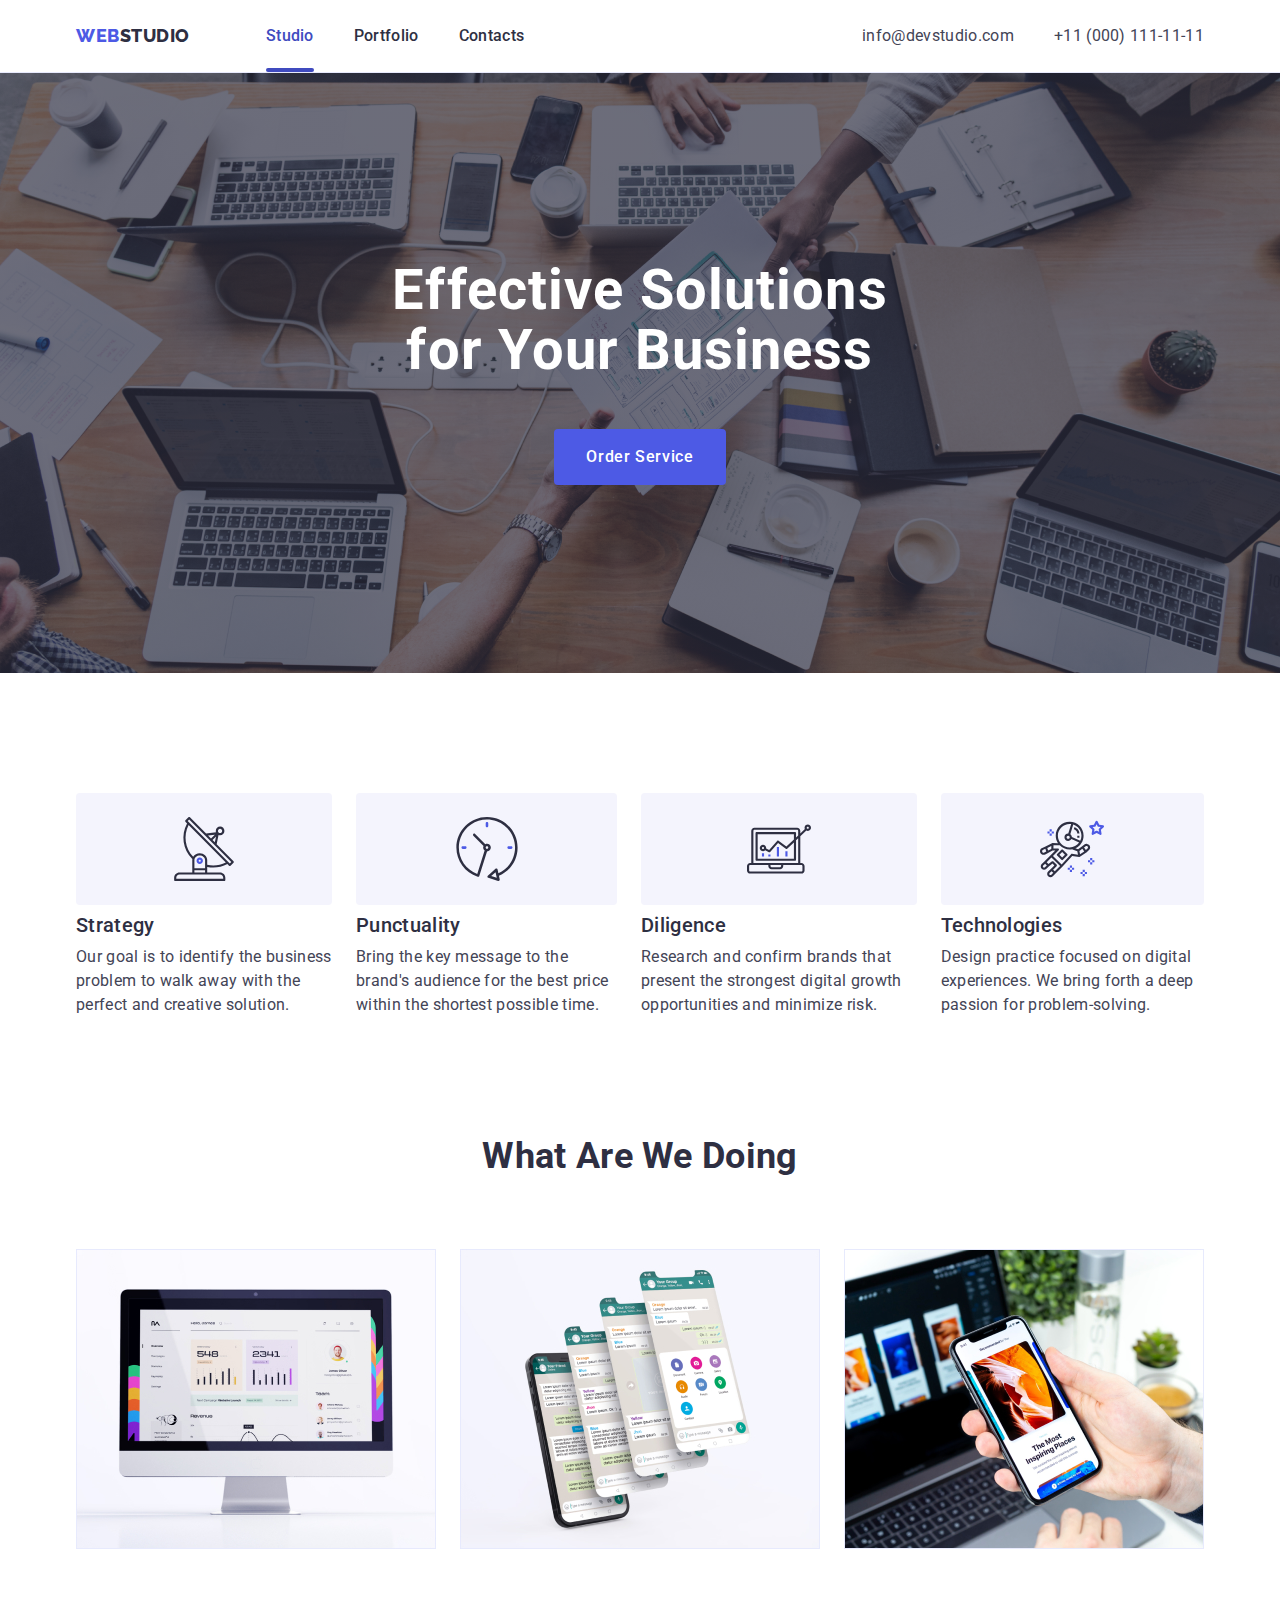
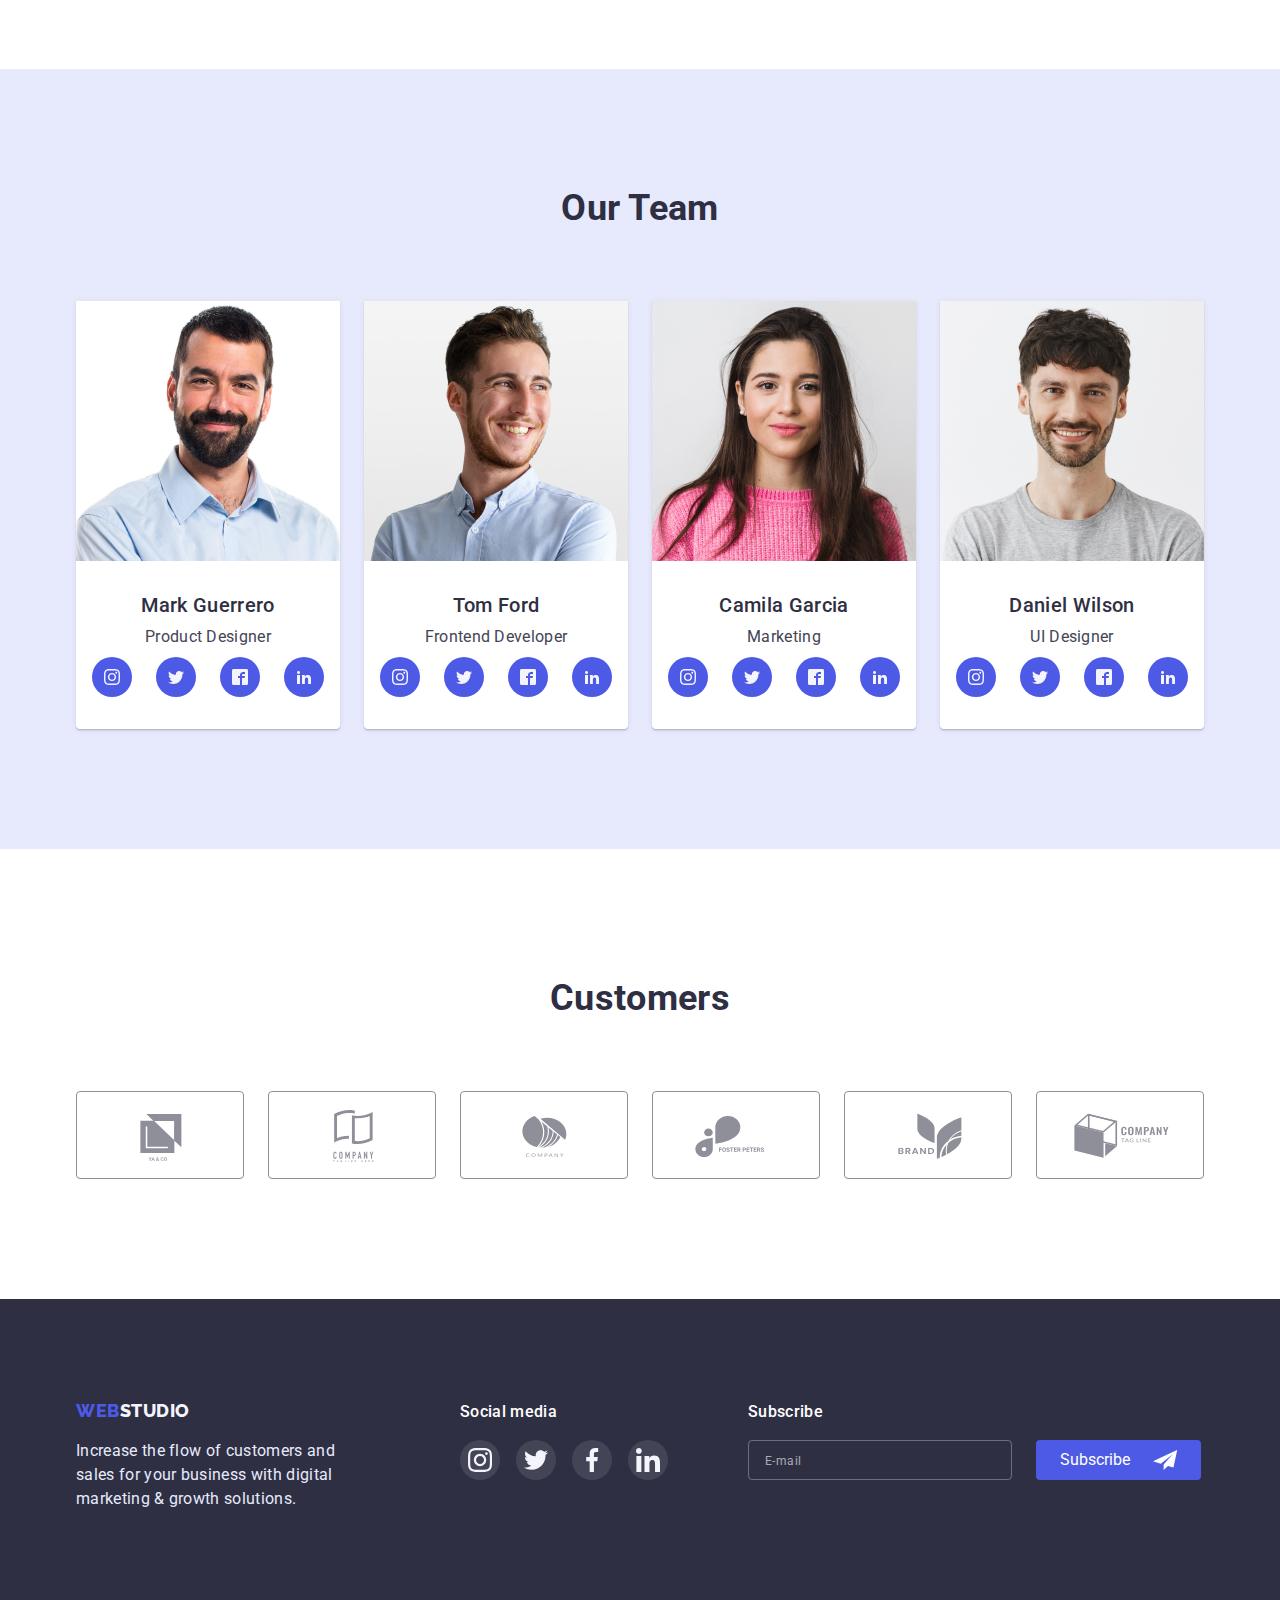
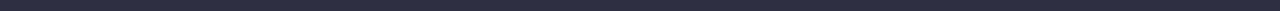
==== index.html @ d0c3a033 "Initial commit" ====
<!DOCTYPE html>
<html lang="en">
	<head>
		<meta charset="UTF-8" />
		<meta http-equiv="X-UA-Compatible" content="IE=edge" />
		<meta name="viewport" content="width=device-width, initial-scale=1.0" />
		<title>WebStudio</title>
		<link rel="preconnect" href="https://fonts.googleapis.com" />
		<link rel="preconnect" href="https://fonts.gstatic.com" crossorigin />
		<link
			href="https://fonts.googleapis.com/css2?family=Raleway:wght@800&family=Roboto:wght@400;500;700;900&display=swap"
			rel="stylesheet"
		/>
		<link
			rel="stylesheet"
			href="https://cdnjs.cloudflare.com/ajax/libs/modern-normalize/1.1.0/modern-normalize.min.css"
		/>
		<link rel="stylesheet" href="./css/styles.css" />
	</head>
	<body>
		<header class="page-header">
			<div class="container head-list">
				<nav class="head-nav">
					<a href="./index.html" class="logo"> <span class="logo-web">Web</span>Studio</a>

					<ul class="site-nav list">
						<li class="chapter"><a href="./index.html" class="link current">Studio</a></li>
						<li class="chapter"><a href="./portfolio.html" class="link">Portfolio</a></li>
						<li class="chapter"><a href="" class="link">Contacts</a></li>
					</ul>
				</nav>
				<address class="head-address">
					<ul class="address-nav list">
						<li class="chapter"><a href="mailto:info@devstudio.com" class="ping">info@devstudio.com</a></li>
						<li class="chapter"><a href="tel:+110001111111" class="ping">+11 (000) 111-11-11</a></li>
					</ul>
				</address>
			</div>
		</header>

		<main>
			<section class="section hero">
				<div class="container">
					<h1 class="main-title">Effective Solutions for Your Business</h1>
					<button type="button" class="push" data-modal-open>Order Service</button>
				</div>
			</section>

			<section class="section odds">
				<div class="container">
					<h2 class="section-title visually-hidden">Our advantages</h2>
					<ul class="advantages list">
						<li class="chapter">
							<h3 class="section-item">Strategy</h3>
							<p class="item-description skills"
								>Our goal is to identify the business problem to walk away with the perfect and creative solution.</p
							>
						</li>
						<li class="chapter">
							<h3 class="section-item">Punctuality</h3>
							<p class="item-description skills"
								>Bring the key message to the brand's audience for the best price within the shortest possible time.</p
							>
						</li>
						<li class="chapter">
							<h3 class="section-item">Diligence</h3>
							<p class="item-description skills"
								>Research and confirm brands that present the strongest digital growth opportunities and minimize risk.
							</p>
						</li>
						<li class="chapter">
							<h3 class="section-item">Technologies</h3>
							<p class="item-description skills"
								>Design practice focused on digital experiences. We bring forth a deep passion for problem-solving.</p
							>
						</li>
					</ul>
				</div>
			</section>

			<section class="section work">
				<div class="container">
					<h2 class="section-title">What Are We Doing</h2>
					<ul class="work-nav list">
						<li class="chapter">
							<img src="./images/images1.jpg" alt="profile" width="360" height="300" />
						</li>
						<li class="chapter">
							<img src="./images/images2.jpg" alt="apps" width="360" height="300" />
						</li>
						<li class="chapter">
							<img src="./images/images3.jpg" alt="pictures" width="360" height="300" />
						</li>
					</ul>
				</div>
			</section>

			<section class="section tint">
				<div class="container">
					<h2 class="section-title">Our Team</h2>
					<ul class="team-nav list">
						<li class="chapter">
							<img src="./images/imagesMark.jpg" alt="Mark Guerrero" width="264" height="260" />
							<div class="team-name">
								<h3 class="section-item">Mark Guerrero</h3>
								<p class="item-description">Product Designer</p>
								<ul class="team-link">
									<li class="team-social">
										<a href="" class="btn-social">
											<svg class="icon-team-social">
												<use href="./images/sprite.svg#icon-instagram"></use>
											</svg>
										</a>
									</li>
									<li class="team-social">
										<a href="" class="btn-social">
											<svg class="icon-team-social">
												<use href="./images/sprite.svg#icon-twitter"></use>
											</svg>
										</a>
									</li>
									<li class="team-social">
										<a href="" class="btn-social">
											<svg class="icon-team-social">
												<use href="./images/sprite.svg#icon-facebook2"></use>
											</svg>
										</a>
									</li>
									<li class="team-social">
										<a href="" class="btn-social">
											<svg class="icon-team-social">
												<use href="./images/sprite.svg#icon-linkedin2"></use>
											</svg>
										</a>
									</li>
								</ul>
							</div>
						</li>
						<li class="chapter">
							<img src="./images/Tom.Frontend.jpg" alt="Tom Ford" width="264" height="260" />
							<div class="team-name">
								<h3 class="section-item">Tom Ford</h3>
								<p class="item-description">Frontend Developer</p>
								<ul class="team-link">
									<li class="team-social">
										<a href="" class="btn-social">
											<svg class="icon-team-social">
												<use href="./images/sprite.svg#icon-instagram"></use>
											</svg>
										</a>
									</li>
									<li class="team-social">
										<a href="" class="btn-social">
											<svg class="icon-team-social">
												<use href="./images/sprite.svg#icon-twitter"></use>
											</svg>
										</a>
									</li>
									<li class="team-social">
										<a href="" class="btn-social">
											<svg class="icon-team-social">
												<use href="./images/sprite.svg#icon-facebook2"></use>
											</svg>
										</a>
									</li>
									<li class="team-social">
										<a href="" class="btn-social">
											<svg class="icon-team-social">
												<use href="./images/sprite.svg#icon-linkedin2"></use>
											</svg>
										</a>
									</li>
								</ul>
							</div>
						</li>
						<li class="chapter">
							<img src="./images/Camila.Marketing.jpg" alt="Camila Garcia" width="264" height="260" />
							<div class="team-name">
								<h3 class="section-item">Camila Garcia</h3>
								<p class="item-description">Marketing</p>
								<ul class="team-link">
									<li class="team-social">
										<a href="" class="btn-social">
											<svg class="icon-team-social">
												<use href="./images/sprite.svg#icon-instagram"></use>
											</svg>
										</a>
									</li>
									<li class="team-social">
										<a href="" class="btn-social">
											<svg class="icon-team-social">
												<use href="./images/sprite.svg#icon-twitter"></use>
											</svg>
										</a>
									</li>
									<li class="team-social">
										<a href="" class="btn-social">
											<svg class="icon-team-social">
												<use href="./images/sprite.svg#icon-facebook2"></use>
											</svg>
										</a>
									</li>
									<li class="team-social">
										<a href="" class="btn-social">
											<svg class="icon-team-social">
												<use href="./images/sprite.svg#icon-linkedin2"></use>
											</svg>
										</a>
									</li>
								</ul>
							</div>
						</li>
						<li class="chapter">
							<img src="./images/Man.UlDesig.jpg" alt="Daniel Wilson" width="264" height="260" />
							<div class="team-name">
								<h3 class="section-item">Daniel Wilson</h3>
								<p class="item-description">UI Designer</p>
								<ul class="team-link">
									<li class="team-social">
										<a href="" class="btn-social">
											<svg class="icon-team-social">
												<use href="./images/sprite.svg#icon-instagram"></use>
											</svg>
										</a>
									</li>
									<li class="team-social">
										<a href="" class="btn-social">
											<svg class="icon-team-social">
												<use href="./images/sprite.svg#icon-twitter"></use>
											</svg>
										</a>
									</li>
									<li class="team-social">
										<a href="" class="btn-social">
											<svg class="icon-team-social">
												<use href="./images/sprite.svg#icon-facebook2"></use>
											</svg>
										</a>
									</li>
									<li class="team-social">
										<a href="" class="btn-social">
											<svg class="icon-team-social">
												<use href="./images/sprite.svg#icon-linkedin2"></use>
											</svg>
										</a>
									</li>
								</ul>
							</div>
						</li>
					</ul>
				</div>
			</section>

			<section class="section customers">
				<div class="container">
					<h2 class="section-title">Customers</h2>
					<ul class="clients-list">
						<li class="client">
							<a href="" class="client-page">
								<svg class="client-icon" width="104" height="56">
									<use href="./images/symbol-defs.svg#icon-Logo10"></use>
								</svg>
							</a>
						</li>
						<li class="client">
							<a href="" class="client-page">
								<svg class="client-icon" width="104" height="56">
									<use href="./images/symbol-defs.svg#icon-Logo20"></use>
								</svg>
							</a>
						</li>
						<li class="client">
							<a href="" class="client-page">
								<svg class="client-icon" width="104" height="56">
									<use href="./images/symbol-defs.svg#icon-Logo30"></use>
								</svg>
							</a>
						</li>
						<li class="client">
							<a href="" class="client-page">
								<svg class="client-icon" width="104" height="56">
									<use href="./images/symbol-defs.svg#icon-Logo40"></use>
								</svg>
							</a>
						</li>
						<li class="client">
							<a href="" class="client-page">
								<svg class="client-icon" width="104" height="56">
									<use href="./images/symbol-defs.svg#icon-Logo50"></use>
								</svg>
							</a>
						</li>
						<li class="client">
							<a href="" class="client-page">
								<svg class="client-icon" width="104" height="56">
									<use href="./images/symbol-defs.svg#icon-Logo60"></use>
								</svg>
							</a>
						</li>
					</ul>
				</div>
			</section>
		</main>

		<footer class="section foot">
			<div class="container foot-info">
				<div class="foot-logo-end">
					<a href="./index.html" class="logo foot-part"> <span class="logo-web">Web</span>Studio</a>
					<p class="item-description"
						>Increase the flow of customers and sales for your business with digital marketing & growth solutions.</p
					>
				</div>

				<div class="foot-social-links">
					<p class="media">Social media</p>
					<ul class="social-list">
						<li class="social-item">
							<a href="" class="foot-link-back">
								<svg class="foot-link-sign" width="24px" height="24px">
									<use href="./images/fotter.svg#icon-instagramf"></use>
								</svg>
							</a>
						</li>
						<li class="social-item">
							<a href="" class="foot-link-back">
								<svg class="foot-link-sign" width="24px" height="24px">
									<use href="./images/fotter.svg#icon-twitterf"></use>
								</svg>
							</a>
						</li>
						<li class="social-item">
							<a href="" class="foot-link-back">
								<svg class="foot-link-sign" width="24px" height="24px">
									<use href="./images/fotter.svg#icon-facebookf"></use>
								</svg>
							</a>
						</li>
						<li class="social-item">
							<a href="" class="foot-link-back">
								<svg class="foot-link-sign" width="24px" height="24px">
									<use href="./images/fotter.svg#icon-linkedinf"></use>
								</svg>
							</a>
						</li>
					</ul>
				</div>

				<form class="subscribe-form" autocomplete="off">
					<p class="media">Subscribe</p>
					<div class="subscribe-field">
						<label class="subscribe-label">
							<input type="email" name="email" class="subscribe-input" placeholder="E-mail" />
						</label>
						<button type="submit" class="btn-subscribe">
							Subscribe
							<svg class="subscribe-icon" width="24" height="24">
								<use href="./images/telegram2.svg#icon-icon-send-1"></use>
							</svg>
						</button>
					</div>
				</form>
			</div>
		</footer>

		<div class="backdrop is-hidden" data-modal>
			<div class="modal">
				<button type="button" class="modal-close" data-modal-close>
					<svg class="btn-modal" width="8" height="8">
						<use href="./images/symbol-defs6.svg#icon-closedp-2-1-1"></use>
					</svg>
				</button>
				<form autocomplete="off">
					<b class="modal-topic">Leave your contacts and we will call you back</b>
					<label class="modal-item">
						<span class="input-name">Name</span>
						<input type="text" name="name" />
						<span class="person-input">
							<svg class="input-icon" width="18" height="24">
								<use href="./images/symbol-defs6.svg#icon-persondp-1-2"></use>
							</svg>
						</span>
					</label>

					<label class="modal-item">
						<span class="input-name">Phone</span>
						<input type="tel" name="tel" />
						<span class="person-input">
							<svg class="input-icon" width="18" height="24">
								<use href="./images/symbol-defs6.svg#icon-phonedp-1"></use>
							</svg>
						</span>
					</label>

					<label class="modal-item">
						<span class="input-name">Email</span>
						<input type="email" name="email" autocomplete="on" />
						<span class="person-input">
							<svg class="input-icon" width="18" height="24">
								<use href="./images/symbol-defs6.svg#icon-emaildp-1"></use>
							</svg>
						</span>
					</label>

					<label class="modal-item comment">
						<span class="input-name">Comment</span>
						<textarea name="comment" placeholder="Text input"></textarea>
					</label>

					<label class="modal-policy">
						<input class="checkbox" type="checkbox" name="privacy policy" />
						<span class="logo-check">
							<svg class="check" width="10" height="8">
								<use href="./images/symbol-defs6.svg#icon-Vector-2"></use>
							</svg>
						</span>
						I accept the terms and conditions of the
						<span>
							<a class="modal-police-box" href="#">Privacy Policy</a>
						</span>
					</label>

					<button type="submit" class="btn-send">Send</button>
				</form>
			</div>
		</div>

		<script src="./js/modal.js"></script>
	</body>
</html>
---- css/styles.css ----
:root {
	--primary-background-color: #ffffff;
	--secondary-background-color: #2e2f42;
	--hero-text-color: #ffffff;
	--header-background-color: #e7e9fc;
	--footer-text-color: #e7e9fc;
	--main-text-color: #434456;
	--title-text-color: #2e2f42;
	--accent-color: #404bbf;
	--logo-part-color: #4d5ae5;
	--footer-logo-part: #f4f4fd;
	--footer-social-hover: #31d0aa;
	--custumer-logo-color: #8e8f99;
	--modal-bg-color: #fcfcfc;
	--modal-btn-color: #000000;
	--modal-policy-color: #757575;
	--modal-text-color: #8e8f99;

	--animation-function: cubic-bezier(0.4, 0, 0.2, 1);
	--animation-duration: 250ms;
}

/* Modal */

.backdrop {
	transition: opacity 250ms var(--animation-duration);
	position: fixed;
	top: 0;
	left: 0;
	right: 0;
	bottom: 0;
	background: rgba(46, 47, 66, 0.4);

	opacity: 1;
}

.backdrop.is-hidden {
	opacity: 0;
	pointer-events: none;
	/* visibility: ; */
}

.backdrop.is-hidden .modal {
	transform: translate(-50%, -50%) rotate(180deg) scale(0.2, 0.2);
	opacity: 0;
}

.modal {
	position: absolute;
	top: 50%;
	left: 50%;
	transform: translate(-50%, -50%) rotate(0) scale(1, 1);
	transition: transform 800ms var(--animation-function), box-shadow var(--animation-duration) var(--animation-function),
		opacity 250ms var(--animation-function);
	opacity: 1;

	width: 408px;
	height: 584px;
	padding: 72px 24px 24px;
	background-color: var(--modal-bg-color);
	box-shadow: 0px 1px 1px rgba(0, 0, 0, 0.14), 0px 1px 3px rgba(0, 0, 0, 0.12), 0px 2px 1px rgba(0, 0, 0, 0.2);
	border-radius: 4px;
}

.modal-police-box {
	font-size: 12px;
	line-height: 1.33;
	letter-spacing: 0.04em;
	color: #4d5ae5;
}

.modal-close {
	position: absolute;
	top: 30px;
	right: 24px;
	padding: 0;
	display: flex;
	align-items: center;
	justify-content: center;
	width: 24px;
	height: 24px;

	background: #e7e9fc;
	border: 1px solid rgba(0, 0, 0, 0.1);
	border-radius: 50%;
	transition: background-color var(--background-focus);
	transition-duration: 250ms;
	transition-timing-function: var(--cubic);
	cursor: pointer;
}

.btn-modal {
	transition: fill var(--animation-duration) var(--animation-function);
	fill: currentColor;
}

.modal-close:hover,
.modal-close:focus {
	border-color: var(--accent-color);
	background-color: var(--accent-color);
}

.modal-close:hover .btn-modal,
.modal-close:focus .btn-modal {
	fill: var(--hero-text-color);
}

/* Modal input */

form {
	display: flex;
	flex-direction: column;
}

.modal-topic {
	margin: 0 0 16px;
	font-weight: 500;
	text-align: center;
}

.modal-item {
	position: relative;
	margin-bottom: 8px;
}

.modal-item.comment {
	margin-bottom: 16px;
}

.input-name {
	display: block;

	font-weight: 400;
	font-size: 12px;
	line-height: 1.17;
	letter-spacing: 0.01em;
	color: var(--modal-text-color);

	margin-bottom: 4px;
}

.modal-item input {
	transition: border var(--animation-duration) var(--animation-function),
		fill var(--animation-duration) var(--animation-function);

	width: 100%;
	min-height: 40px;
	padding: 8px 16px;
	padding-left: 38px;
	margin: 0;

	font-weight: 400;
	font-size: 12px;
	line-height: 16px;
	letter-spacing: 0.04em;

	border: 1px solid rgba(33, 33, 33, 0.2);
	border-radius: 4px;
}

.modal-item input:focus,
textarea:focus {
	outline: none;
	border: 1px solid var(--accent-color);
}

.modal-item input:focus + .person-input > .input-icon {
	fill: var(--accent-color);
}

.person-input {
	width: 18px;
	height: 24px;
	position: absolute;
	bottom: 8px;
	left: 16px;
}

.modal-policy {
	font-weight: 400;
	font-size: 12px;
	line-height: 1.33;
	letter-spacing: 0.04em;
	transition-duration: 250ms;
	transition-timing-function: cubic-bezier(0.4, 0, 0.2, 1);

	margin-bottom: 24px;
	color: #8e8f99;
	cursor: pointer;
}

.checkbox:checked + .logo-check {
	background-color: var(--accent-color);
	border-color: var(--accent-color);
}

.checkbox:checked + .logo-check .check {
	fill: var(--footer-logo-part);
}

textarea {
	transition: border var(--animation-duration) var(--animation-function);

	resize: none;
	width: 100%;
	min-height: 120px;
	padding: 8px 16px;
	border: 1px solid rgba(33, 33, 33, 0.2);
	border-radius: 4px;
}

::placeholder {
	font-weight: 400;
	font-size: 12px;
	line-height: 16px;
	letter-spacing: 0.04em;

	color: rgba(117, 117, 117, 0.5);
}

.checkbox {
	-webkit-appearance: none;
	-moz-appearance: none;
	appearance: none;

	position: absolute;
}

.logo-check {
	transition: background-color var(--animation-duration) var(--animation-function),
		border-color var(--animation-duration) var(--animation-function),
		fill var(--animation-duration) var(--animation-function);
	display: inline-block;
	text-align: center;
	/* align-items: center;
  justify-content: center; */

	width: 16px;
	height: 16px;
	border: 1.25px solid var(--secondary-background-color);
	border-radius: 2px;
	margin-right: 8px;
}

.check {
	fill: transparent;
}

.btn-send {
	transition: background-color var(--animation-duration) var(--animation-function);

	display: inline-block;
	min-width: 169px;
	height: 56px;
	margin: 0 auto 0 auto;
	padding: 16px 32px;
	font-family: inherit;
	font-weight: 500;
	font-size: 16px;
	line-height: 1.5;
	text-align: center;
	cursor: pointer;
	background-color: var(--logo-part-color);
	box-shadow: 0px 4px 4px rgba(0, 0, 0, 0.15);
	border-radius: 4px;
	border: none;
	color: #ffffff;
}

.btn-send:hover,
.btn-send:focus {
	background-color: var(--accent-color);
}

/* body */

body {
	margin: 0;
	background-color: var(--primary-background-color);
	color: var(--main-text-color);

	font-family: "Roboto", sans-serif;
	letter-spacing: 0.02em;
	font-size: 16px;
	line-height: 1.5;
}

.container {
	width: 1158px;
	margin: 0 auto;
	padding-left: 15px;
	padding-right: 15px;

	/* outline: 2px solid green; */
}
/* .logo,
.chapter {
  outline: 1px solid red;
} */

.list {
	list-style: none;
	margin: 0;
}

/* header */

.page-header {
	border-bottom: 1px solid var(--header-background-color);
}

.logo {
	margin-right: 76px;
	color: var(--title-text-color);

	font-family: "Raleway", sans-serif;
	font-weight: 800;
	font-size: 18px;
	line-height: 1.33;
	letter-spacing: 0.03em;
	text-transform: uppercase;
	text-decoration-line: none;
}

.logo-web {
	color: var(--logo-part-color);
}

.site-nav .link.current {
	position: relative;
	color: var(--accent-color);
}

.site-nav .link::after,
.site-nav .link::after {
	content: "";
	position: absolute;
	left: 0;
	bottom: 0;
	display: block;
	width: 100%;
	height: 4px;
	background-color: var(--accent-color);
	border-radius: 2px;

	transform: scale(0, 0);
	transition: transform var(--animation-duration) var(--animation-function) 100ms;
}

.site-nav .link:hover::after,
.site-nav .link:focus::after {
	transform: scale(1, 1);
}

.site-nav .link.current::after {
	content: "";
	position: absolute;
	left: 0;
	bottom: 0;
	display: block;
	width: 100%;
	height: 4px;
	background-color: var(--accent-color);
	border-radius: 2px;

	transform: scale(1);
}

.site-nav .link {
	position: relative;
	transition: color var(--animation-duration) var(--animation-function);

	display: block;
	padding-top: 24px;
	padding-bottom: 24px;

	color: var(--title-text-color);

	font-weight: 500;
	font-size: 16px;
	line-height: 1.5;
	text-decoration-line: none;
}
.site-nav .link:hover,
.site-nav .link:focus {
	color: var(--accent-color);
}

.site-nav {
	display: flex;
}

.site-nav .chapter:not(:last-child) {
	margin-right: 40px;
}

.ping {
	transition: color var(--animation-duration) var(--animation-function);

	color: var(--main-text-color);

	font-style: normal;
	font-size: 16px;
	line-height: 1.5;
	text-decoration-line: none;
}

.address-nav .ping:hover,
.address-nav .ping:focus {
	color: var(--accent-color);
}

.address-nav {
	display: flex;
}

.address-nav .chapter + .chapter {
	margin-left: 40px;
}
/* .address-nav .chapter:not(:last-child) {
  margin-right: 40px;
} */

.address-nav .ping {
	display: block;
}

.head-nav {
	display: flex;
	align-items: center;
	justify-content: flex-start;
}

.container.head-list {
	display: flex;
	align-items: center;
	justify-content: space-between;
}

/* main hero */

.section.hero {
	padding-top: 188px;
	padding-bottom: 188px;
	max-width: 1440px;
	height: 600px;
	margin-left: auto;
	margin-right: auto;
	background-image: linear-gradient(to right, rgba(46, 47, 66, 0.7), rgba(46, 47, 66, 0.7)),
		url(../images/people-office1.jpg);
	background-color: var(--secondary-background-color);
	background-repeat: no-repeat;
	background-position: center;
	background-size: cover;
}

.hero .container {
	text-align: center;
}

.container .main-title {
	margin: 0 auto 48px;
	text-align: center;

	color: var(--hero-text-color);
	width: 496px;

	font-weight: 700;
	font-size: 56px;
	line-height: 1.07;
	letter-spacing: 0.02em;
}

.push {
	transition: background-color var(--animation-duration) var(--animation-function);

	border-radius: 4px;
	margin: 0;
	padding: 16px 32px;
	min-width: 169px;
	border: none;

	background-color: var(--logo-part-color);
	color: var(--hero-text-color);
	cursor: pointer;

	font-family: inherit;
	font-weight: 500;
	font-size: 16px;
	line-height: 1.5;
	text-align: center;
	letter-spacing: 0.04em;
}

.push:hover,
.push:focus {
	background-color: var(--accent-color);
}

/* main */

img {
	display: block;
}

ul {
	padding: 0;
}

.section.work {
	padding-bottom: 120px;
}

.item-description {
	margin: 0;
}

.tint {
	background-color: var(--header-background-color);
}

.section-title,
.section-item {
	color: var(--title-text-color);
}

.section-title {
	margin-top: 0;
	margin-bottom: 72px;
	font-weight: 700;
	font-size: 36px;
	line-height: 1.11;
	text-align: center;
}

.section-item {
	margin-top: 0;
	margin-right: auto;
	margin-bottom: 8px;

	font-weight: 500;
	font-size: 20px;
	line-height: 1.2;
}

/* Advantages */

.section.odds {
	padding-top: 120px;
	padding-bottom: 120px;
}

.advantages.list {
	display: flex;
}

.advantages .chapter:not(:last-child) {
	margin-right: 24px;
}

.advantages .chapter {
	width: calc((100%-24px * 3) / 4);
}

.advantages .chapter::before {
	content: "";
	display: block;
	height: 112px;
	margin-bottom: 8px;
	background-color: var(--footer-logo-part);
	border-radius: 4px;
	background-repeat: no-repeat;
	background-position: center;
}

.advantages .chapter:nth-child(1)::before {
	background-image: url(../images/antenna1.svg);
}

.advantages .chapter:nth-child(2)::before {
	background-image: url(../images/clock1.svg);
}

.advantages .chapter:nth-child(3)::before {
	background-image: url(../images/diagram1.svg);
}

.advantages .chapter:nth-child(4)::before {
	background-image: url(../images/astronaut1.svg);
}

/* Work */

.work-nav.list {
	display: flex;
}

.work-nav .chapter:not(:last-child) {
	margin-right: 24px;
}

/* Team */

.section.tint {
	margin-left: auto;
	margin-right: auto;
	padding-top: 120px;
	padding-bottom: 120px;
}

.team-nav .chapter {
	background-color: var(--primary-background-color);
	box-shadow: 0px 1px 6px rgba(46, 47, 66, 0.08), 0px 1px 1px rgba(46, 47, 66, 0.16), 0px 2px 1px rgba(46, 47, 66, 0.08);
	border-radius: 0 0 4px 4px;
}

.team-nav.list {
	display: flex;
	text-align: center;
}

.team-nav .chapter:not(:last-child) {
	margin-right: 24px;
}
/* .team-nav .chapter + .chapter {
  margin-left: 24px;
} */

.team-name {
	padding: 32px 16px;
	text-align: center;
}

.team-name .item-description {
	margin-bottom: 8px;
}

.team-link {
	display: flex;
	list-style: none;
}

.team-social:not(:last-child) {
	margin-right: 24px;
}

.btn-social {
	transition: background-color var(--animation-duration) var(--animation-function);

	display: flex;
	justify-content: center;
	align-items: center;
	width: 40px;
	height: 40px;
	background-color: var(--logo-part-color);
	border-radius: 50%;
}

.btn-social:hover,
.btn-social:focus {
	background-color: var(--accent-color);
}

.icon-team-social {
	width: 16px;
	height: 16px;
	fill: var(--footer-logo-part);
}

/* Customers */

.section.customers {
	padding-top: 130px;
	padding-bottom: 120px;
}

.clients-list {
	display: flex;
	list-style: none;
}

.client:not(:last-child) {
	margin-right: 24px;
}

.client-page {
	transition: border var(--animation-duration) var(--animation-function);

	display: flex;
	justify-content: center;
	align-items: center;
	width: 168px;
	height: 88px;
	border: 1px solid var(--custumer-logo-color);
	border-radius: 4px;
}

.client-page:not(:last-child) {
	margin-right: 24px;
}

.client-icon {
	transition: fill var(--animation-duration) var(--animation-function);
	fill: var(--custumer-logo-color);
}

.client-page:hover,
.client-page:focus {
	border: 1px solid var(--accent-color);
}
.client-page:hover .client-icon,
.client-page:focus .client-icon {
	fill: var(--accent-color);
}

.clients-list {
	margin-top: 0;
	margin-bottom: 0;
}

/* footer */

footer {
	background-color: var(--secondary-background-color);
	color: var(--footer-text-color);
}

.section.foot {
	margin-left: auto;
	margin-right: auto;
	padding-top: 100px;
	padding-bottom: 100px;
}

.foot-logo-end {
	margin-right: 120px;
}

.foot-part {
	color: var(--footer-logo-part);
}

.foot .item-description {
	width: 264px;
}

.logo.foot-part {
	display: block;
	margin: 0 0 16px;
}

.media {
	margin: 0 auto 16px 0;
	font-weight: 500;
	font-size: 16px;
	line-height: 1.5;
	letter-spacing: 0.02em;

	color: var(--hero-text-color);
}

.social-list {
	display: flex;
	margin: 0;
	text-align: center;
	list-style: none;
}

.social-item:not(:last-child) {
	margin-right: 16px;
}

.foot-link-back {
	transition: background-color var(--animation-duration) var(--animation-function);

	display: flex;
	justify-content: center;
	align-items: center;
	border-radius: 50%;
	width: 40px;
	height: 40px;
	background-color: rgba(255, 255, 255, 0.1);
}

.foot-link-back:hover,
.foot-link-back:focus {
	background-color: var(--footer-social-hover);
}

.foot-info {
	display: flex;
	align-items: baseline;
}

.foot-social-links {
	margin-right: 80px;
}

.subscribe-field {
	display: flex;
}

.subscribe-label {
	margin-right: 24px;
}

.subscribe-label input {
	transition: border var(--animation-duration) var(--animation-function);

	min-width: 264px;
	min-height: 40px;
	padding: 8px 16px;
	border: 1px solid rgba(255, 255, 255, 0.3);
	box-shadow: drop-shadow(0px 4px 4px rgba(0, 0, 0, 0.15));
	border-radius: 4px;
	background-color: transparent;
	color: var(--footer-logo-part);
}

.subscribe-label input:focus {
	outline: none;
	border: 1px solid var(--accent-color);
}

.subscribe-input::placeholder {
	font-size: 12px;
	line-height: 2;
	letter-spacing: 0.04em;

	color: rgba(255, 255, 255, 0.6);
}

.btn-subscribe {
	display: flex;
	padding: 8px 24px;
	min-width: 165px;
	height: 40px;
	color: var(--hero-text-color);
	background-color: var(--logo-part-color);
	border: transparent;
	border-radius: 4px;
	align-items: center;
	justify-content: space-between;
	cursor: pointer;
}

.btn-subscribe:hover,
.btn-subscribe:focus {
	background-color: var(--accent-color);
}

/* Portfolio */

.section.options {
	padding-top: 96px;
	padding-bottom: 120px;
}

.btn-list {
	margin-bottom: 72px;
}

/* Portfolio's buttons */

.btn-push {
	transition: background-color var(--animation-duration) var(--animation-function),
		color var(--animation-duration) var(--animation-function),
		box-shadow var(--animation-duration) var(--animation-function);

	border-radius: 4px;
	padding: 12px 24px;
	min-width: 69px;
	border: 1px solid #e7e9fc;
	border: none;

	background-color: var(--footer-logo-part);
	color: var(--logo-part-color);
	cursor: pointer;

	font-family: inherit;
	font-weight: 500;
	font-size: 16px;
	line-height: 1.5;
	text-align: center;
	letter-spacing: 0.04em;
}

.btn-push:hover,
.btn-push:focus {
	background-color: var(--accent-color);
	color: var(--hero-text-color);
	box-shadow: 0px 3px 1px rgba(0, 0, 0, 0.1), 0px 2px 1px rgba(0, 0, 0, 0.08), 0px 2px 2px rgba(0, 0, 0, 0.12);
}

.btn-list.list {
	display: flex;
	justify-content: center;
}

.btn-list .chapter:not(:last-child) {
	margin-right: 24px;
}
/* .btn-list .chapter + .chapter {
  margin-left: 24px;
} */

/* Portfolio's cards */

.cards-nav.list {
	display: flex;
	flex-wrap: wrap;
}

img {
	display: block;
}
.cards-nav .chapter {
	margin-right: 24px;
	margin-bottom: 48px;

	width: calc((100% - (24px * 2)) / 3);
}

.cards-nav .chapter:nth-child(3n) {
	margin-right: 0;
}

.cards-nav .chapter:nth-last-child(-n + 3) {
	margin-bottom: 0;
}

.card-name {
	padding: 32px 16px;
	margin: 0;

	border: 1px solid var(--header-background-color);
	border-top: none;
}

/* Portfolio's galary */

.galary {
	transition: box-shadow var(--animation-duration) var(--animation-function);
	display: block;
	color: var(--main-text-color);

	text-decoration-line: none;
}

.chapter .galary:hover,
.chapter .galary:focus {
	box-shadow: 0px 1px 6px rgba(46, 47, 66, 0.08), 0px 1px 1px rgba(46, 47, 66, 0.16), 0px 2px 1px rgba(46, 47, 66, 0.08);
}

.img-product {
	position: relative;
	overflow: hidden;
}

.card-text {
	margin-top: 0;
	margin-bottom: auto;
}

.chapter .galary:hover .card-product,
.chapter .galary:focus .card-product {
	transform: translateY(0);
}

.card-product {
	position: absolute;
	top: 0;
	left: 0;
	transform: translateY(100%);
	transition: transform var(--animation-duration) var(--animation-function);

	width: 360px;
	height: 300px;
	padding: 40px 32px;

	background-color: rgba(77, 90, 229, 0.8);
	color: var(--footer-logo-part);
}

/* Visually hidden */

.visually-hidden {
	position: absolute;
	width: 1px;
	height: 1px;
	margin: -1px;
	border: 0;
	padding: 0;

	white-space: nowrap;
	clip-path: inset(100%);
	clip: rect(0 0 0 0);
	overflow: hidden;
}
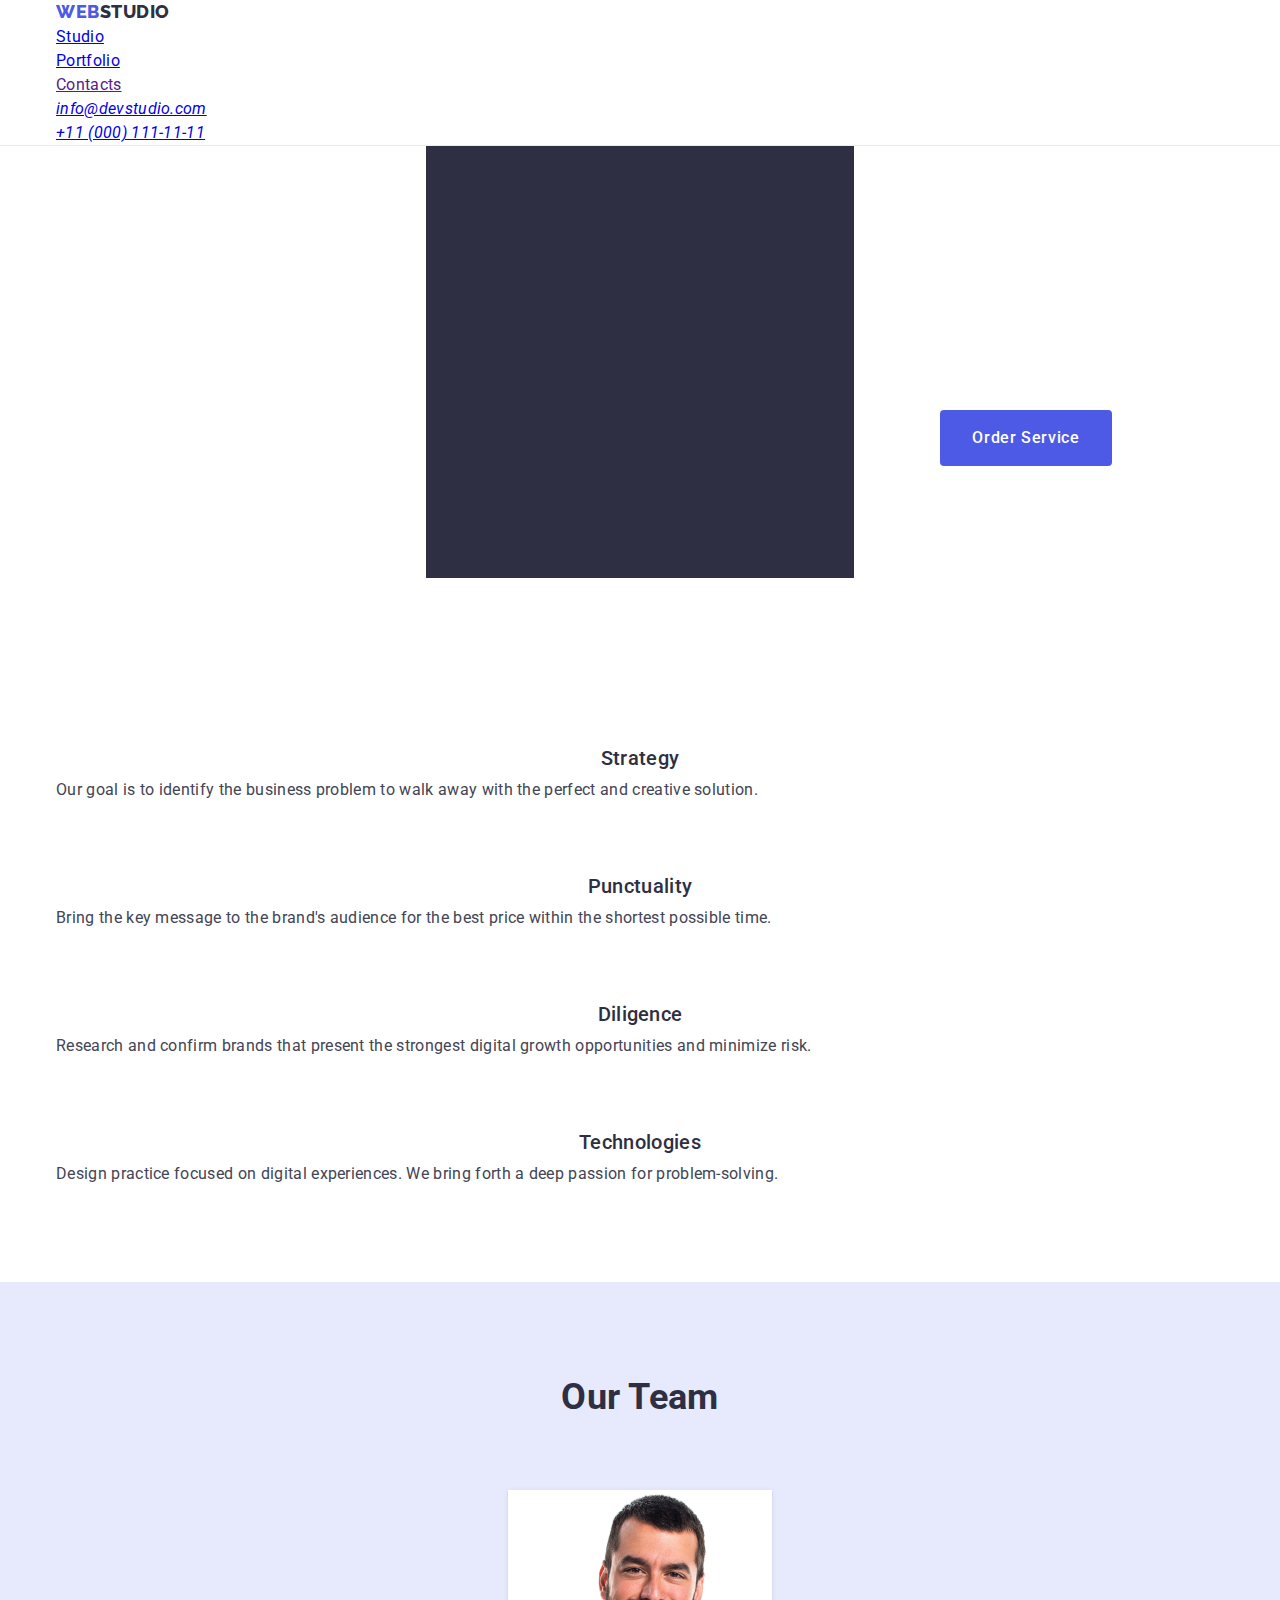
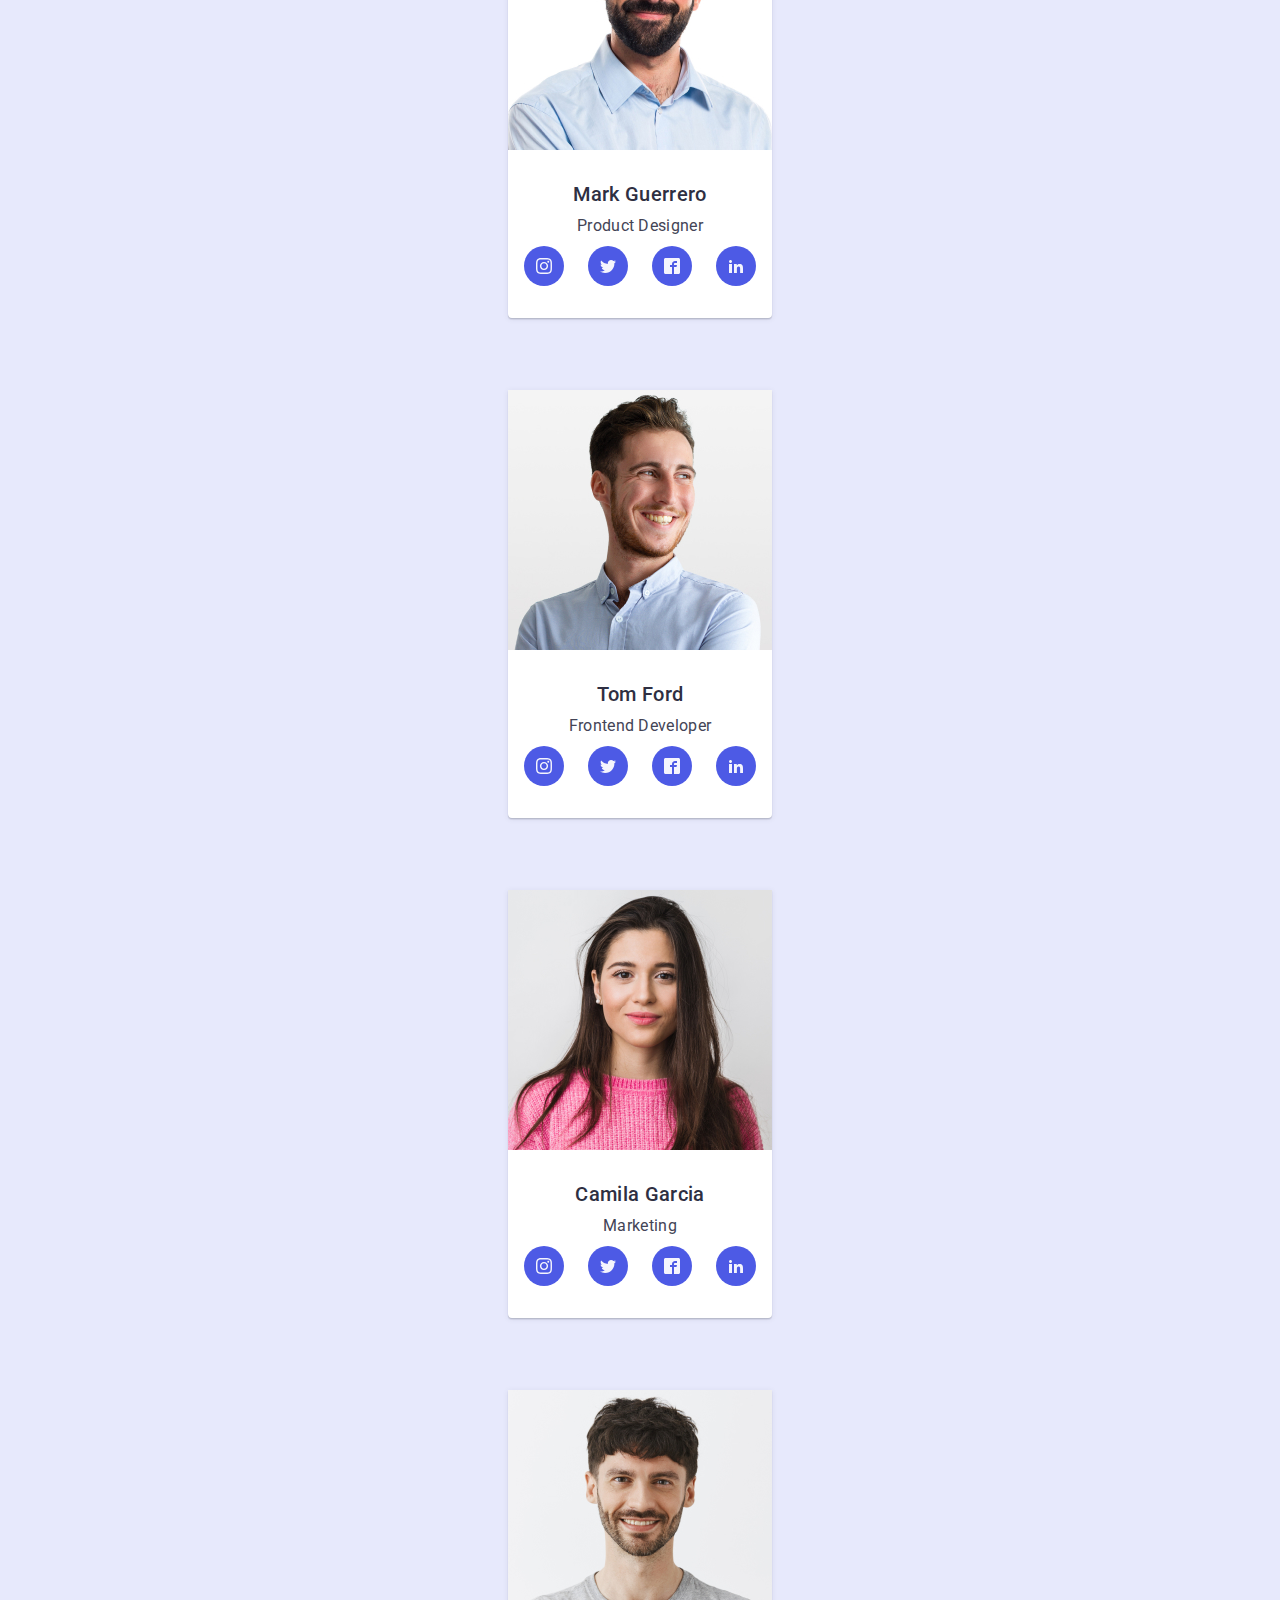
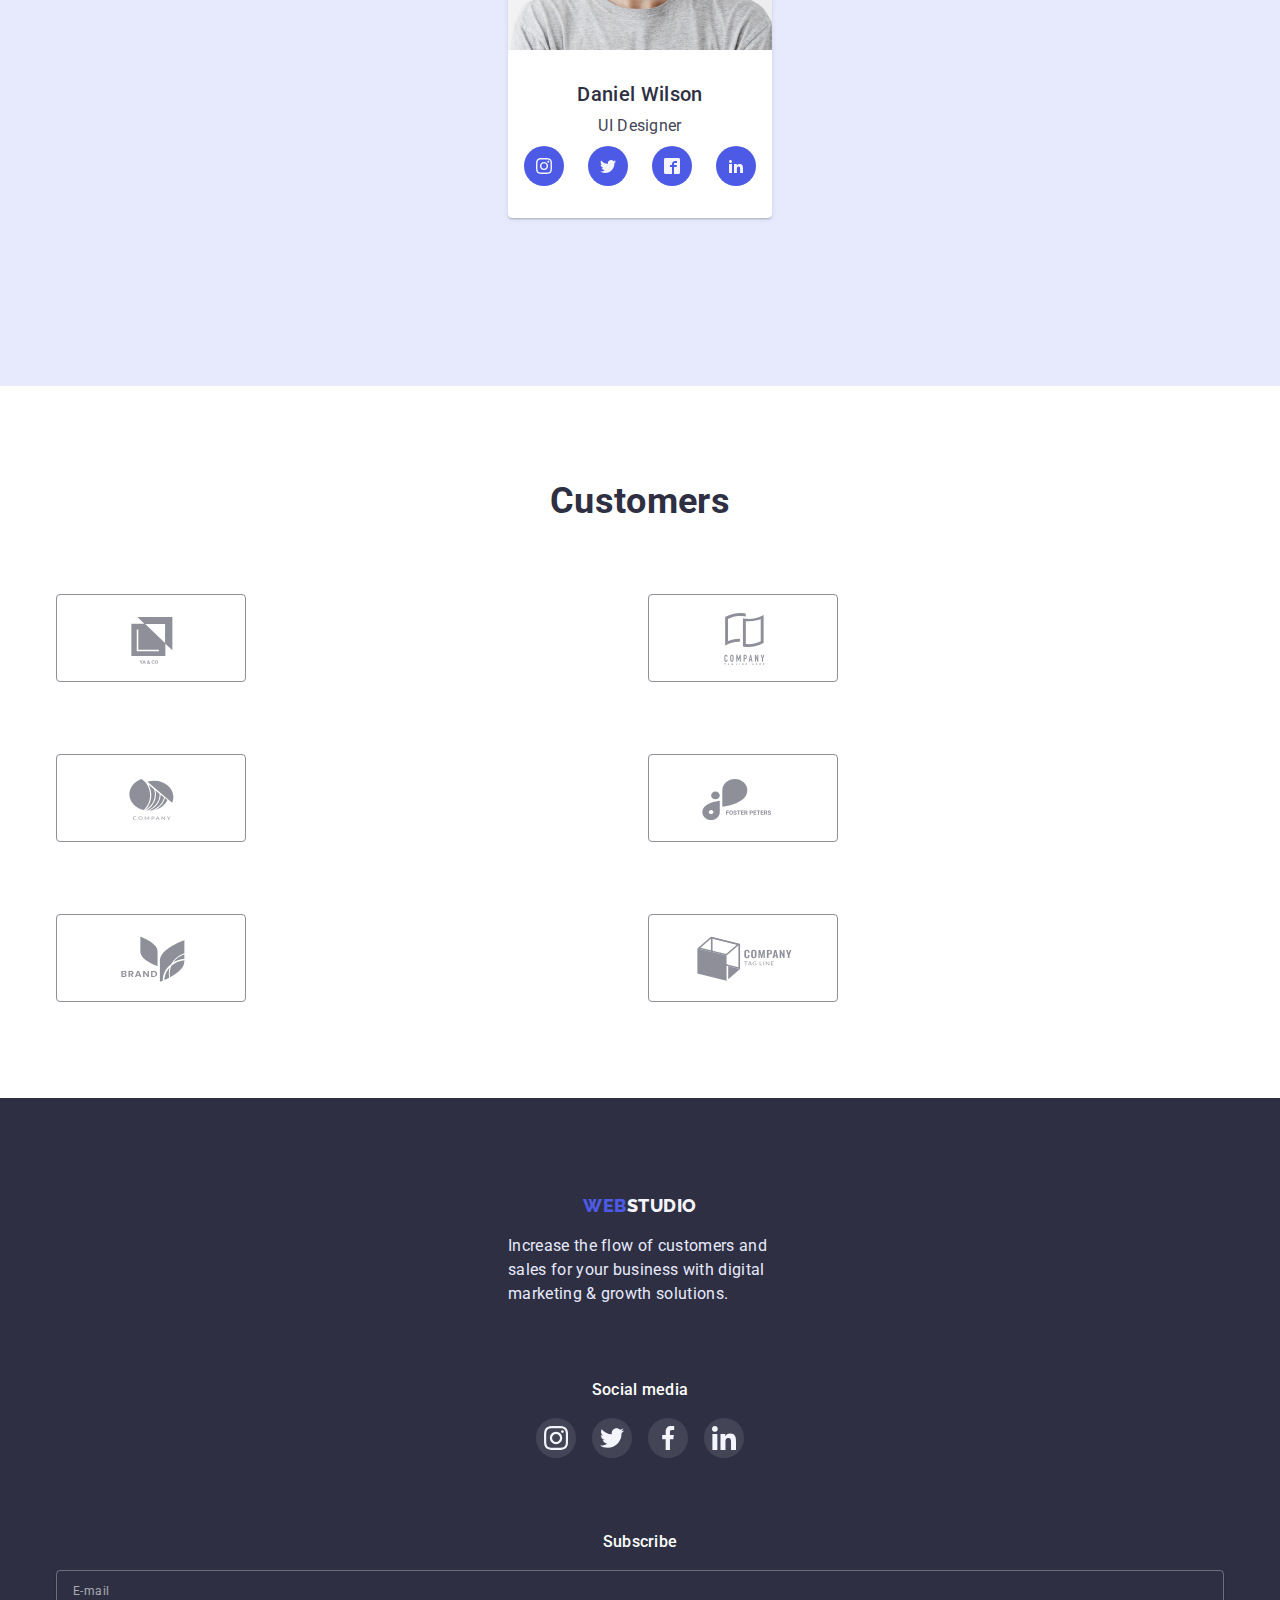
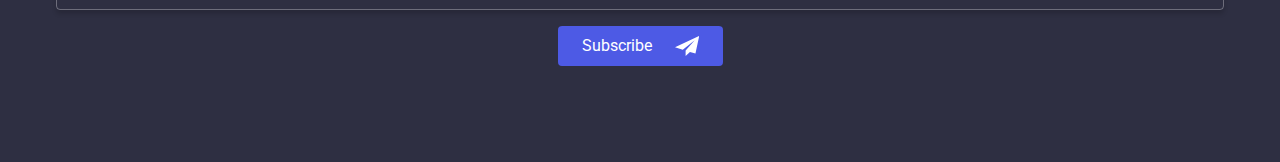
==== commit 4f7a6abc: "add" ====
--- a/index.html
+++ b/index.html
@@ -50,25 +50,25 @@
 				<div class="container">
 					<h2 class="section-title visually-hidden">Our advantages</h2>
 					<ul class="advantages list">
-						<li class="chapter">
+						<li class="chapter skill"></li>
 							<h3 class="section-item">Strategy</h3>
 							<p class="item-description skills"
 								>Our goal is to identify the business problem to walk away with the perfect and creative solution.</p
 							>
 						</li>
-						<li class="chapter">
+						<li class="chapter skill"></li>
 							<h3 class="section-item">Punctuality</h3>
 							<p class="item-description skills"
 								>Bring the key message to the brand's audience for the best price within the shortest possible time.</p
 							>
 						</li>
-						<li class="chapter">
+						<li class="chapter skill"></li>
 							<h3 class="section-item">Diligence</h3>
 							<p class="item-description skills"
 								>Research and confirm brands that present the strongest digital growth opportunities and minimize risk.
 							</p>
 						</li>
-						<li class="chapter">
+						<li class="chapter skill"></li>
 							<h3 class="section-item">Technologies</h3>
 							<p class="item-description skills"
 								>Design practice focused on digital experiences. We bring forth a deep passion for problem-solving.</p
--- a/css/styles.css
+++ b/css/styles.css
@@ -1,24 +1,195 @@
 :root {
-	--primary-background-color: #ffffff;
-	--secondary-background-color: #2e2f42;
-	--hero-text-color: #ffffff;
-	--header-background-color: #e7e9fc;
-	--footer-text-color: #e7e9fc;
-	--main-text-color: #434456;
-	--title-text-color: #2e2f42;
-	--accent-color: #404bbf;
-	--logo-part-color: #4d5ae5;
-	--footer-logo-part: #f4f4fd;
-	--footer-social-hover: #31d0aa;
-	--custumer-logo-color: #8e8f99;
-	--modal-bg-color: #fcfcfc;
-	--modal-btn-color: #000000;
-	--modal-policy-color: #757575;
-	--modal-text-color: #8e8f99;
-
-	--animation-function: cubic-bezier(0.4, 0, 0.2, 1);
-	--animation-duration: 250ms;
-}
+--primary-background-color: #ffffff;
+    --secondary-background-color: #2E2F42;
+    --hero-text-color: #ffffff;
+    --header-background-color: #E7E9FC;
+    --footer-text-color: #E7E9FC;
+    --main-text-color: #434456;
+    --title-text-color: #2e2f42;
+    --accent-color: #404BBF;
+    --logo-part-color: #4d5ae5;
+    --footer-logo-part: #F4F4FD;
+    --footer-social-hover: #31D0AA;
+    --custumer-logo-color: #8e8f99;
+    --modal-bg-color: #FCFCFC;
+    --modal-btn-color: #000000;
+    --modal-policy-color: #757575;
+    --modal-text-color: #8E8F99;
+
+    --animation-function: cubic-bezier(0.4, 0, 0.2, 1);
+    --animation-duration: 250ms;
+
+}
+
+/* body */
+
+	body {
+    margin: 0;
+    background-color: var(--primary-background-color);
+    color: var(--main-text-color);
+
+ font-family: 'Roboto', sans-serif;
+    letter-spacing: 0.02em;
+    font-size: 16px;
+    line-height: 1.5;
+}
+
+.list {
+    list-style: none;
+    margin: 0;
+}
+
+
+
+ ul {
+	padding: 0;
+ }
+
+ img {
+	display: block;
+ }
+
+.container {
+	width: 428px;
+	margin: 0 auto;
+	padding-left: 16px;
+	padding-right: 16px;
+}
+
+/* outline: 2px solid green; */
+/* @media screen and (max-width: 320px) {
+    .container {
+        min-width: 480px;
+    }
+} */
+
+
+.item-description {
+	margin: 0;
+}
+
+.section-title,
+.section-item {
+ color: var(--title-text-color);
+}
+
+.section-title {
+	margin-top: 0;
+	margin-bottom: 72px;
+	font-weight: 700;
+	font-size: 36px;
+	line-height: 1.11;
+	text-align: center;
+
+}
+
+.section-item {
+	margin-top: 0;
+	margin-right: auto;
+	margin-bottom: 8px;
+	text-align: center;
+	font-weight: 500;
+	font-size: 20px;
+	line-height: 1.2;
+}
+
+/* Visually hidden */
+
+.visually-hidden {
+	position: absolute;
+	width: 1px;
+	height: 1px;
+	margin: -1px;
+	border: 0;
+	padding: 0;
+
+	white-space: nowrap;
+	clip-path: inset(100%);
+	clip: rect(0 0 0 0);
+	overflow: hidden;
+}
+/* header */
+
+.page-header {
+border-bottom: 1px solid var(--header-background-color);
+}
+
+.logo {
+	margin-right: auto;
+	color: var(--title-text-color);
+
+	font-family: 'Raleway', sans-serif;
+    font-weight: 800;
+    font-size: 18px;
+    line-height: 1.33;
+    letter-spacing: 0.03em;
+    text-transform: uppercase;
+    text-decoration-line: none;
+}
+
+.logo-web {
+color: var(--logo-part-color);
+}
+
+/* main hero */
+
+.section.hero {
+	padding-top: 112px;
+	padding-bottom: 112px;
+	width: 428px;
+	height: 432px;
+	margin-left: auto;
+	margin-right: auto;
+
+	background-color: var(--secondary-background-color);
+	background-repeat: no-repeat;
+	background-position: center;
+	background-size: cover;
+}
+
+.hero .container {
+	text-align: center;
+}
+
+.container .main-title {
+	margin: 0 auto 72px;
+	text-align: center;
+
+	color: var(--hero-text-color);
+	width: 320px;
+
+	font-weight: 700;
+	font-size: 36px;
+	line-height: 1.11;
+	letter-spacing: 0.02em;
+}
+
+.push {
+	transition: background-color var(--animation-duration) var(--animation-function);
+
+	border-radius: 4px;
+	margin: 0;
+	padding: 16px 32px;
+	min-width: 169px;
+	border: none;
+
+	background-color: var(--logo-part-color);
+	color: var(--hero-text-color);
+	cursor: pointer;
+
+	font-family: inherit;
+	font-weight: 500;
+	font-size: 16px;
+	line-height: 1.5;
+	text-align: center;
+	letter-spacing: 0.04em;
+}
+
+.push:hover,
+.push:focus {
+background-color: var(--accent-color);
+}
+
 
 /* Modal */
 
@@ -30,69 +201,64 @@
 	right: 0;
 	bottom: 0;
 	background: rgba(46, 47, 66, 0.4);
-
 	opacity: 1;
 }
+
+
+
 
 .backdrop.is-hidden {
 	opacity: 0;
 	pointer-events: none;
-	/* visibility: ; */
+	/* visibility */
 }
 
 .backdrop.is-hidden .modal {
-	transform: translate(-50%, -50%) rotate(180deg) scale(0.2, 0.2);
-	opacity: 0;
+    transform: translate(-50%, -50%) rotate(180deg) scale(0.2, 0.2);
+    opacity: 0;
 }
 
 .modal {
-	position: absolute;
-	top: 50%;
-	left: 50%;
-	transform: translate(-50%, -50%) rotate(0) scale(1, 1);
-	transition: transform 800ms var(--animation-function), box-shadow var(--animation-duration) var(--animation-function),
-		opacity 250ms var(--animation-function);
-	opacity: 1;
-
-	width: 408px;
-	height: 584px;
-	padding: 72px 24px 24px;
-	background-color: var(--modal-bg-color);
-	box-shadow: 0px 1px 1px rgba(0, 0, 0, 0.14), 0px 1px 3px rgba(0, 0, 0, 0.12), 0px 2px 1px rgba(0, 0, 0, 0.2);
-	border-radius: 4px;
-}
-
-.modal-police-box {
-	font-size: 12px;
-	line-height: 1.33;
-	letter-spacing: 0.04em;
-	color: #4d5ae5;
+    position: absolute;
+    top: 50%;
+    left: 50%;
+    transform: translate(-50%, -50%) rotate(0) scale(1, 1);
+    transition: transform 800ms var(--animation-function),
+        box-shadow var(--animation-duration) var(--animation-function),
+        opacity 250ms var(--animation-function);
+    opacity: 1;
+
+    width: 392px;
+    height: 586px;
+    padding: 72px 24px 24px;
+    background-color: var(--modal-bg-color);
+    box-shadow: 0px 1px 1px rgba(0, 0, 0, 0.14), 0px 1px 3px rgba(0, 0, 0, 0.12), 0px 2px 1px rgba(0, 0, 0, 0.2);
+    border-radius: 4px;
 }
 
 .modal-close {
-	position: absolute;
-	top: 30px;
-	right: 24px;
-	padding: 0;
+    position: absolute;
+    transition: background-color var(--animation-duration) var(--animation-function);
+
 	display: flex;
-	align-items: center;
-	justify-content: center;
-	width: 24px;
-	height: 24px;
-
-	background: #e7e9fc;
-	border: 1px solid rgba(0, 0, 0, 0.1);
-	border-radius: 50%;
-	transition: background-color var(--background-focus);
-	transition-duration: 250ms;
-	transition-timing-function: var(--cubic);
+    top: 24px;
+    right: 24px;
+    align-items: center;
+    justify-content: center;
+
 	cursor: pointer;
+    width: 24px;
+    height: 24px;
+    border-radius: 50%;
+    border: 1px solid rgba(0, 0, 0, 0.1);
+    background-color: var(--header-background-color);
 }
 
 .btn-modal {
 	transition: fill var(--animation-duration) var(--animation-function);
 	fill: currentColor;
 }
+
 
 .modal-close:hover,
 .modal-close:focus {
@@ -108,138 +274,135 @@
 /* Modal input */
 
 form {
-	display: flex;
-	flex-direction: column;
+    display: flex;
+    flex-direction: column;
 }
 
 .modal-topic {
-	margin: 0 0 16px;
-	font-weight: 500;
-	text-align: center;
+    margin: 0 0 16px;
+    font-weight: 500;
+    text-align: center;
 }
 
 .modal-item {
-	position: relative;
-	margin-bottom: 8px;
+    position: relative;
+    margin-bottom: 8px;
 }
 
 .modal-item.comment {
-	margin-bottom: 16px;
+    margin-bottom: 16px;
 }
 
 .input-name {
-	display: block;
+    display: block; 
+
+  font-weight: 400;
+    font-size: 12px;
+    line-height: 1.17;
+    letter-spacing: 0.01em;
+    color: var(--modal-text-color);
+	margin-bottom: 4px;
+
+}
+ 
+.modal-item input {
+	transition:
+        border var(--animation-duration) var(--animation-function),
+        fill var(--animation-duration) var(--animation-function);
+
+     width: 100%;
+    min-height: 40px;
+    padding: 8px 16px;
+    padding-left: 38px;
+    margin: 0;
 
 	font-weight: 400;
-	font-size: 12px;
-	line-height: 1.17;
-	letter-spacing: 0.01em;
-	color: var(--modal-text-color);
-
-	margin-bottom: 4px;
-}
-
-.modal-item input {
-	transition: border var(--animation-duration) var(--animation-function),
-		fill var(--animation-duration) var(--animation-function);
-
-	width: 100%;
-	min-height: 40px;
-	padding: 8px 16px;
-	padding-left: 38px;
-	margin: 0;
-
-	font-weight: 400;
-	font-size: 12px;
-	line-height: 16px;
-	letter-spacing: 0.04em;
-
-	border: 1px solid rgba(33, 33, 33, 0.2);
-	border-radius: 4px;
+    font-size: 12px;
+    line-height: 16px;
+    letter-spacing: 0.04em;
+
+	    border: 1px solid rgba(33, 33, 33, 0.2);
+    border-radius: 4px;
 }
 
 .modal-item input:focus,
 textarea:focus {
-	outline: none;
-	border: 1px solid var(--accent-color);
-}
-
-.modal-item input:focus + .person-input > .input-icon {
-	fill: var(--accent-color);
+    outline: none;
+    border: 1px solid var(--accent-color);
+}
+
+.modal-item input:focus+.person-input>.input-icon {
+    fill: var(--accent-color);
 }
 
 .person-input {
-	width: 18px;
-	height: 24px;
-	position: absolute;
-	bottom: 8px;
-	left: 16px;
-}
+    width: 18px;
+    height: 24px;
+    position: absolute;
+    bottom: 8px;
+    left: 16px;
+}
+
+
 
 .modal-policy {
-	font-weight: 400;
-	font-size: 12px;
-	line-height: 1.33;
-	letter-spacing: 0.04em;
-	transition-duration: 250ms;
-	transition-timing-function: cubic-bezier(0.4, 0, 0.2, 1);
-
-	margin-bottom: 24px;
-	color: #8e8f99;
-	cursor: pointer;
-}
-
-.checkbox:checked + .logo-check {
-	background-color: var(--accent-color);
-	border-color: var(--accent-color);
-}
-
-.checkbox:checked + .logo-check .check {
-	fill: var(--footer-logo-part);
+    font-weight: 400;
+    font-size: 12px;
+    line-height: 1.33;
+    letter-spacing: 0.04em;
+
+	 margin-bottom: 24px;
+    color: var(--modal-policy-color);
+}
+
+.checkbox:checked+.logo-check {
+    background-color: var(--accent-color);
+    border-color: var(--accent-color);
+}
+
+.checkbox:checked+.logo-check .check {
+    fill: var(--footer-logo-part);
 }
 
 textarea {
-	transition: border var(--animation-duration) var(--animation-function);
-
-	resize: none;
-	width: 100%;
-	min-height: 120px;
-	padding: 8px 16px;
-	border: 1px solid rgba(33, 33, 33, 0.2);
-	border-radius: 4px;
+    transition: border var(--animation-duration) var(--animation-function);
+	 resize: none;
+    width: 100%;
+    min-height: 120px;
+    padding: 8px 16px;
+    border: 1px solid rgba(33, 33, 33, 0.2);
+    border-radius: 4px;
 }
 
 ::placeholder {
-	font-weight: 400;
-	font-size: 12px;
-	line-height: 16px;
-	letter-spacing: 0.04em;
-
-	color: rgba(117, 117, 117, 0.5);
-}
+    font-weight: 400;
+    font-size: 12px;
+    line-height: 16px;
+    letter-spacing: 0.04em;
+     color: rgba(117, 117, 117, 0.5);
+
+}
+
 
 .checkbox {
-	-webkit-appearance: none;
-	-moz-appearance: none;
-	appearance: none;
-
-	position: absolute;
+    -webkit-appearance: none;
+    -moz-appearance: none;
+    appearance: none;
+   position: absolute;
 }
 
 .logo-check {
-	transition: background-color var(--animation-duration) var(--animation-function),
-		border-color var(--animation-duration) var(--animation-function),
-		fill var(--animation-duration) var(--animation-function);
-	display: inline-block;
-	text-align: center;
-	/* align-items: center;
-  justify-content: center; */
-
-	width: 16px;
-	height: 16px;
-	border: 1.25px solid var(--secondary-background-color);
-	border-radius: 2px;
-	margin-right: 8px;
+    transition:
+        background-color var(--animation-duration) var(--animation-function),
+        border-color var(--animation-duration) var(--animation-function),
+        fill var(--animation-duration) var(--animation-function);
+    display: inline-block;
+    text-align: center;
+width: 16px;
+    height: 16px;
+    border: 1.25px solid var(--secondary-background-color);
+    border-radius: 2px;
+    margin-right: 8px;
 }
 
 .check {
@@ -247,753 +410,384 @@
 }
 
 .btn-send {
-	transition: background-color var(--animation-duration) var(--animation-function);
-
-	display: inline-block;
-	min-width: 169px;
-	height: 56px;
-	margin: 0 auto 0 auto;
-	padding: 16px 32px;
-	font-family: inherit;
-	font-weight: 500;
-	font-size: 16px;
-	line-height: 1.5;
-	text-align: center;
-	cursor: pointer;
-	background-color: var(--logo-part-color);
-	box-shadow: 0px 4px 4px rgba(0, 0, 0, 0.15);
-	border-radius: 4px;
-	border: none;
-	color: #ffffff;
+    transition: background-color var(--animation-duration) var(--animation-function);
+
+    display: inline-block;
+    min-width: 169px;
+    height: 56px;
+    margin: 0 auto 0 auto;
+    padding: 16px 32px;
+    font-family: inherit;
+    font-weight: 500;
+    font-size: 16px;
+    line-height: 1.5;
+    text-align: center;
+    cursor: pointer;
+    background-color: var(--logo-part-color);
+    box-shadow: 0px 4px 4px rgba(0, 0, 0, 0.15);
+    border-radius: 4px;
+    border: none;
+    color: #ffffff;
 }
 
 .btn-send:hover,
 .btn-send:focus {
-	background-color: var(--accent-color);
-}
-
-/* body */
-
-body {
-	margin: 0;
-	background-color: var(--primary-background-color);
-	color: var(--main-text-color);
-
-	font-family: "Roboto", sans-serif;
-	letter-spacing: 0.02em;
-	font-size: 16px;
-	line-height: 1.5;
-}
-
-.container {
-	width: 1158px;
-	margin: 0 auto;
-	padding-left: 15px;
-	padding-right: 15px;
-
-	/* outline: 2px solid green; */
-}
+    background-color: var(--accent-color);
+}
+
+/* Advantages */
+
+.section.odds {
+	padding-top: 96px;
+	padding-bottom: 96px;
+
+}
+
+.skill:not(:last-child) {
+    margin-bottom: 72px;
+}
+
+/* Works */
+
+.section.work {
+    display: none;
+}
+
+/* Team */
+
+.section.tint {
+    padding: 96px 0;
+    margin-left: auto;
+    margin-right: auto;
+}
+
+.tint {
+    background-color: var(--header-background-color);
+}
+
+.team-nav .chapter {
+    background-color: var(--primary-background-color);
+    box-shadow: 0px 1px 6px rgba(46, 47, 66, 0.08), 0px 1px 1px rgba(46, 47, 66, 0.16), 0px 2px 1px rgba(46, 47, 66, 0.08);
+    border-radius: 0 0 4px 4px;
+
+    width: 264px;
+    margin-left: auto;
+    margin-right: auto;
+    margin-bottom: 72px;
+}
+
+.team-name {
+    padding: 32px 16px;
+    text-align: center;
+}
+
+.team-name .item-description {
+    margin-bottom: 8px;
+}
+
+.team-link {
+    display: flex;
+    list-style: none;
+}
+
+.team-social:not(:last-child) {
+    margin-right: 24px;
+}
+
+.btn-social {
+    transition: background-color var(--animation-duration) var(--animation-function);
+
+    display: flex;
+    justify-content: center;
+    align-items: center;
+    width: 40px;
+    height: 40px;
+    background-color: var(--logo-part-color);
+    border-radius: 50%;
+}
+
+.btn-social:hover,
+.btn-social:focus {
+    background-color: var(--accent-color);
+}
+
+.icon-team-social {
+    width: 16px;
+    height: 16px;
+    fill: var(--footer-logo-part);
+}
+
+/* Customers */
+
+.section.customers {
+    padding: 96px 0;
+}
+
+.clients-list {
+    display: flex;
+    flex-wrap: wrap;
+    list-style: none;
+    margin: 0;
+}
+
+.client-page {
+    transition: border var(--animation-duration) var(--animation-function);
+
+    display: flex;
+    justify-content: center;
+    align-items: center;
+
+    width: 190px;
+    height: 88px;
+    border: 1px solid var(--custumer-logo-color);
+    border-radius: 4px;
+}
+
+.client {
+    margin-right: 16px;
+    margin-bottom: 72px;
+    width: calc((100% - 16px)/2);
+}
+
+.client:nth-child(2n) {
+    margin-right: 0;
+}
+
+.client:nth-last-child(-n+2) {
+    margin-bottom: 0;
+}
+
+.client-icon {
+    transition: fill var(--animation-duration) var(--animation-function);
+    fill: var(--custumer-logo-color);
+}
+
+.client-page:hover,
+.client-page:focus {
+    border: 1px solid var(--accent-color);
+}
+
+.client-page:hover .client-icon,
+.client-page:focus .client-icon {
+    fill: var(--accent-color);
+}
+
+/* footer */
+
+footer {
+    background-color: var(--secondary-background-color);
+    color: var(--footer-text-color);
+}
+
+.section.foot {
+    /* max-width: 1440px; */
+    margin-left: auto;
+    margin-right: auto;
+    padding-top: 96px;
+    padding-bottom: 96px;
+}
+
+.foot-logo-end {
+    margin: 0 auto 72px;
+}
+
+.foot-part {
+    color: var(--footer-logo-part);
+}
+
+.foot .item-description {
+    width: 264px;
+}
+
+.logo.foot-part {
+    display: block;
+    margin-bottom: 16px;
+    text-align: center;
+}
+
+.media {
+    margin: 0 auto 16px;
+    font-weight: 500;
+    font-size: 16px;
+    line-height: 1.5;
+    letter-spacing: 0.02em;
+
+    color: var(--hero-text-color);
+}
+
+.social-list {
+    display: flex;
+    margin: 0;
+    text-align: center;
+    list-style: none;
+}
+
+.social-item:not(:last-child) {
+    margin-right: 16px;
+}
+
+.foot-link-back {
+    transition: background-color var(--animation-duration) var(--animation-function);
+
+    display: flex;
+    justify-content: center;
+    align-items: center;
+    border-radius: 50%;
+    width: 40px;
+    height: 40px;
+    background-color: rgba(255, 255, 255, 0.1);
+}
+
+.foot-link-back:hover,
+.foot-link-back:focus {
+    background-color: var(--footer-social-hover);
+}
+
+.foot-info {
+    display: flex;
+    flex-direction: column;
+}
+
+.foot-social-links {
+    margin-left: auto;
+    margin-right: auto;
+    margin-bottom: 72px;
+}
+
+.foot-social-links .media {
+    text-align: center;
+}
+
+.subscribe-field {
+    display: flex;
+    flex-direction: column;
+}
+
+.subscribe-label {
+    margin-bottom: 16px;
+}
+
+.subscribe-label input {
+    transition: border var(--animation-duration) var(--animation-function);
+
+    width: 100%;
+    height: 40px;
+    padding: 8px 16px;
+    border: 1px solid rgba(255, 255, 255, 0.3);
+    box-shadow: 0px 4px 4px rgba(0, 0, 0, 0.15);
+    border-radius: 4px;
+    background-color: transparent;
+    color: var(--footer-logo-part);
+}
+
+.subscribe-label input:focus {
+    outline: none;
+    border: 1px solid var(--accent-color);
+}
+
+.subscribe-input::placeholder {
+    font-size: 12px;
+    line-height: 2;
+    letter-spacing: 0.04em;
+
+    color: rgba(255, 255, 255, 0.6);
+}
+
+.btn-subscribe {
+    display: flex;
+    padding: 8px 24px;
+    min-width: 165px;
+    height: 40px;
+    margin-left: auto;
+    margin-right: auto;
+    color: var(--hero-text-color);
+    background-color: var(--logo-part-color);
+    border: transparent;
+    border-radius: 4px;
+    align-items: center;
+    justify-content: space-between;
+    cursor: pointer;
+}
+
+.btn-subscribe:hover,
+.btn-subscribe:focus {
+    background-color: var(--accent-color);
+}
+
+/* Portfolio */
+
+.section.options {
+    padding: 48px 0;
+}
+
+/* Portfolio's buttons */
+
+.btn-list {
+    margin-bottom: 48px;
+}
+
+.btn-push {
+    transition:
+    background-color var(--animation-duration) var(--animation-function),
+    color var(--animation-duration) var(--animation-function),
+    box-shadow var(--animation-duration) var(--animation-function);
+
+    border-radius: 4px;
+    padding: 12px 24px;
+    min-width: 69px;
+    border: transparent;
+
+    background-color: var(--footer-logo-part);
+    color: var(--logo-part-color);
+    cursor: pointer;
+
+    font-family: inherit;
+    font-weight: 500;
+    font-size: 16px;
+    line-height: 1.5;
+    text-align: center;
+    letter-spacing: 0.04em;
+}
+
+.btn-push:hover,
+.btn-push:focus {
+    background-color: var(--accent-color);
+    color: var(--hero-text-color);
+    box-shadow: 0px 3px 1px rgba(0, 0, 0, 0.1), 0px 2px 1px rgba(0, 0, 0, 0.08), 0px 2px 2px rgba(0, 0, 0, 0.12);
+}
+
+.btn-list.list {
+    display: flex;
+    flex-wrap: wrap;
+    justify-content: flex-start;
+}
+
+.btn-list .chapter {
+    margin-right: 24px;
+    margin-bottom: 16px;
+}
+
+.btn-list .chapter:nth-last-child(-n+2) {
+    margin-bottom: 0;
+}
+
+@media screen and (min-width: 428px) {
+    .container {
+        width: 428px;
+    }
+
+@media screen and (min-width: 768px) {
+    .container {
+        width: 768px;
+    }
+
+@media screen and (min-width: 1200px) {
+    .container {
+        width: 1200px;
+    }
+}
+
 /* .logo,
 .chapter {
   outline: 1px solid red;
-} */
-
-.list {
-	list-style: none;
-	margin: 0;
-}
-
-/* header */
-
-.page-header {
-	border-bottom: 1px solid var(--header-background-color);
-}
-
-.logo {
-	margin-right: 76px;
-	color: var(--title-text-color);
-
-	font-family: "Raleway", sans-serif;
-	font-weight: 800;
-	font-size: 18px;
-	line-height: 1.33;
-	letter-spacing: 0.03em;
-	text-transform: uppercase;
-	text-decoration-line: none;
-}
-
-.logo-web {
-	color: var(--logo-part-color);
-}
-
-.site-nav .link.current {
-	position: relative;
-	color: var(--accent-color);
-}
-
-.site-nav .link::after,
-.site-nav .link::after {
-	content: "";
-	position: absolute;
-	left: 0;
-	bottom: 0;
-	display: block;
-	width: 100%;
-	height: 4px;
-	background-color: var(--accent-color);
-	border-radius: 2px;
-
-	transform: scale(0, 0);
-	transition: transform var(--animation-duration) var(--animation-function) 100ms;
-}
-
-.site-nav .link:hover::after,
-.site-nav .link:focus::after {
-	transform: scale(1, 1);
-}
-
-.site-nav .link.current::after {
-	content: "";
-	position: absolute;
-	left: 0;
-	bottom: 0;
-	display: block;
-	width: 100%;
-	height: 4px;
-	background-color: var(--accent-color);
-	border-radius: 2px;
-
-	transform: scale(1);
-}
-
-.site-nav .link {
-	position: relative;
-	transition: color var(--animation-duration) var(--animation-function);
-
-	display: block;
-	padding-top: 24px;
-	padding-bottom: 24px;
-
-	color: var(--title-text-color);
-
-	font-weight: 500;
-	font-size: 16px;
-	line-height: 1.5;
-	text-decoration-line: none;
-}
-.site-nav .link:hover,
-.site-nav .link:focus {
-	color: var(--accent-color);
-}
-
-.site-nav {
-	display: flex;
-}
-
-.site-nav .chapter:not(:last-child) {
-	margin-right: 40px;
-}
-
-.ping {
-	transition: color var(--animation-duration) var(--animation-function);
-
-	color: var(--main-text-color);
-
-	font-style: normal;
-	font-size: 16px;
-	line-height: 1.5;
-	text-decoration-line: none;
-}
-
-.address-nav .ping:hover,
-.address-nav .ping:focus {
-	color: var(--accent-color);
-}
-
-.address-nav {
-	display: flex;
-}
-
-.address-nav .chapter + .chapter {
-	margin-left: 40px;
-}
-/* .address-nav .chapter:not(:last-child) {
-  margin-right: 40px;
-} */
-
-.address-nav .ping {
-	display: block;
-}
-
-.head-nav {
-	display: flex;
-	align-items: center;
-	justify-content: flex-start;
-}
-
-.container.head-list {
-	display: flex;
-	align-items: center;
-	justify-content: space-between;
-}
-
-/* main hero */
-
-.section.hero {
-	padding-top: 188px;
-	padding-bottom: 188px;
-	max-width: 1440px;
-	height: 600px;
-	margin-left: auto;
-	margin-right: auto;
-	background-image: linear-gradient(to right, rgba(46, 47, 66, 0.7), rgba(46, 47, 66, 0.7)),
-		url(../images/people-office1.jpg);
-	background-color: var(--secondary-background-color);
-	background-repeat: no-repeat;
-	background-position: center;
-	background-size: cover;
-}
-
-.hero .container {
-	text-align: center;
-}
-
-.container .main-title {
-	margin: 0 auto 48px;
-	text-align: center;
-
-	color: var(--hero-text-color);
-	width: 496px;
-
-	font-weight: 700;
-	font-size: 56px;
-	line-height: 1.07;
-	letter-spacing: 0.02em;
-}
-
-.push {
-	transition: background-color var(--animation-duration) var(--animation-function);
-
-	border-radius: 4px;
-	margin: 0;
-	padding: 16px 32px;
-	min-width: 169px;
-	border: none;
-
-	background-color: var(--logo-part-color);
-	color: var(--hero-text-color);
-	cursor: pointer;
-
-	font-family: inherit;
-	font-weight: 500;
-	font-size: 16px;
-	line-height: 1.5;
-	text-align: center;
-	letter-spacing: 0.04em;
-}
-
-.push:hover,
-.push:focus {
-	background-color: var(--accent-color);
-}
-
-/* main */
-
-img {
-	display: block;
-}
-
-ul {
-	padding: 0;
-}
-
-.section.work {
-	padding-bottom: 120px;
-}
-
-.item-description {
-	margin: 0;
-}
-
-.tint {
-	background-color: var(--header-background-color);
-}
-
-.section-title,
-.section-item {
-	color: var(--title-text-color);
-}
-
-.section-title {
-	margin-top: 0;
-	margin-bottom: 72px;
-	font-weight: 700;
-	font-size: 36px;
-	line-height: 1.11;
-	text-align: center;
-}
-
-.section-item {
-	margin-top: 0;
-	margin-right: auto;
-	margin-bottom: 8px;
-
-	font-weight: 500;
-	font-size: 20px;
-	line-height: 1.2;
-}
-
-/* Advantages */
-
-.section.odds {
-	padding-top: 120px;
-	padding-bottom: 120px;
-}
-
-.advantages.list {
-	display: flex;
-}
-
-.advantages .chapter:not(:last-child) {
-	margin-right: 24px;
-}
-
-.advantages .chapter {
-	width: calc((100%-24px * 3) / 4);
-}
-
-.advantages .chapter::before {
-	content: "";
-	display: block;
-	height: 112px;
-	margin-bottom: 8px;
-	background-color: var(--footer-logo-part);
-	border-radius: 4px;
-	background-repeat: no-repeat;
-	background-position: center;
-}
-
-.advantages .chapter:nth-child(1)::before {
-	background-image: url(../images/antenna1.svg);
-}
-
-.advantages .chapter:nth-child(2)::before {
-	background-image: url(../images/clock1.svg);
-}
-
-.advantages .chapter:nth-child(3)::before {
-	background-image: url(../images/diagram1.svg);
-}
-
-.advantages .chapter:nth-child(4)::before {
-	background-image: url(../images/astronaut1.svg);
-}
-
-/* Work */
-
-.work-nav.list {
-	display: flex;
-}
-
-.work-nav .chapter:not(:last-child) {
-	margin-right: 24px;
-}
-
-/* Team */
-
-.section.tint {
-	margin-left: auto;
-	margin-right: auto;
-	padding-top: 120px;
-	padding-bottom: 120px;
-}
-
-.team-nav .chapter {
-	background-color: var(--primary-background-color);
-	box-shadow: 0px 1px 6px rgba(46, 47, 66, 0.08), 0px 1px 1px rgba(46, 47, 66, 0.16), 0px 2px 1px rgba(46, 47, 66, 0.08);
-	border-radius: 0 0 4px 4px;
-}
-
-.team-nav.list {
-	display: flex;
-	text-align: center;
-}
-
-.team-nav .chapter:not(:last-child) {
-	margin-right: 24px;
-}
-/* .team-nav .chapter + .chapter {
-  margin-left: 24px;
-} */
-
-.team-name {
-	padding: 32px 16px;
-	text-align: center;
-}
-
-.team-name .item-description {
-	margin-bottom: 8px;
-}
-
-.team-link {
-	display: flex;
-	list-style: none;
-}
-
-.team-social:not(:last-child) {
-	margin-right: 24px;
-}
-
-.btn-social {
-	transition: background-color var(--animation-duration) var(--animation-function);
-
-	display: flex;
-	justify-content: center;
-	align-items: center;
-	width: 40px;
-	height: 40px;
-	background-color: var(--logo-part-color);
-	border-radius: 50%;
-}
-
-.btn-social:hover,
-.btn-social:focus {
-	background-color: var(--accent-color);
-}
-
-.icon-team-social {
-	width: 16px;
-	height: 16px;
-	fill: var(--footer-logo-part);
-}
-
-/* Customers */
-
-.section.customers {
-	padding-top: 130px;
-	padding-bottom: 120px;
-}
-
-.clients-list {
-	display: flex;
-	list-style: none;
-}
-
-.client:not(:last-child) {
-	margin-right: 24px;
-}
-
-.client-page {
-	transition: border var(--animation-duration) var(--animation-function);
-
-	display: flex;
-	justify-content: center;
-	align-items: center;
-	width: 168px;
-	height: 88px;
-	border: 1px solid var(--custumer-logo-color);
-	border-radius: 4px;
-}
-
-.client-page:not(:last-child) {
-	margin-right: 24px;
-}
-
-.client-icon {
-	transition: fill var(--animation-duration) var(--animation-function);
-	fill: var(--custumer-logo-color);
-}
-
-.client-page:hover,
-.client-page:focus {
-	border: 1px solid var(--accent-color);
-}
-.client-page:hover .client-icon,
-.client-page:focus .client-icon {
-	fill: var(--accent-color);
-}
-
-.clients-list {
-	margin-top: 0;
-	margin-bottom: 0;
-}
-
-/* footer */
-
-footer {
-	background-color: var(--secondary-background-color);
-	color: var(--footer-text-color);
-}
-
-.section.foot {
-	margin-left: auto;
-	margin-right: auto;
-	padding-top: 100px;
-	padding-bottom: 100px;
-}
-
-.foot-logo-end {
-	margin-right: 120px;
-}
-
-.foot-part {
-	color: var(--footer-logo-part);
-}
-
-.foot .item-description {
-	width: 264px;
-}
-
-.logo.foot-part {
-	display: block;
-	margin: 0 0 16px;
-}
-
-.media {
-	margin: 0 auto 16px 0;
-	font-weight: 500;
-	font-size: 16px;
-	line-height: 1.5;
-	letter-spacing: 0.02em;
-
-	color: var(--hero-text-color);
-}
-
-.social-list {
-	display: flex;
-	margin: 0;
-	text-align: center;
-	list-style: none;
-}
-
-.social-item:not(:last-child) {
-	margin-right: 16px;
-}
-
-.foot-link-back {
-	transition: background-color var(--animation-duration) var(--animation-function);
-
-	display: flex;
-	justify-content: center;
-	align-items: center;
-	border-radius: 50%;
-	width: 40px;
-	height: 40px;
-	background-color: rgba(255, 255, 255, 0.1);
-}
-
-.foot-link-back:hover,
-.foot-link-back:focus {
-	background-color: var(--footer-social-hover);
-}
-
-.foot-info {
-	display: flex;
-	align-items: baseline;
-}
-
-.foot-social-links {
-	margin-right: 80px;
-}
-
-.subscribe-field {
-	display: flex;
-}
-
-.subscribe-label {
-	margin-right: 24px;
-}
-
-.subscribe-label input {
-	transition: border var(--animation-duration) var(--animation-function);
-
-	min-width: 264px;
-	min-height: 40px;
-	padding: 8px 16px;
-	border: 1px solid rgba(255, 255, 255, 0.3);
-	box-shadow: drop-shadow(0px 4px 4px rgba(0, 0, 0, 0.15));
-	border-radius: 4px;
-	background-color: transparent;
-	color: var(--footer-logo-part);
-}
-
-.subscribe-label input:focus {
-	outline: none;
-	border: 1px solid var(--accent-color);
-}
-
-.subscribe-input::placeholder {
-	font-size: 12px;
-	line-height: 2;
-	letter-spacing: 0.04em;
-
-	color: rgba(255, 255, 255, 0.6);
-}
-
-.btn-subscribe {
-	display: flex;
-	padding: 8px 24px;
-	min-width: 165px;
-	height: 40px;
-	color: var(--hero-text-color);
-	background-color: var(--logo-part-color);
-	border: transparent;
-	border-radius: 4px;
-	align-items: center;
-	justify-content: space-between;
-	cursor: pointer;
-}
-
-.btn-subscribe:hover,
-.btn-subscribe:focus {
-	background-color: var(--accent-color);
-}
-
-/* Portfolio */
-
-.section.options {
-	padding-top: 96px;
-	padding-bottom: 120px;
-}
-
-.btn-list {
-	margin-bottom: 72px;
-}
-
-/* Portfolio's buttons */
-
-.btn-push {
-	transition: background-color var(--animation-duration) var(--animation-function),
-		color var(--animation-duration) var(--animation-function),
-		box-shadow var(--animation-duration) var(--animation-function);
-
-	border-radius: 4px;
-	padding: 12px 24px;
-	min-width: 69px;
-	border: 1px solid #e7e9fc;
-	border: none;
-
-	background-color: var(--footer-logo-part);
-	color: var(--logo-part-color);
-	cursor: pointer;
-
-	font-family: inherit;
-	font-weight: 500;
-	font-size: 16px;
-	line-height: 1.5;
-	text-align: center;
-	letter-spacing: 0.04em;
-}
-
-.btn-push:hover,
-.btn-push:focus {
-	background-color: var(--accent-color);
-	color: var(--hero-text-color);
-	box-shadow: 0px 3px 1px rgba(0, 0, 0, 0.1), 0px 2px 1px rgba(0, 0, 0, 0.08), 0px 2px 2px rgba(0, 0, 0, 0.12);
-}
-
-.btn-list.list {
-	display: flex;
-	justify-content: center;
-}
-
-.btn-list .chapter:not(:last-child) {
-	margin-right: 24px;
-}
-/* .btn-list .chapter + .chapter {
-  margin-left: 24px;
-} */
-
-/* Portfolio's cards */
-
-.cards-nav.list {
-	display: flex;
-	flex-wrap: wrap;
-}
-
-img {
-	display: block;
-}
-.cards-nav .chapter {
-	margin-right: 24px;
-	margin-bottom: 48px;
-
-	width: calc((100% - (24px * 2)) / 3);
-}
-
-.cards-nav .chapter:nth-child(3n) {
-	margin-right: 0;
-}
-
-.cards-nav .chapter:nth-last-child(-n + 3) {
-	margin-bottom: 0;
-}
-
-.card-name {
-	padding: 32px 16px;
-	margin: 0;
-
-	border: 1px solid var(--header-background-color);
-	border-top: none;
-}
-
-/* Portfolio's galary */
-
-.galary {
-	transition: box-shadow var(--animation-duration) var(--animation-function);
-	display: block;
-	color: var(--main-text-color);
-
-	text-decoration-line: none;
-}
-
-.chapter .galary:hover,
-.chapter .galary:focus {
-	box-shadow: 0px 1px 6px rgba(46, 47, 66, 0.08), 0px 1px 1px rgba(46, 47, 66, 0.16), 0px 2px 1px rgba(46, 47, 66, 0.08);
-}
-
-.img-product {
-	position: relative;
-	overflow: hidden;
-}
-
-.card-text {
-	margin-top: 0;
-	margin-bottom: auto;
-}
-
-.chapter .galary:hover .card-product,
-.chapter .galary:focus .card-product {
-	transform: translateY(0);
-}
-
-.card-product {
-	position: absolute;
-	top: 0;
-	left: 0;
-	transform: translateY(100%);
-	transition: transform var(--animation-duration) var(--animation-function);
-
-	width: 360px;
-	height: 300px;
-	padding: 40px 32px;
-
-	background-color: rgba(77, 90, 229, 0.8);
-	color: var(--footer-logo-part);
-}
-
-/* Visually hidden */
-
-.visually-hidden {
-	position: absolute;
-	width: 1px;
-	height: 1px;
-	margin: -1px;
-	border: 0;
-	padding: 0;
-
-	white-space: nowrap;
-	clip-path: inset(100%);
-	clip: rect(0 0 0 0);
-	overflow: hidden;
-}
+} */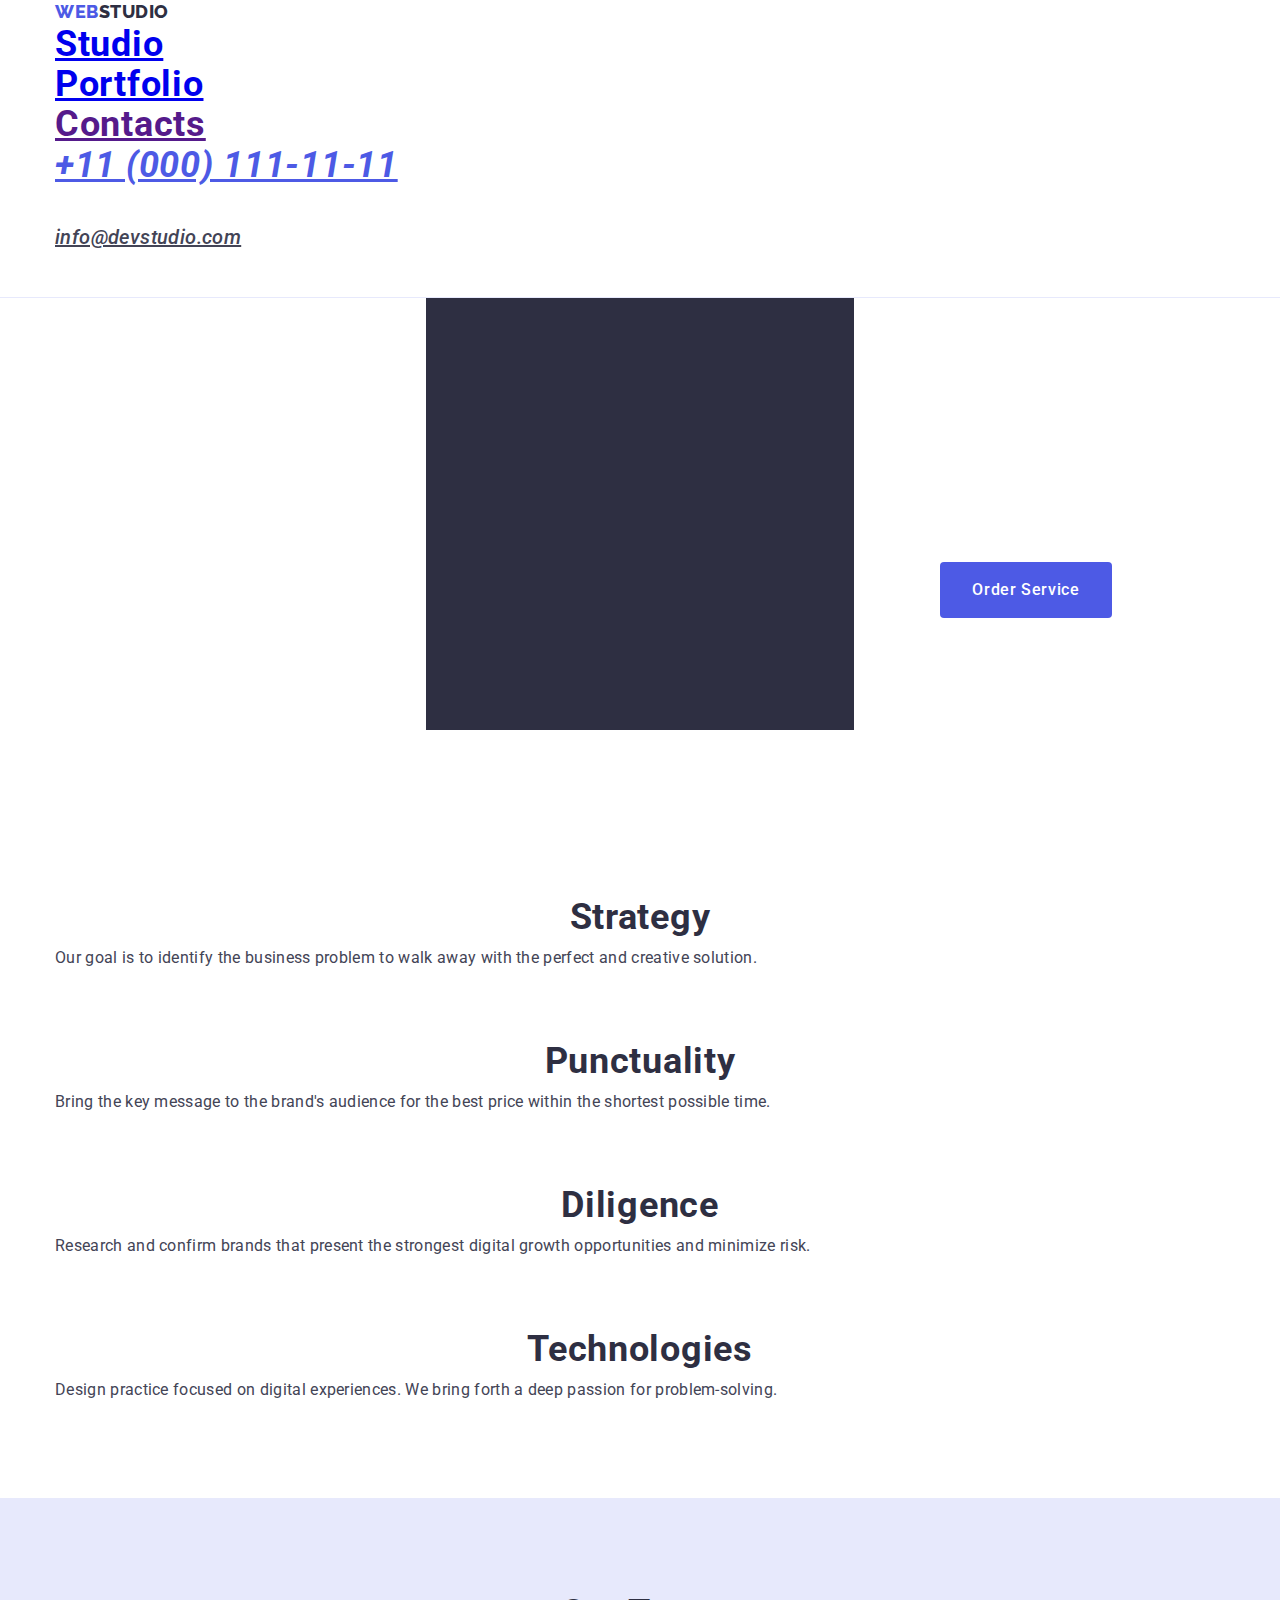
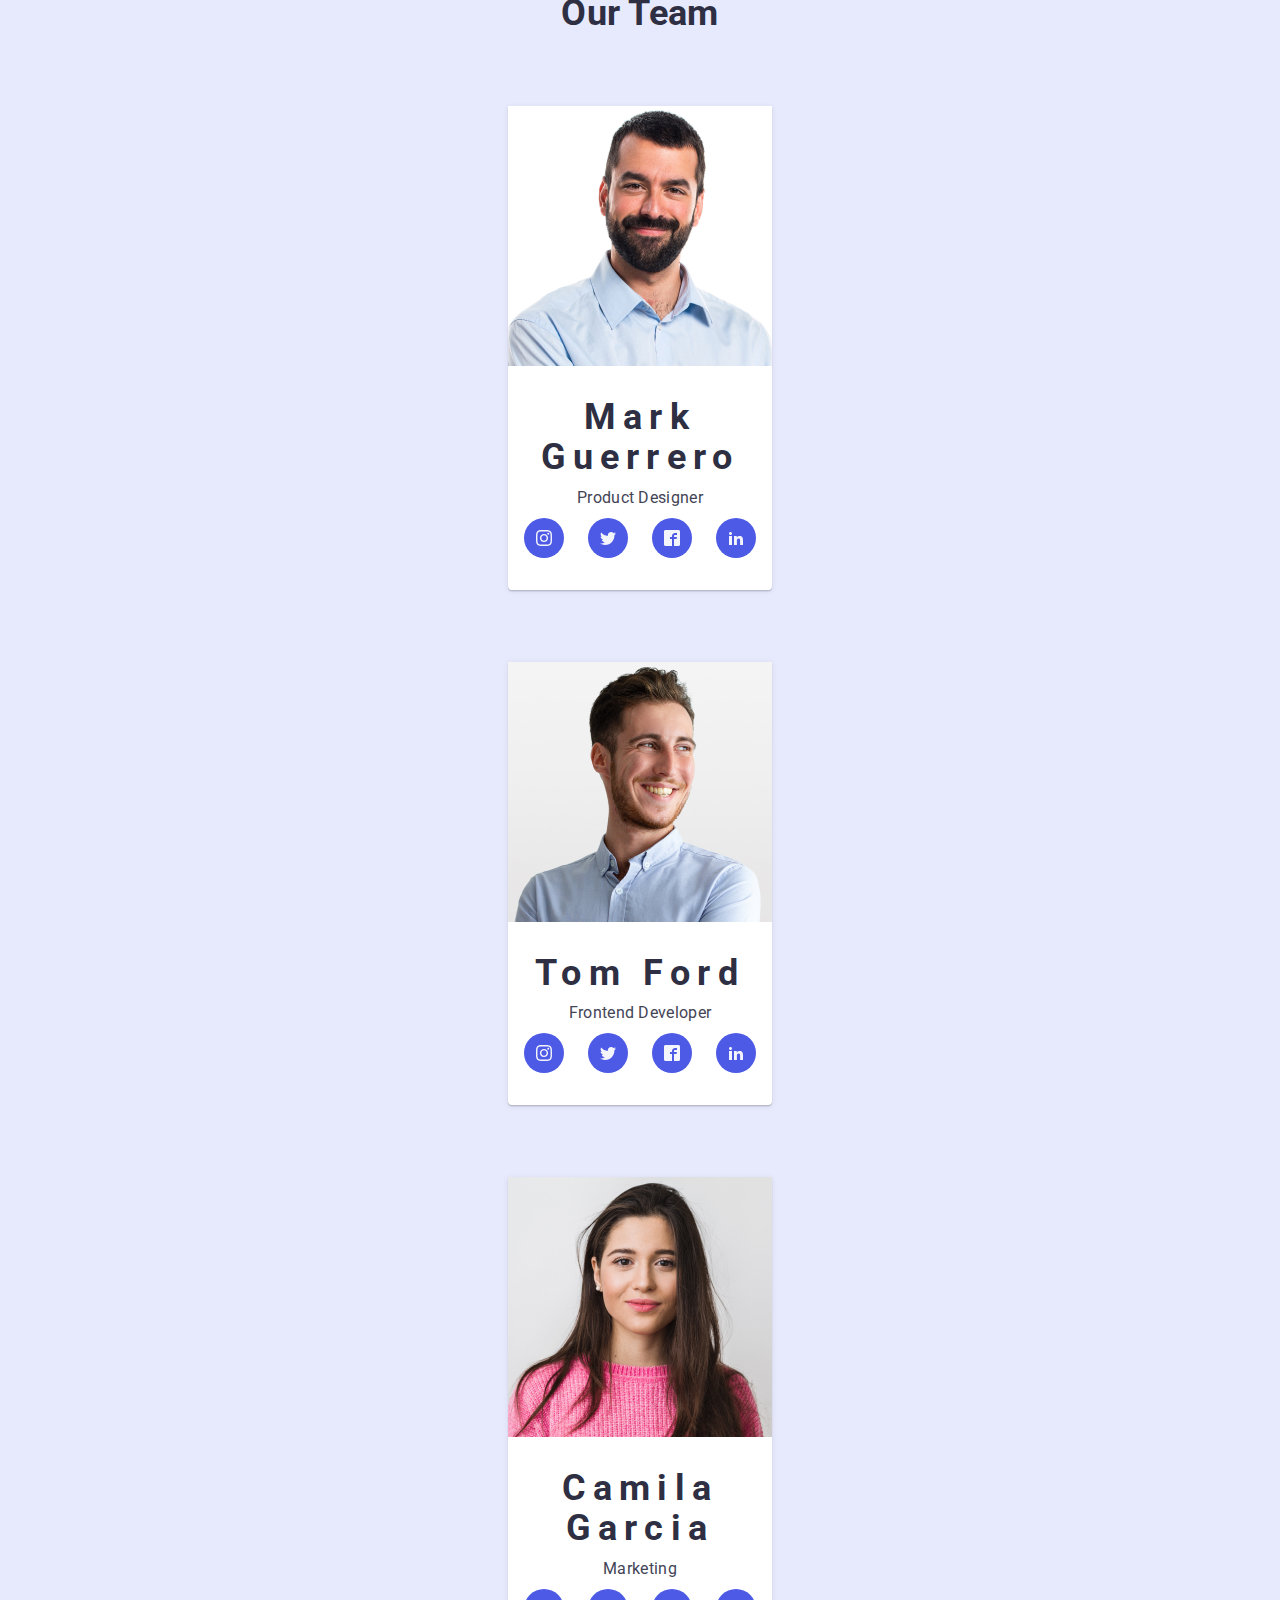
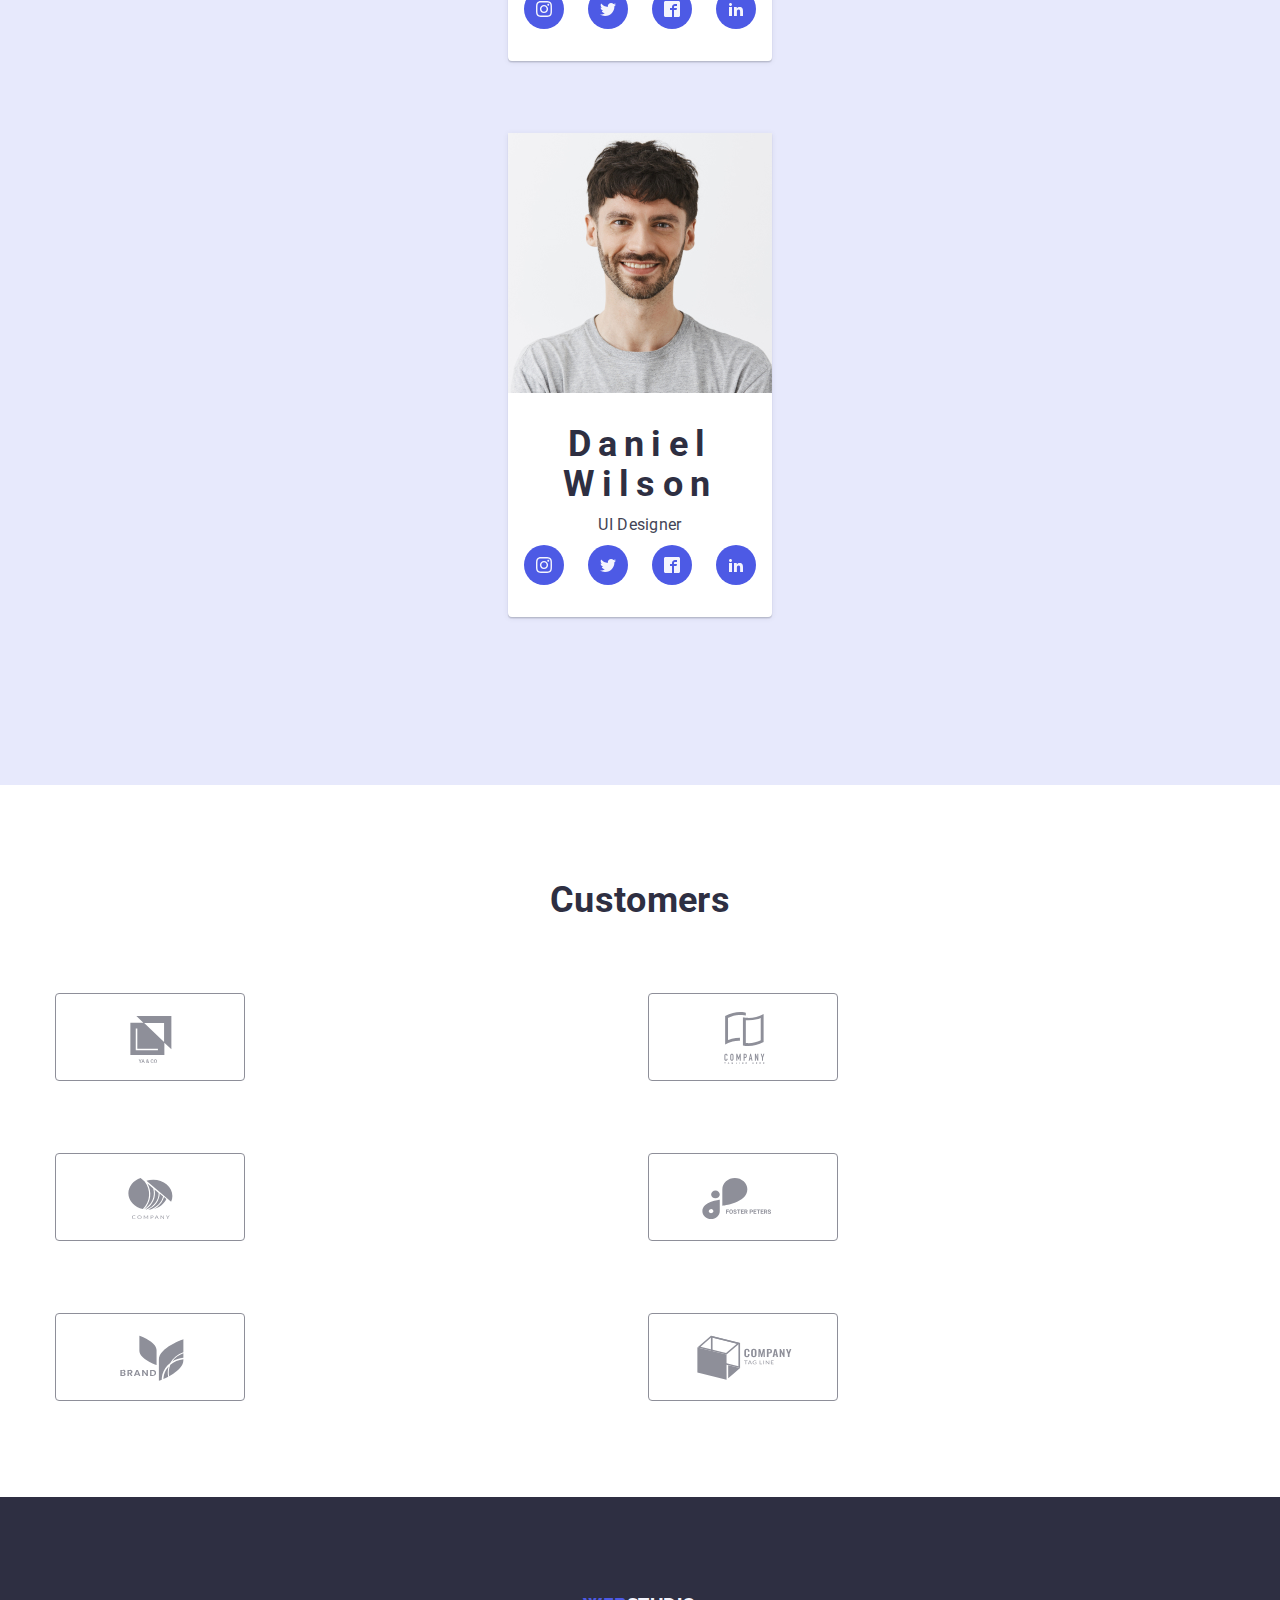
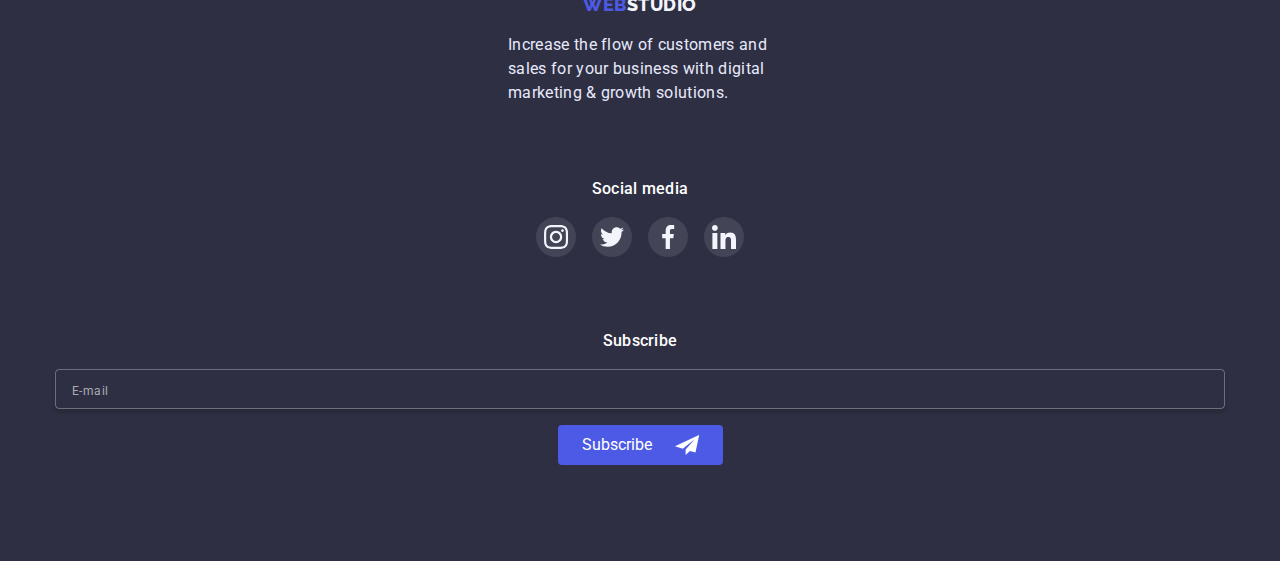
==== commit 671b5b6e: "menu buttom" ====
--- a/index.html
+++ b/index.html
@@ -16,6 +16,9 @@
 			href="https://cdnjs.cloudflare.com/ajax/libs/modern-normalize/1.1.0/modern-normalize.min.css"
 		/>
 		<link rel="stylesheet" href="./css/styles.css" />
+		<link rel="stylesheet" href="./css/mobile.css">
+        <link rel="stylesheet" href="./css/tablet.css">
+        <link rel="stylesheet" href="./css/desktop.css">
 	</head>
 	<body>
 		<header class="page-header">
@@ -32,7 +35,7 @@
 				<address class="head-address">
 					<ul class="address-nav list">
 						<li class="chapter"><a href="mailto:info@devstudio.com" class="ping">info@devstudio.com</a></li>
-						<li class="chapter"><a href="tel:+110001111111" class="ping">+11 (000) 111-11-11</a></li>
+						 <li class="chapter"><a href="tel:+110001111111" class="ping mobil">+11 (000) 111-11-11</a></li>
 					</ul>
 				</address>
 			</div>
--- a/css/styles.css
+++ b/css/styles.css
@@ -50,10 +50,10 @@
  }
 
 .container {
-	width: 428px;
+	width: 100%px;
 	margin: 0 auto;
-	padding-left: 16px;
-	padding-right: 16px;
+	padding-left: 15px;
+	padding-right: 15px;
 }
 
 /* outline: 2px solid green; */
@@ -88,9 +88,10 @@
 	margin-right: auto;
 	margin-bottom: 8px;
 	text-align: center;
-	font-weight: 500;
-	font-size: 20px;
-	line-height: 1.2;
+	font-weight: 700;
+	font-size: 36px;
+	line-height: 1.11;
+	letter-spacing: 0.2em;
 }
 
 /* Visually hidden */
@@ -136,7 +137,7 @@
 .section.hero {
 	padding-top: 112px;
 	padding-bottom: 112px;
-	width: 428px;
+	max-width: 428px;
 	height: 432px;
 	margin-left: auto;
 	margin-right: auto;
@@ -771,7 +772,13 @@
     margin-bottom: 0;
 }
 
-@media screen and (min-width: 428px) {
+@media screen and (max-width: 320px) {
+    .modal {
+        width: calc(100% - (15px * 2));
+    }
+}
+
+@media screen and (min-width: 480px) {
     .container {
         width: 428px;
     }
--- a/css/mobile.css
+++ b/css/mobile.css
@@ -0,0 +1,70 @@
+@media screen and (max-width: 479px) {
+	.modal {
+		width: calc(100% - (15px * 2));
+	}
+}
+
+@media screen and (min-width: 480px) {
+	.container {
+		width: 428px;
+	}
+
+	.container.head-list {
+		/* padding: 0 0 40px 40px; */
+	}
+
+	.site-nav .link {
+		font-weight: 700;
+		font-size: 36px;
+		line-height: 1.11;
+		letter-spacing: 0.02em;
+	}
+
+	.address-nav {
+		display: flex;
+		flex-direction: column-reverse;
+	}
+
+	.address-nav .ping {
+		display: block;
+	}
+
+	.ping {
+		font-weight: 500;
+		font-size: 20px;
+		line-height: 1.2;
+		letter-spacing: 0.02em;
+
+		margin-bottom: 48px;
+		color: var(--main-text-color);
+	}
+
+	.ping.mobil {
+		font-weight: 700;
+		font-size: 36px;
+		line-height: 40px;
+		letter-spacing: 0.02em;
+
+		margin-bottom: 40px;
+		color: var(--logo-part-color);
+	}
+
+	.section.work {
+		display: none;
+	}
+
+	.advantages .section-item {
+		font-weight: 700;
+		font-size: 36px;
+		line-height: 1.11;
+		letter-spacing: 0.02em;
+	}
+
+	.card-name .section-item {
+		text-align: start;
+	}
+
+	.card-product {
+		display: none;
+	}
+}
--- a/css/tablet.css
+++ b/css/tablet.css
@@ -0,0 +1,9 @@
+@media screen and (min-width: 768px) {
+	.container {
+		width: 768px;
+	}
+
+	.section.work {
+		display: none;
+	}
+}
--- a/css/desktop.css
+++ b/css/desktop.css
@@ -0,0 +1,5 @@
+@media screen and (min-width: 1200px) {
+	.container {
+		width: 1200px;
+	}
+}
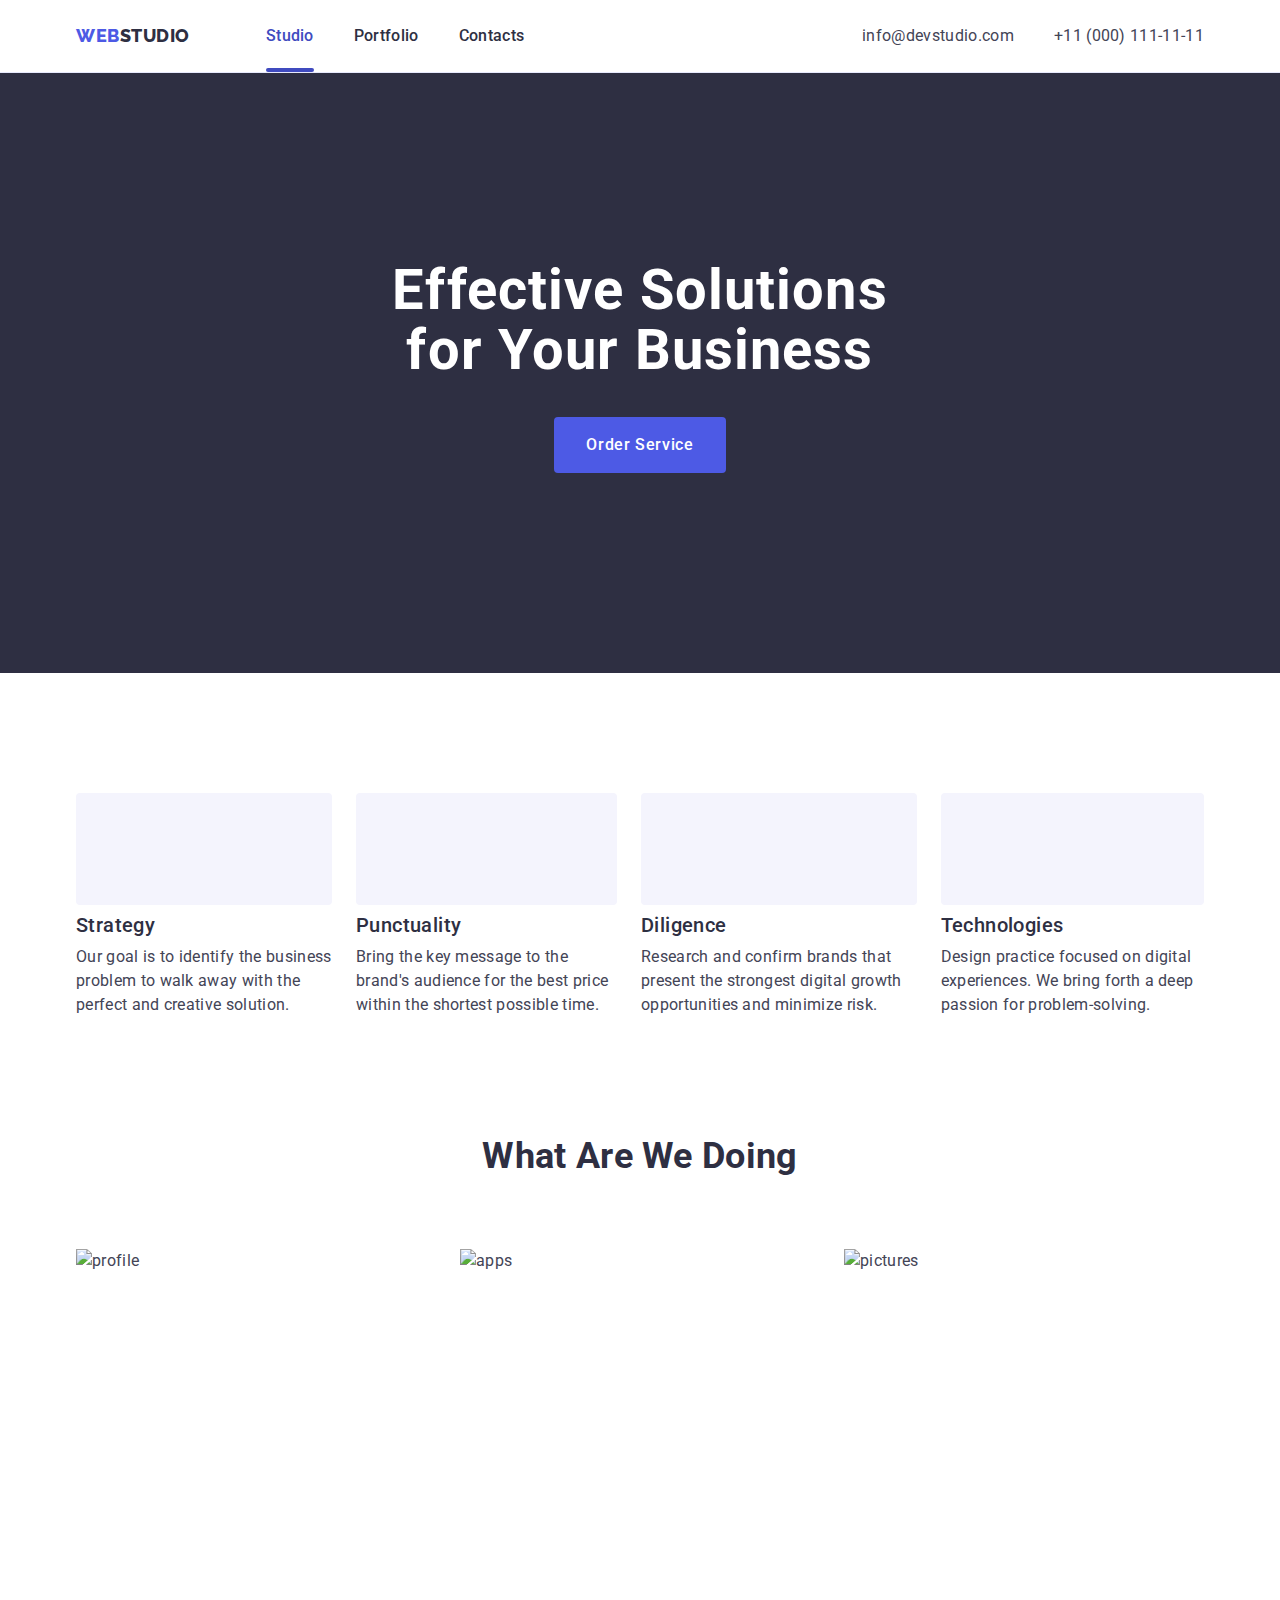
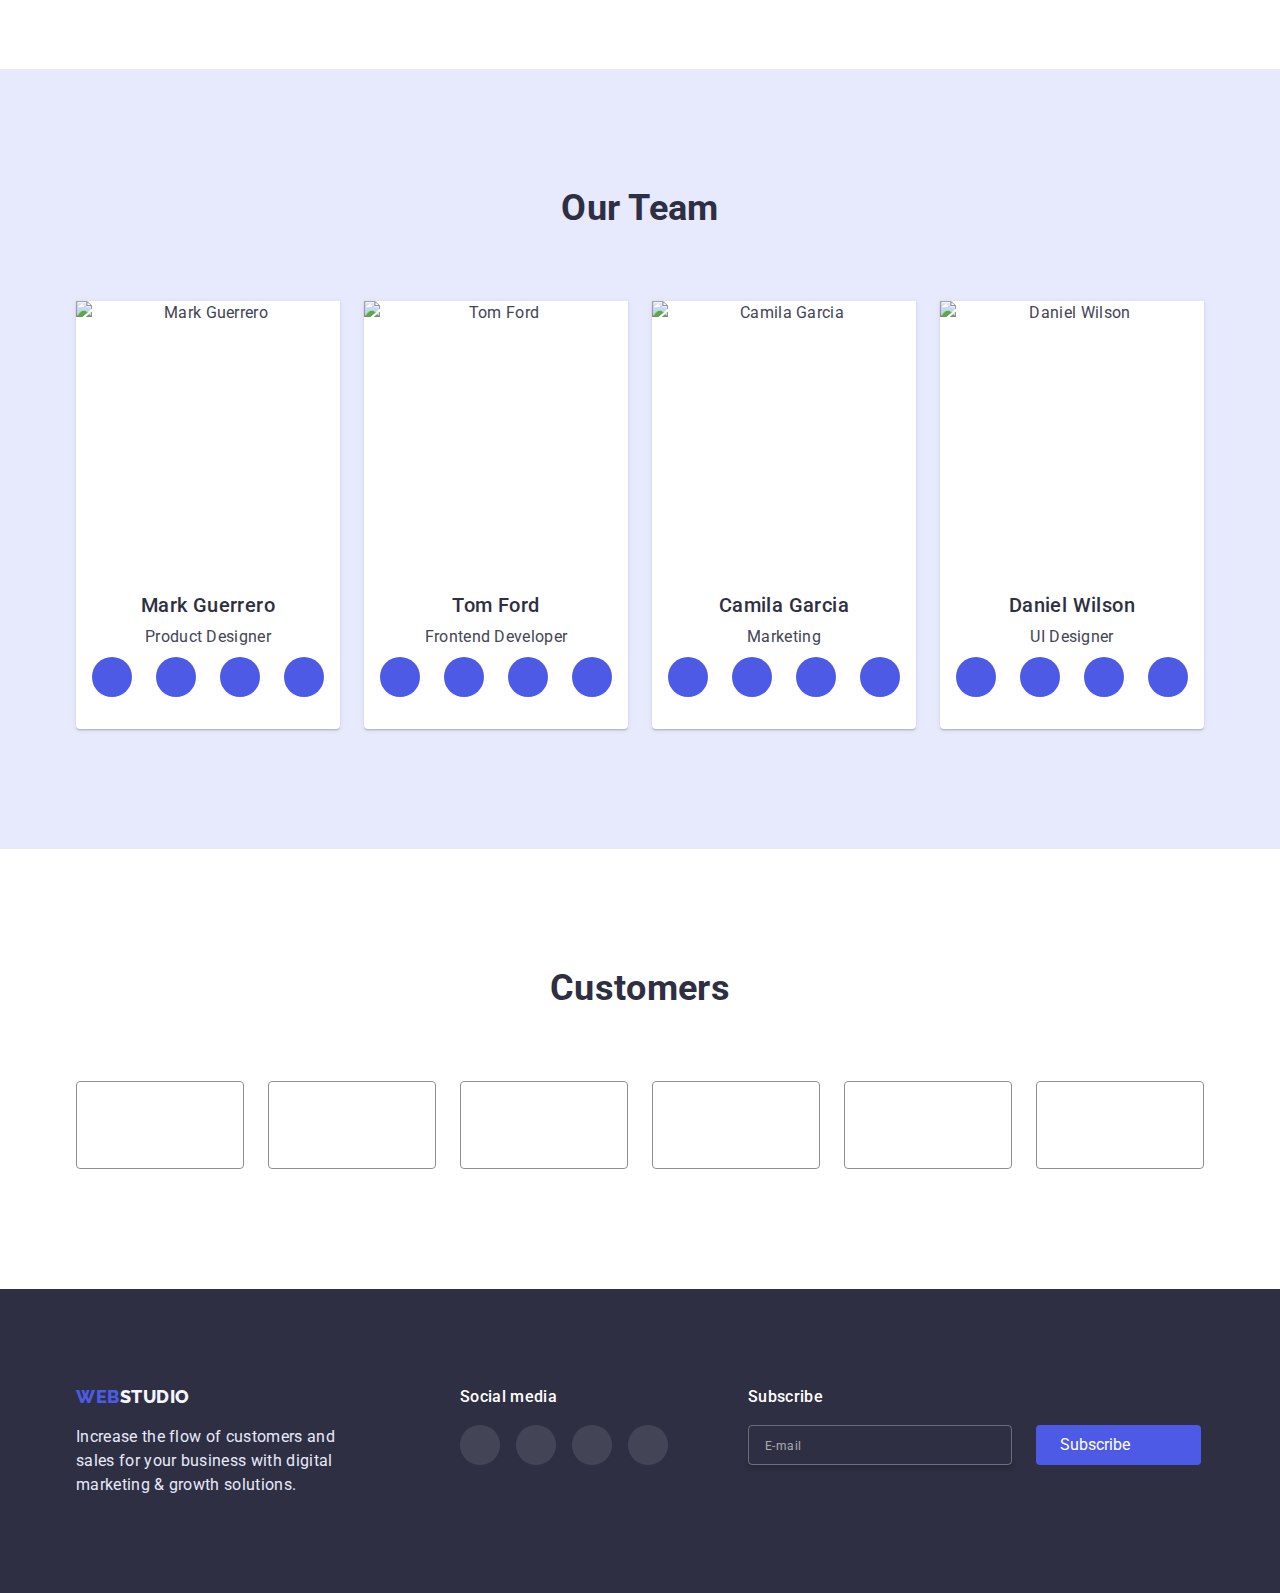
==== commit 27991136: "fix" ====
--- a/index.html
+++ b/index.html
@@ -16,28 +16,38 @@
 			href="https://cdnjs.cloudflare.com/ajax/libs/modern-normalize/1.1.0/modern-normalize.min.css"
 		/>
 		<link rel="stylesheet" href="./css/styles.css" />
-		<link rel="stylesheet" href="./css/mobile.css">
-        <link rel="stylesheet" href="./css/tablet.css">
-        <link rel="stylesheet" href="./css/desktop.css">
+		<link rel="stylesheet" href="./css/mobile.css" />
+		<link rel="stylesheet" href="./css/tablet.css" />
+		<link rel="stylesheet" href="./css/desktop.css" />
 	</head>
 	<body>
 		<header class="page-header">
 			<div class="container head-list">
-				<nav class="head-nav">
-					<a href="./index.html" class="logo"> <span class="logo-web">Web</span>Studio</a>
-
-					<ul class="site-nav list">
-						<li class="chapter"><a href="./index.html" class="link current">Studio</a></li>
-						<li class="chapter"><a href="./portfolio.html" class="link">Portfolio</a></li>
-						<li class="chapter"><a href="" class="link">Contacts</a></li>
-					</ul>
-				</nav>
-				<address class="head-address">
-					<ul class="address-nav list">
-						<li class="chapter"><a href="mailto:info@devstudio.com" class="ping">info@devstudio.com</a></li>
-						 <li class="chapter"><a href="tel:+110001111111" class="ping mobil">+11 (000) 111-11-11</a></li>
-					</ul>
-				</address>
+				<div class="mobile-header">
+					<a href="./index.html" class="logo"> <span class="logo-web">Web</span>Studio </a>
+					<button type="button" class="btn-menu-burger js-open-menu">
+						<svg class="btn-mobile" width="32" height="32" aria-label="Mobile menu switcher">
+							<use class="icon-burger" href="./images/icons.svg#menu-burger"></use>
+						</svg>
+					</button>
+				</div>
+				<div class="changeble-menu">
+					<nav class="head-nav">
+						<ul class="site-nav list">
+							<li class="chapter"><a href="./index.html" class="link current">Studio</a></li>
+							<li class="chapter"><a href="./portfolio.html" class="link">Portfolio</a></li>
+							<li class="chapter"><a href="" class="link">Contacts</a></li>
+						</ul>
+					</nav>
+				</div>
+				<div class="contact-address">
+					<address class="head-address">
+						<ul class="address-nav list">
+							<li class="chapter"><a href="mailto:info@devstudio.com" class="ping">info@devstudio.com</a></li>
+							<li class="chapter telephone"><a href="tel:+110001111111" class="ping">+11 (000) 111-11-11</a></li>
+						</ul>
+					</address>
+				</div>
 			</div>
 		</header>
 
@@ -53,25 +63,25 @@
 				<div class="container">
 					<h2 class="section-title visually-hidden">Our advantages</h2>
 					<ul class="advantages list">
-						<li class="chapter skill"></li>
+						<li class="chapter skill">
 							<h3 class="section-item">Strategy</h3>
 							<p class="item-description skills"
 								>Our goal is to identify the business problem to walk away with the perfect and creative solution.</p
 							>
 						</li>
-						<li class="chapter skill"></li>
+						<li class="chapter skill">
 							<h3 class="section-item">Punctuality</h3>
 							<p class="item-description skills"
 								>Bring the key message to the brand's audience for the best price within the shortest possible time.</p
 							>
 						</li>
-						<li class="chapter skill"></li>
+						<li class="chapter skill">
 							<h3 class="section-item">Diligence</h3>
 							<p class="item-description skills"
 								>Research and confirm brands that present the strongest digital growth opportunities and minimize risk.
 							</p>
 						</li>
-						<li class="chapter skill"></li>
+						<li class="chapter skill">
 							<h3 class="section-item">Technologies</h3>
 							<p class="item-description skills"
 								>Design practice focused on digital experiences. We bring forth a deep passion for problem-solving.</p
@@ -86,13 +96,31 @@
 					<h2 class="section-title">What Are We Doing</h2>
 					<ul class="work-nav list">
 						<li class="chapter">
-							<img src="./images/images1.jpg" alt="profile" width="360" height="300" />
-						</li>
-						<li class="chapter">
-							<img src="./images/images2.jpg" alt="apps" width="360" height="300" />
-						</li>
-						<li class="chapter">
-							<img src="./images/images3.jpg" alt="pictures" width="360" height="300" />
+							<img
+								srcset="./images/doing1-1x.jpg 1x, ./images/doing1-2x.jpg 2x"
+								src="./images/doing1.jpg"
+								alt="profile"
+								width="360"
+								height="300"
+							/>
+						</li>
+						<li class="chapter">
+							<img
+								srcset="./images/doing2-1x.jpg 1x, ./images/doing2-2x.jpg 2x"
+								src="./images/doing2.jpg"
+								alt="apps"
+								width="360"
+								height="300"
+							/>
+						</li>
+						<li class="chapter">
+							<img
+								srcset="./images/doing3-1x.jpg 1x, ./images/doing3-2x.jpg 2x"
+								src="./images/doing3.jpg"
+								alt="pictures"
+								width="360"
+								height="300"
+							/>
 						</li>
 					</ul>
 				</div>
@@ -103,7 +131,13 @@
 					<h2 class="section-title">Our Team</h2>
 					<ul class="team-nav list">
 						<li class="chapter">
-							<img src="./images/imagesMark.jpg" alt="Mark Guerrero" width="264" height="260" />
+							<img
+								srcset="./images/team1-1x.jpg 1x, ./images/team1-2x.jpg 2x"
+								src="./images/team1.jpg"
+								alt="Mark Guerrero"
+								width="264"
+								height="260"
+							/>
 							<div class="team-name">
 								<h3 class="section-item">Mark Guerrero</h3>
 								<p class="item-description">Product Designer</p>
@@ -111,28 +145,28 @@
 									<li class="team-social">
 										<a href="" class="btn-social">
 											<svg class="icon-team-social">
-												<use href="./images/sprite.svg#icon-instagram"></use>
-											</svg>
-										</a>
-									</li>
-									<li class="team-social">
-										<a href="" class="btn-social">
-											<svg class="icon-team-social">
-												<use href="./images/sprite.svg#icon-twitter"></use>
-											</svg>
-										</a>
-									</li>
-									<li class="team-social">
-										<a href="" class="btn-social">
-											<svg class="icon-team-social">
-												<use href="./images/sprite.svg#icon-facebook2"></use>
-											</svg>
-										</a>
-									</li>
-									<li class="team-social">
-										<a href="" class="btn-social">
-											<svg class="icon-team-social">
-												<use href="./images/sprite.svg#icon-linkedin2"></use>
+												<use href="./images/icons.svg#icon-instagram"></use>
+											</svg>
+										</a>
+									</li>
+									<li class="team-social">
+										<a href="" class="btn-social">
+											<svg class="icon-team-social">
+												<use href="./images/icons.svg#icon-twitter"></use>
+											</svg>
+										</a>
+									</li>
+									<li class="team-social">
+										<a href="" class="btn-social">
+											<svg class="icon-team-social">
+												<use href="./images/icons.svg#icon-facebook"></use>
+											</svg>
+										</a>
+									</li>
+									<li class="team-social">
+										<a href="" class="btn-social">
+											<svg class="icon-team-social">
+												<use href="./images/icons.svg#icon-linkedin"></use>
 											</svg>
 										</a>
 									</li>
@@ -140,7 +174,13 @@
 							</div>
 						</li>
 						<li class="chapter">
-							<img src="./images/Tom.Frontend.jpg" alt="Tom Ford" width="264" height="260" />
+							<img
+								srcset="./images/team2-1x.jpg 1x, ./images/team2-2x.jpg 2x"
+								src="./images/team2.jpg"
+								alt="Tom Ford"
+								width="264"
+								height="260"
+							/>
 							<div class="team-name">
 								<h3 class="section-item">Tom Ford</h3>
 								<p class="item-description">Frontend Developer</p>
@@ -148,28 +188,28 @@
 									<li class="team-social">
 										<a href="" class="btn-social">
 											<svg class="icon-team-social">
-												<use href="./images/sprite.svg#icon-instagram"></use>
-											</svg>
-										</a>
-									</li>
-									<li class="team-social">
-										<a href="" class="btn-social">
-											<svg class="icon-team-social">
-												<use href="./images/sprite.svg#icon-twitter"></use>
-											</svg>
-										</a>
-									</li>
-									<li class="team-social">
-										<a href="" class="btn-social">
-											<svg class="icon-team-social">
-												<use href="./images/sprite.svg#icon-facebook2"></use>
-											</svg>
-										</a>
-									</li>
-									<li class="team-social">
-										<a href="" class="btn-social">
-											<svg class="icon-team-social">
-												<use href="./images/sprite.svg#icon-linkedin2"></use>
+												<use href="./images/icons.svg#icon-instagram"></use>
+											</svg>
+										</a>
+									</li>
+									<li class="team-social">
+										<a href="" class="btn-social">
+											<svg class="icon-team-social">
+												<use href="./images/icons.svg#icon-twitter"></use>
+											</svg>
+										</a>
+									</li>
+									<li class="team-social">
+										<a href="" class="btn-social">
+											<svg class="icon-team-social">
+												<use href="./images/icons.svg#icon-facebook"></use>
+											</svg>
+										</a>
+									</li>
+									<li class="team-social">
+										<a href="" class="btn-social">
+											<svg class="icon-team-social">
+												<use href="./images/icons.svg#icon-linkedin"></use>
 											</svg>
 										</a>
 									</li>
@@ -177,7 +217,13 @@
 							</div>
 						</li>
 						<li class="chapter">
-							<img src="./images/Camila.Marketing.jpg" alt="Camila Garcia" width="264" height="260" />
+							<img
+								srcset="./images/team3-1x.jpg 1x, ./images/team3-2x.jpg 2x"
+								src="./images/team3.jpg"
+								alt="Camila Garcia"
+								width="264"
+								height="260"
+							/>
 							<div class="team-name">
 								<h3 class="section-item">Camila Garcia</h3>
 								<p class="item-description">Marketing</p>
@@ -185,28 +231,28 @@
 									<li class="team-social">
 										<a href="" class="btn-social">
 											<svg class="icon-team-social">
-												<use href="./images/sprite.svg#icon-instagram"></use>
-											</svg>
-										</a>
-									</li>
-									<li class="team-social">
-										<a href="" class="btn-social">
-											<svg class="icon-team-social">
-												<use href="./images/sprite.svg#icon-twitter"></use>
-											</svg>
-										</a>
-									</li>
-									<li class="team-social">
-										<a href="" class="btn-social">
-											<svg class="icon-team-social">
-												<use href="./images/sprite.svg#icon-facebook2"></use>
-											</svg>
-										</a>
-									</li>
-									<li class="team-social">
-										<a href="" class="btn-social">
-											<svg class="icon-team-social">
-												<use href="./images/sprite.svg#icon-linkedin2"></use>
+												<use href="./images/icons.svg#icon-instagram"></use>
+											</svg>
+										</a>
+									</li>
+									<li class="team-social">
+										<a href="" class="btn-social">
+											<svg class="icon-team-social">
+												<use href="./images/icons.svg#icon-twitter"></use>
+											</svg>
+										</a>
+									</li>
+									<li class="team-social">
+										<a href="" class="btn-social">
+											<svg class="icon-team-social">
+												<use href="./images/icons.svg#icon-facebook"></use>
+											</svg>
+										</a>
+									</li>
+									<li class="team-social">
+										<a href="" class="btn-social">
+											<svg class="icon-team-social">
+												<use href="./images/icons.svg#icon-linkedin"></use>
 											</svg>
 										</a>
 									</li>
@@ -214,7 +260,13 @@
 							</div>
 						</li>
 						<li class="chapter">
-							<img src="./images/Man.UlDesig.jpg" alt="Daniel Wilson" width="264" height="260" />
+							<img
+								srcset="./images/team4-1x.jpg 1x, ./images/team4-2x.jpg 2x"
+								src="./images/team4.jpg"
+								alt="Daniel Wilson"
+								width="264"
+								height="260"
+							/>
 							<div class="team-name">
 								<h3 class="section-item">Daniel Wilson</h3>
 								<p class="item-description">UI Designer</p>
@@ -222,28 +274,28 @@
 									<li class="team-social">
 										<a href="" class="btn-social">
 											<svg class="icon-team-social">
-												<use href="./images/sprite.svg#icon-instagram"></use>
-											</svg>
-										</a>
-									</li>
-									<li class="team-social">
-										<a href="" class="btn-social">
-											<svg class="icon-team-social">
-												<use href="./images/sprite.svg#icon-twitter"></use>
-											</svg>
-										</a>
-									</li>
-									<li class="team-social">
-										<a href="" class="btn-social">
-											<svg class="icon-team-social">
-												<use href="./images/sprite.svg#icon-facebook2"></use>
-											</svg>
-										</a>
-									</li>
-									<li class="team-social">
-										<a href="" class="btn-social">
-											<svg class="icon-team-social">
-												<use href="./images/sprite.svg#icon-linkedin2"></use>
+												<use href="./images/icons.svg#icon-instagram"></use>
+											</svg>
+										</a>
+									</li>
+									<li class="team-social">
+										<a href="" class="btn-social">
+											<svg class="icon-team-social">
+												<use href="./images/icons.svg#icon-twitter"></use>
+											</svg>
+										</a>
+									</li>
+									<li class="team-social">
+										<a href="" class="btn-social">
+											<svg class="icon-team-social">
+												<use href="./images/icons.svg#icon-facebook"></use>
+											</svg>
+										</a>
+									</li>
+									<li class="team-social">
+										<a href="" class="btn-social">
+											<svg class="icon-team-social">
+												<use href="./images/icons.svg#icon-linkedin"></use>
 											</svg>
 										</a>
 									</li>
@@ -261,42 +313,42 @@
 						<li class="client">
 							<a href="" class="client-page">
 								<svg class="client-icon" width="104" height="56">
-									<use href="./images/symbol-defs.svg#icon-Logo10"></use>
+									<use href="./images/icons.svg#icon-customer1"></use>
 								</svg>
 							</a>
 						</li>
 						<li class="client">
 							<a href="" class="client-page">
 								<svg class="client-icon" width="104" height="56">
-									<use href="./images/symbol-defs.svg#icon-Logo20"></use>
+									<use href="./images/icons.svg#icon-customer2"></use>
 								</svg>
 							</a>
 						</li>
 						<li class="client">
 							<a href="" class="client-page">
 								<svg class="client-icon" width="104" height="56">
-									<use href="./images/symbol-defs.svg#icon-Logo30"></use>
+									<use href="./images/icons.svg#icon-customer3"></use>
 								</svg>
 							</a>
 						</li>
 						<li class="client">
 							<a href="" class="client-page">
 								<svg class="client-icon" width="104" height="56">
-									<use href="./images/symbol-defs.svg#icon-Logo40"></use>
+									<use href="./images/icons.svg#icon-customer4"></use>
 								</svg>
 							</a>
 						</li>
 						<li class="client">
 							<a href="" class="client-page">
 								<svg class="client-icon" width="104" height="56">
-									<use href="./images/symbol-defs.svg#icon-Logo50"></use>
+									<use href="./images/icons.svg#icon-customer5"></use>
 								</svg>
 							</a>
 						</li>
 						<li class="client">
 							<a href="" class="client-page">
 								<svg class="client-icon" width="104" height="56">
-									<use href="./images/symbol-defs.svg#icon-Logo60"></use>
+									<use href="./images/icons.svg#icon-customer6"></use>
 								</svg>
 							</a>
 						</li>
@@ -320,28 +372,28 @@
 						<li class="social-item">
 							<a href="" class="foot-link-back">
 								<svg class="foot-link-sign" width="24px" height="24px">
-									<use href="./images/fotter.svg#icon-instagramf"></use>
+									<use href="./images/icons.svg#icon-instagram-footer"></use>
 								</svg>
 							</a>
 						</li>
 						<li class="social-item">
 							<a href="" class="foot-link-back">
 								<svg class="foot-link-sign" width="24px" height="24px">
-									<use href="./images/fotter.svg#icon-twitterf"></use>
+									<use href="./images/icons.svg#icon-twitter-footer"></use>
 								</svg>
 							</a>
 						</li>
 						<li class="social-item">
 							<a href="" class="foot-link-back">
 								<svg class="foot-link-sign" width="24px" height="24px">
-									<use href="./images/fotter.svg#icon-facebookf"></use>
+									<use href="./images/icons.svg#icon-facebook-footer"></use>
 								</svg>
 							</a>
 						</li>
 						<li class="social-item">
 							<a href="" class="foot-link-back">
 								<svg class="foot-link-sign" width="24px" height="24px">
-									<use href="./images/fotter.svg#icon-linkedinf"></use>
+									<use href="./images/icons.svg#icon-linkedin-footer"></use>
 								</svg>
 							</a>
 						</li>
@@ -357,7 +409,7 @@
 						<button type="submit" class="btn-subscribe">
 							Subscribe
 							<svg class="subscribe-icon" width="24" height="24">
-								<use href="./images/telegram2.svg#icon-icon-send-1"></use>
+								<use href="./images/icons.svg#logo-subscribe"></use>
 							</svg>
 						</button>
 					</div>
@@ -365,11 +417,12 @@
 			</div>
 		</footer>
 
+		<!-- Modal -->
 		<div class="backdrop is-hidden" data-modal>
 			<div class="modal">
 				<button type="button" class="modal-close" data-modal-close>
 					<svg class="btn-modal" width="8" height="8">
-						<use href="./images/symbol-defs6.svg#icon-closedp-2-1-1"></use>
+						<use href="./images/icons.svg#icon-modal-btn-default"></use>
 					</svg>
 				</button>
 				<form autocomplete="off">
@@ -379,7 +432,7 @@
 						<input type="text" name="name" />
 						<span class="person-input">
 							<svg class="input-icon" width="18" height="24">
-								<use href="./images/symbol-defs6.svg#icon-persondp-1-2"></use>
+								<use href="./images/icons.svg#modal-person"></use>
 							</svg>
 						</span>
 					</label>
@@ -389,7 +442,7 @@
 						<input type="tel" name="tel" />
 						<span class="person-input">
 							<svg class="input-icon" width="18" height="24">
-								<use href="./images/symbol-defs6.svg#icon-phonedp-1"></use>
+								<use href="./images/icons.svg#modal-phone"></use>
 							</svg>
 						</span>
 					</label>
@@ -399,7 +452,7 @@
 						<input type="email" name="email" autocomplete="on" />
 						<span class="person-input">
 							<svg class="input-icon" width="18" height="24">
-								<use href="./images/symbol-defs6.svg#icon-emaildp-1"></use>
+								<use href="./images/icons.svg#modal-email"></use>
 							</svg>
 						</span>
 					</label>
@@ -413,12 +466,12 @@
 						<input class="checkbox" type="checkbox" name="privacy policy" />
 						<span class="logo-check">
 							<svg class="check" width="10" height="8">
-								<use href="./images/symbol-defs6.svg#icon-Vector-2"></use>
+								<use href="./images/icons.svg#logo-check"></use>
 							</svg>
 						</span>
 						I accept the terms and conditions of the
 						<span>
-							<a class="modal-police-box" href="#">Privacy Policy</a>
+							<a href="#">Privacy Policy</a>
 						</span>
 					</label>
 
@@ -427,6 +480,75 @@
 			</div>
 		</div>
 
+		<!-- Mobile menu -->
+		<div class="mobile-menu js-menu-container">
+			<!-- Mobile menu's button close -->
+			<div class="mobile-btn-close">
+				<button type="button" class="btn-menu-close js-close-menu">
+					<svg class="btn-cross" width="8" height="8" aria-label="Mobile menu switcher">
+						<use class="icon-cross" href="./images/icons.svg#close-mobile"></use>
+					</svg>
+				</button>
+			</div>
+
+			<!-- Mobile menu's navigation -->
+			<div class="mobile-navigation">
+				<nav class="mob-nav">
+					<ul class="mob-list list">
+						<li class="chapter"><a href="./index.html" class="link current">Studio</a></li>
+						<li class="chapter"><a href="./portfolio.html" class="link">Portfolio</a></li>
+						<li class="chapter"><a href="" class="link mob-menu-open">Contacts</a></li>
+					</ul>
+				</nav>
+			</div>
+
+			<!-- Mobile menu's address & social -->
+			<div class="mobile-social">
+				<address class="menu-address">
+					<ul class="address-mob list">
+						<li class="chapter menu-mail">
+							<a href="mailto:info@devstudio.com" class="ping-mob">info@devstudio.com</a>
+						</li>
+						<li class="chapter menu-tel">
+							<a href="tel:+110001111111" class="ping-mob mobil">+11 (000) 111-11-11</a>
+						</li>
+					</ul>
+
+					<ul class="mob-social-list">
+						<li class="chapter-social">
+							<a href="" class="mobile-link">
+								<svg class="mob-social-icon" width="24" height="24">
+									<use href="./images/icons.svg#instagram-menu"></use>
+								</svg>
+							</a>
+						</li>
+						<li class="chapter-social">
+							<a href="" class="mobile-link">
+								<svg class="mob-social-icon" width="24" height="24">
+									<use href="./images/icons.svg#twitter-menu"></use>
+								</svg>
+							</a>
+						</li>
+						<li class="chapter-social">
+							<a href="" class="mobile-link">
+								<svg class="mob-social-icon" width="24" height="24">
+									<use href="./images/icons.svg#facebook-menu"></use>
+								</svg>
+							</a>
+						</li>
+						<li class="chapter-social">
+							<a href="" class="mobile-link">
+								<svg class="mob-social-icon" width="24" height="24">
+									<use href="./images/icons.svg#linkedin-menu"></use>
+								</svg>
+							</a>
+						</li>
+					</ul>
+				</address>
+			</div>
+		</div>
+
 		<script src="./js/modal.js"></script>
+		<script src="./js/mobile-menu.js"></script>
 	</body>
 </html>
--- a/css/styles.css
+++ b/css/styles.css
@@ -1,68 +1,64 @@
 :root {
---primary-background-color: #ffffff;
-    --secondary-background-color: #2E2F42;
-    --hero-text-color: #ffffff;
-    --header-background-color: #E7E9FC;
-    --footer-text-color: #E7E9FC;
-    --main-text-color: #434456;
-    --title-text-color: #2e2f42;
-    --accent-color: #404BBF;
-    --logo-part-color: #4d5ae5;
-    --footer-logo-part: #F4F4FD;
-    --footer-social-hover: #31D0AA;
-    --custumer-logo-color: #8e8f99;
-    --modal-bg-color: #FCFCFC;
-    --modal-btn-color: #000000;
-    --modal-policy-color: #757575;
-    --modal-text-color: #8E8F99;
-
-    --animation-function: cubic-bezier(0.4, 0, 0.2, 1);
-    --animation-duration: 250ms;
-
-}
-
-/* body */
-
-	body {
-    margin: 0;
-    background-color: var(--primary-background-color);
-    color: var(--main-text-color);
-
- font-family: 'Roboto', sans-serif;
-    letter-spacing: 0.02em;
-    font-size: 16px;
-    line-height: 1.5;
+	--primary-background-color: #ffffff;
+	--secondary-background-color: #2e2f42;
+	--hero-text-color: #ffffff;
+	--header-background-color: #e7e9fc;
+	--footer-text-color: #e7e9fc;
+	--main-text-color: #434456;
+	--title-text-color: #2e2f42;
+	--accent-color: #404bbf;
+	--logo-part-color: #4d5ae5;
+	--footer-logo-part: #f4f4fd;
+	--footer-social-hover: #31d0aa;
+	--custumer-logo-color: #8e8f99;
+	--modal-bg-color: #fcfcfc;
+	--modal-btn-color: #000000;
+	--modal-policy-color: #757575;
+	--modal-text-color: #8e8f99;
+
+	--animation-function: cubic-bezier(0.4, 0, 0.2, 1);
+	--animation-duration: 250ms;
+}
+
+/* Body */
+
+body {
+	scroll-behavior: smooth;
+}
+
+body {
+	margin: 0;
+	padding: 0;
+	background-color: var(--primary-background-color);
+	color: var(--main-text-color);
+
+	font-family: "Roboto", sans-serif;
+	letter-spacing: 0.02em;
+	font-size: 16px;
+	line-height: 1.5;
 }
 
 .list {
-    list-style: none;
-    margin: 0;
-}
-
-
-
- ul {
+	list-style: none;
+	margin: 0;
+}
+
+ul {
 	padding: 0;
- }
-
- img {
+}
+
+img {
 	display: block;
- }
+}
 
 .container {
-	width: 100%px;
+	width: 100%;
 	margin: 0 auto;
 	padding-left: 15px;
 	padding-right: 15px;
-}
-
-/* outline: 2px solid green; */
-/* @media screen and (max-width: 320px) {
-    .container {
-        min-width: 480px;
-    }
-} */
-
+
+	/* outline: 2px solid green; */
+}
 
 .item-description {
 	margin: 0;
@@ -70,7 +66,7 @@
 
 .section-title,
 .section-item {
- color: var(--title-text-color);
+	color: var(--title-text-color);
 }
 
 .section-title {
@@ -80,18 +76,17 @@
 	font-size: 36px;
 	line-height: 1.11;
 	text-align: center;
-
 }
 
 .section-item {
 	margin-top: 0;
 	margin-right: auto;
 	margin-bottom: 8px;
-	text-align: center;
-	font-weight: 700;
-	font-size: 36px;
-	line-height: 1.11;
-	letter-spacing: 0.2em;
+
+	font-weight: 500;
+	font-size: 20px;
+	line-height: 1.2;
+	letter-spacing: 0.02em;
 }
 
 /* Visually hidden */
@@ -109,27 +104,207 @@
 	clip: rect(0 0 0 0);
 	overflow: hidden;
 }
+
 /* header */
 
 .page-header {
-border-bottom: 1px solid var(--header-background-color);
+	padding: 24px 0;
+	border-bottom: 1px solid var(--header-background-color);
 }
 
 .logo {
-	margin-right: auto;
 	color: var(--title-text-color);
 
-	font-family: 'Raleway', sans-serif;
-    font-weight: 800;
-    font-size: 18px;
-    line-height: 1.33;
-    letter-spacing: 0.03em;
-    text-transform: uppercase;
-    text-decoration-line: none;
+	font-family: "Raleway", sans-serif;
+	font-weight: 800;
+	font-size: 18px;
+	line-height: 1.33;
+	letter-spacing: 0.03em;
+	text-transform: uppercase;
+	text-decoration-line: none;
 }
 
 .logo-web {
-color: var(--logo-part-color);
+	color: var(--logo-part-color);
+}
+
+.btn-menu-burger {
+	display: inline-flex;
+	margin: 0;
+	padding: 0;
+	background-color: transparent;
+	border: none;
+}
+
+.btn-menu-burger .btn-mobile:focus,
+.btn-menu-burger .btn-mobile:hover {
+	fill: var(--accent-color);
+}
+
+/* Mobile menu */
+
+.mobile-menu {
+	position: fixed;
+
+	/* transform: translateY(-100%); */
+	transform: scaleY(0);
+	transition: transform 800ms var(--animation-function);
+
+	z-index: 666;
+	/* opacity: 0; */
+	/* visibility: hidden; */
+	pointer-events: none;
+	transform-origin: bottom;
+
+	display: flex;
+	flex-direction: column;
+	top: 0;
+	left: 0;
+	width: 100vw;
+	height: 100vh;
+	padding-top: 80px;
+	padding-left: 40px;
+	padding-bottom: 40px;
+	background-color: var(--hero-text-color);
+	box-shadow: 0px 2px 1px rgba(46, 47, 66, 0.08), 0px 1px 1px rgba(46, 47, 66, 0.16), 0px 1px 6px rgba(46, 47, 66, 0.08);
+}
+
+.mobile-menu.is-open {
+	/* transform: translateY(0); */
+	transform: scaleY(1);
+	transform-origin: top;
+
+	transition: transform 800ms var(--animation-function);
+	/* opacity 1ms var(--animation-function) 999ms, */
+	/* visibility 1ms var(--animation-function) 999ms; */
+
+	/* opacity: 1; */
+	/* visibility: visible; */
+	pointer-events: all;
+}
+
+.mobile-menu.is-open .link.mob-menu-open {
+	color: var(--accent-color);
+}
+
+.mobile-menu .mobile-social {
+	margin-top: auto;
+}
+
+.btn-menu-close {
+	position: absolute;
+	top: 24px;
+	right: 24px;
+	display: inline-flex;
+	align-items: center;
+	justify-content: center;
+	width: 24px;
+	height: 24px;
+	border: 1px solid rgba(0, 0, 0, 0.1);
+	border-radius: 50%;
+	background-color: var(--header-background-color);
+}
+
+.btn-menu-close:focus,
+.btn-menu-close:hover {
+	background-color: var(--accent-color);
+	fill: var(--hero-text-color);
+}
+
+.mob-nav .link {
+	transition: color var(--animation-duration) var(--animation-function);
+
+	display: block;
+
+	color: var(--title-text-color);
+
+	font-weight: 700;
+	font-size: 36px;
+	line-height: 1.11;
+	letter-spacing: 0.02em;
+	text-decoration-line: none;
+}
+
+.mob-nav .link:hover,
+.mob-nav .link:focus {
+	color: var(--accent-color);
+}
+
+.address-mob {
+	display: flex;
+	flex-direction: column-reverse;
+}
+
+.address-mob .ping-mob {
+	display: block;
+}
+
+.address-mob .ping-mob:hover,
+.address-mob .ping-mob:focus {
+	color: var(--accent-color);
+}
+
+.ping-mob {
+	transition: color var(--animation-duration) var(--animation-function);
+
+	color: var(--main-text-color);
+
+	font-style: normal;
+	font-weight: 500;
+	font-size: 20px;
+	line-height: 1.2;
+	letter-spacing: 0.02em;
+
+	/* margin-bottom: 48px; */
+	text-decoration-line: none;
+}
+
+.ping-mob.mobil {
+	font-weight: 700;
+	font-size: 36px;
+	line-height: 1.11;
+	letter-spacing: 0.02em;
+
+	/* margin-bottom: 40px; */
+	color: var(--logo-part-color);
+}
+
+.menu-address {
+	margin-top: auto;
+}
+
+/* Mobile menu's social */
+
+.mob-social-list {
+	display: flex;
+	margin: 0;
+	padding: 0;
+}
+
+.chapter-social {
+	list-style: none;
+	width: 40px;
+	height: 40px;
+}
+
+.chapter-social:not(:last-child) {
+	margin-right: 56px;
+}
+
+.chapter-social .mobile-link {
+	display: flex;
+	align-items: center;
+	justify-content: center;
+	width: 100%;
+	height: 100%;
+	border-radius: 50%;
+	border: none;
+	background-color: var(--logo-part-color);
+}
+
+.chapter-social .mobile-link:focus,
+.chapter-social .mobile-link:hover {
+	background-color: var(--accent-color);
 }
 
 /* main hero */
@@ -138,10 +313,12 @@
 	padding-top: 112px;
 	padding-bottom: 112px;
 	max-width: 428px;
+	/* width: 100%; */
 	height: 432px;
 	margin-left: auto;
 	margin-right: auto;
-
+	background-image: linear-gradient(to right, rgba(46, 47, 66, 0.7), rgba(46, 47, 66, 0.7)),
+		url(../images/people-office1.jpg);
 	background-color: var(--secondary-background-color);
 	background-repeat: no-repeat;
 	background-position: center;
@@ -157,7 +334,7 @@
 	text-align: center;
 
 	color: var(--hero-text-color);
-	width: 320px;
+	max-width: 320px;
 
 	font-weight: 700;
 	font-size: 36px;
@@ -188,9 +365,8 @@
 
 .push:hover,
 .push:focus {
-background-color: var(--accent-color);
-}
-
+	background-color: var(--accent-color);
+}
 
 /* Modal */
 
@@ -202,64 +378,60 @@
 	right: 0;
 	bottom: 0;
 	background: rgba(46, 47, 66, 0.4);
+
 	opacity: 1;
-}
-
-
-
+	overflow-y: scroll;
+}
 
 .backdrop.is-hidden {
 	opacity: 0;
 	pointer-events: none;
-	/* visibility */
 }
 
 .backdrop.is-hidden .modal {
-    transform: translate(-50%, -50%) rotate(180deg) scale(0.2, 0.2);
-    opacity: 0;
+	transform: translate(-50%, -50%) rotate(180deg) scale(0.2, 0.2);
+	opacity: 0;
 }
 
 .modal {
-    position: absolute;
-    top: 50%;
-    left: 50%;
-    transform: translate(-50%, -50%) rotate(0) scale(1, 1);
-    transition: transform 800ms var(--animation-function),
-        box-shadow var(--animation-duration) var(--animation-function),
-        opacity 250ms var(--animation-function);
-    opacity: 1;
-
-    width: 392px;
-    height: 586px;
-    padding: 72px 24px 24px;
-    background-color: var(--modal-bg-color);
-    box-shadow: 0px 1px 1px rgba(0, 0, 0, 0.14), 0px 1px 3px rgba(0, 0, 0, 0.12), 0px 2px 1px rgba(0, 0, 0, 0.2);
-    border-radius: 4px;
+	position: absolute;
+	top: 50%;
+	left: 50%;
+	transform: translate(-50%, -50%) rotate(0) scale(1, 1);
+	transition: transform 800ms var(--animation-function), box-shadow var(--animation-duration) var(--animation-function),
+		opacity 250ms var(--animation-function);
+	opacity: 1;
+
+	width: 392px;
+	min-height: 586px;
+	padding: 72px 24px 24px;
+	background-color: var(--modal-bg-color);
+	box-shadow: 0px 1px 1px rgba(0, 0, 0, 0.14), 0px 1px 3px rgba(0, 0, 0, 0.12), 0px 2px 1px rgba(0, 0, 0, 0.2);
+	border-radius: 4px;
 }
 
 .modal-close {
-    position: absolute;
-    transition: background-color var(--animation-duration) var(--animation-function);
-
-	display: flex;
-    top: 24px;
-    right: 24px;
-    align-items: center;
-    justify-content: center;
+	position: absolute;
+	transition: background-color var(--animation-duration) var(--animation-function);
+
+	display: flex;
+	top: 24px;
+	right: 24px;
+	align-items: center;
+	justify-content: center;
 
 	cursor: pointer;
-    width: 24px;
-    height: 24px;
-    border-radius: 50%;
-    border: 1px solid rgba(0, 0, 0, 0.1);
-    background-color: var(--header-background-color);
+	width: 24px;
+	height: 24px;
+	border-radius: 50%;
+	border: 1px solid rgba(0, 0, 0, 0.1);
+	background-color: var(--header-background-color);
 }
 
 .btn-modal {
 	transition: fill var(--animation-duration) var(--animation-function);
 	fill: currentColor;
 }
-
 
 .modal-close:hover,
 .modal-close:focus {
@@ -275,135 +447,134 @@
 /* Modal input */
 
 form {
-    display: flex;
-    flex-direction: column;
+	display: flex;
+	flex-direction: column;
 }
 
 .modal-topic {
-    margin: 0 0 16px;
-    font-weight: 500;
-    text-align: center;
+	margin: 0 0 16px;
+	font-weight: 500;
+	text-align: center;
 }
 
 .modal-item {
-    position: relative;
-    margin-bottom: 8px;
+	position: relative;
+	margin-bottom: 8px;
 }
 
 .modal-item.comment {
-    margin-bottom: 16px;
+	margin-bottom: 16px;
 }
 
 .input-name {
-    display: block; 
-
-  font-weight: 400;
-    font-size: 12px;
-    line-height: 1.17;
-    letter-spacing: 0.01em;
-    color: var(--modal-text-color);
+	display: block;
+
+	font-weight: 400;
+	font-size: 12px;
+	line-height: 1.17;
+	letter-spacing: 0.01em;
+	color: var(--modal-text-color);
+
 	margin-bottom: 4px;
-
-}
- 
+}
+
 .modal-item input {
-	transition:
-        border var(--animation-duration) var(--animation-function),
-        fill var(--animation-duration) var(--animation-function);
-
-     width: 100%;
-    min-height: 40px;
-    padding: 8px 16px;
-    padding-left: 38px;
-    margin: 0;
+	transition: border var(--animation-duration) var(--animation-function),
+		fill var(--animation-duration) var(--animation-function);
+
+	width: 100%;
+	min-height: 40px;
+	padding: 8px 16px;
+	padding-left: 38px;
+	margin: 0;
 
 	font-weight: 400;
-    font-size: 12px;
-    line-height: 16px;
-    letter-spacing: 0.04em;
-
-	    border: 1px solid rgba(33, 33, 33, 0.2);
-    border-radius: 4px;
+	font-size: 12px;
+	line-height: 16px;
+	letter-spacing: 0.04em;
+
+	border: 1px solid rgba(33, 33, 33, 0.2);
+	border-radius: 4px;
 }
 
 .modal-item input:focus,
 textarea:focus {
-    outline: none;
-    border: 1px solid var(--accent-color);
-}
-
-.modal-item input:focus+.person-input>.input-icon {
-    fill: var(--accent-color);
+	outline: none;
+	border: 1px solid var(--accent-color);
+}
+
+.modal-item input:focus + .person-input > .input-icon {
+	fill: var(--accent-color);
 }
 
 .person-input {
-    width: 18px;
-    height: 24px;
-    position: absolute;
-    bottom: 8px;
-    left: 16px;
-}
-
-
+	width: 18px;
+	height: 24px;
+	position: absolute;
+	bottom: 8px;
+	left: 16px;
+}
 
 .modal-policy {
-    font-weight: 400;
-    font-size: 12px;
-    line-height: 1.33;
-    letter-spacing: 0.04em;
-
-	 margin-bottom: 24px;
-    color: var(--modal-policy-color);
-}
-
-.checkbox:checked+.logo-check {
-    background-color: var(--accent-color);
-    border-color: var(--accent-color);
-}
-
-.checkbox:checked+.logo-check .check {
-    fill: var(--footer-logo-part);
+	font-weight: 400;
+	font-size: 12px;
+	line-height: 1.33;
+	letter-spacing: 0.04em;
+
+	margin-bottom: 24px;
+	color: var(--modal-policy-color);
+}
+
+.checkbox:checked + .logo-check {
+	background-color: var(--accent-color);
+	border-color: var(--accent-color);
+}
+
+.checkbox:checked + .logo-check .check {
+	fill: var(--footer-logo-part);
 }
 
 textarea {
-    transition: border var(--animation-duration) var(--animation-function);
-	 resize: none;
-    width: 100%;
-    min-height: 120px;
-    padding: 8px 16px;
-    border: 1px solid rgba(33, 33, 33, 0.2);
-    border-radius: 4px;
+	transition: border var(--animation-duration) var(--animation-function);
+
+	resize: none;
+	width: 100%;
+	min-height: 120px;
+	padding: 8px 16px;
+	border: 1px solid rgba(33, 33, 33, 0.2);
+	border-radius: 4px;
 }
 
 ::placeholder {
-    font-weight: 400;
-    font-size: 12px;
-    line-height: 16px;
-    letter-spacing: 0.04em;
-     color: rgba(117, 117, 117, 0.5);
-
-}
-
+	font-weight: 400;
+	font-size: 12px;
+	line-height: 16px;
+	letter-spacing: 0.04em;
+
+	color: rgba(117, 117, 117, 0.5);
+}
 
 .checkbox {
-    -webkit-appearance: none;
-    -moz-appearance: none;
-    appearance: none;
-   position: absolute;
+	-webkit-appearance: none;
+	-moz-appearance: none;
+	appearance: none;
+
+	position: absolute;
 }
 
 .logo-check {
-    transition:
-        background-color var(--animation-duration) var(--animation-function),
-        border-color var(--animation-duration) var(--animation-function),
-        fill var(--animation-duration) var(--animation-function);
-    display: inline-block;
-    text-align: center;
-width: 16px;
-    height: 16px;
-    border: 1.25px solid var(--secondary-background-color);
-    border-radius: 2px;
-    margin-right: 8px;
+	transition: background-color var(--animation-duration) var(--animation-function),
+		border-color var(--animation-duration) var(--animation-function),
+		fill var(--animation-duration) var(--animation-function);
+	display: inline-flex;
+	align-items: center;
+	justify-content: center;
+
+	width: 16px;
+	height: 16px;
+	border: 1.25px solid var(--secondary-background-color);
+	border-radius: 2px;
+	margin-right: 8px;
 }
 
 .check {
@@ -411,29 +582,29 @@
 }
 
 .btn-send {
-    transition: background-color var(--animation-duration) var(--animation-function);
-
-    display: inline-block;
-    min-width: 169px;
-    height: 56px;
-    margin: 0 auto 0 auto;
-    padding: 16px 32px;
-    font-family: inherit;
-    font-weight: 500;
-    font-size: 16px;
-    line-height: 1.5;
-    text-align: center;
-    cursor: pointer;
-    background-color: var(--logo-part-color);
-    box-shadow: 0px 4px 4px rgba(0, 0, 0, 0.15);
-    border-radius: 4px;
-    border: none;
-    color: #ffffff;
+	transition: background-color var(--animation-duration) var(--animation-function);
+
+	display: inline-block;
+	min-width: 169px;
+	height: 56px;
+	margin: 0 auto 0 auto;
+	padding: 16px 32px;
+	font-family: inherit;
+	font-weight: 500;
+	font-size: 16px;
+	line-height: 1.5;
+	text-align: center;
+	cursor: pointer;
+	background-color: var(--logo-part-color);
+	box-shadow: 0px 4px 4px rgba(0, 0, 0, 0.15);
+	border-radius: 4px;
+	border: none;
+	color: #ffffff;
 }
 
 .btn-send:hover,
 .btn-send:focus {
-    background-color: var(--accent-color);
+	background-color: var(--accent-color);
 }
 
 /* Advantages */
@@ -441,360 +612,389 @@
 .section.odds {
 	padding-top: 96px;
 	padding-bottom: 96px;
-
-}
-
-.skill:not(:last-child) {
-    margin-bottom: 72px;
 }
 
 /* Works */
 
 .section.work {
-    display: none;
+	padding-bottom: 120px;
+}
+
+.work-nav.list {
+	display: flex;
+}
+
+.work-nav .chapter:not(:last-child) {
+	margin-right: 24px;
+}
+
+/* .work-nav .chapter + .chapter {
+    margin-left: 24px;
+    } */
+
+.section.work {
+	display: none;
 }
 
 /* Team */
 
 .section.tint {
-    padding: 96px 0;
-    margin-left: auto;
-    margin-right: auto;
+	padding: 96px 0;
+	margin-left: auto;
+	margin-right: auto;
 }
 
 .tint {
-    background-color: var(--header-background-color);
+	background-color: var(--header-background-color);
 }
 
 .team-nav .chapter {
-    background-color: var(--primary-background-color);
-    box-shadow: 0px 1px 6px rgba(46, 47, 66, 0.08), 0px 1px 1px rgba(46, 47, 66, 0.16), 0px 2px 1px rgba(46, 47, 66, 0.08);
-    border-radius: 0 0 4px 4px;
-
-    width: 264px;
-    margin-left: auto;
-    margin-right: auto;
-    margin-bottom: 72px;
+	background-color: var(--primary-background-color);
+	box-shadow: 0px 1px 6px rgba(46, 47, 66, 0.08), 0px 1px 1px rgba(46, 47, 66, 0.16), 0px 2px 1px rgba(46, 47, 66, 0.08);
+	border-radius: 0 0 4px 4px;
+
+	width: 264px;
 }
 
 .team-name {
-    padding: 32px 16px;
-    text-align: center;
+	padding: 32px 16px;
+	text-align: center;
 }
 
 .team-name .item-description {
-    margin-bottom: 8px;
+	margin-bottom: 8px;
 }
 
 .team-link {
-    display: flex;
-    list-style: none;
+	display: flex;
+	list-style: none;
 }
 
 .team-social:not(:last-child) {
-    margin-right: 24px;
+	margin-right: 24px;
 }
 
 .btn-social {
-    transition: background-color var(--animation-duration) var(--animation-function);
-
-    display: flex;
-    justify-content: center;
-    align-items: center;
-    width: 40px;
-    height: 40px;
-    background-color: var(--logo-part-color);
-    border-radius: 50%;
+	transition: background-color var(--animation-duration) var(--animation-function);
+
+	display: flex;
+	justify-content: center;
+	align-items: center;
+	width: 40px;
+	height: 40px;
+	background-color: var(--logo-part-color);
+	border-radius: 50%;
 }
 
 .btn-social:hover,
 .btn-social:focus {
-    background-color: var(--accent-color);
+	background-color: var(--accent-color);
 }
 
 .icon-team-social {
-    width: 16px;
-    height: 16px;
-    fill: var(--footer-logo-part);
+	width: 16px;
+	height: 16px;
+	fill: var(--footer-logo-part);
 }
 
 /* Customers */
 
 .section.customers {
-    padding: 96px 0;
+	padding: 96px 0;
 }
 
 .clients-list {
-    display: flex;
-    flex-wrap: wrap;
-    list-style: none;
-    margin: 0;
+	display: flex;
+	flex-wrap: wrap;
+	list-style: none;
+	margin: 0;
 }
 
 .client-page {
-    transition: border var(--animation-duration) var(--animation-function);
-
-    display: flex;
-    justify-content: center;
-    align-items: center;
-
-    width: 190px;
-    height: 88px;
-    border: 1px solid var(--custumer-logo-color);
-    border-radius: 4px;
+	transition: border var(--animation-duration) var(--animation-function);
+
+	display: flex;
+	justify-content: center;
+	align-items: center;
+
+	width: 100%;
+	height: 100%;
+	border: 1px solid var(--custumer-logo-color);
+	border-radius: 4px;
 }
 
 .client {
-    margin-right: 16px;
-    margin-bottom: 72px;
-    width: calc((100% - 16px)/2);
-}
-
-.client:nth-child(2n) {
-    margin-right: 0;
-}
-
-.client:nth-last-child(-n+2) {
-    margin-bottom: 0;
+	margin-right: 16px;
+	margin-bottom: 72px;
+	width: calc((100% - 16px) / 2);
+	height: 88px;
 }
 
 .client-icon {
-    transition: fill var(--animation-duration) var(--animation-function);
-    fill: var(--custumer-logo-color);
+	transition: fill var(--animation-duration) var(--animation-function);
+	fill: var(--custumer-logo-color);
 }
 
 .client-page:hover,
 .client-page:focus {
-    border: 1px solid var(--accent-color);
+	border: 1px solid var(--accent-color);
 }
 
 .client-page:hover .client-icon,
 .client-page:focus .client-icon {
-    fill: var(--accent-color);
+	fill: var(--accent-color);
 }
 
 /* footer */
 
 footer {
-    background-color: var(--secondary-background-color);
-    color: var(--footer-text-color);
+	background-color: var(--secondary-background-color);
+	color: var(--footer-text-color);
 }
 
 .section.foot {
-    /* max-width: 1440px; */
-    margin-left: auto;
-    margin-right: auto;
-    padding-top: 96px;
-    padding-bottom: 96px;
+	margin-left: auto;
+	margin-right: auto;
+	padding-top: 96px;
+	padding-bottom: 96px;
 }
 
 .foot-logo-end {
-    margin: 0 auto 72px;
+	margin: 0 auto 72px;
 }
 
 .foot-part {
-    color: var(--footer-logo-part);
+	color: var(--footer-logo-part);
 }
 
 .foot .item-description {
-    width: 264px;
+	max-width: 264px;
 }
 
 .logo.foot-part {
-    display: block;
-    margin-bottom: 16px;
-    text-align: center;
+	display: block;
+	margin-bottom: 16px;
+	text-align: center;
 }
 
 .media {
-    margin: 0 auto 16px;
-    font-weight: 500;
-    font-size: 16px;
-    line-height: 1.5;
-    letter-spacing: 0.02em;
-
-    color: var(--hero-text-color);
+	margin: 0 auto 16px;
+	font-weight: 500;
+	font-size: 16px;
+	line-height: 1.5;
+	letter-spacing: 0.02em;
+
+	color: var(--hero-text-color);
 }
 
 .social-list {
-    display: flex;
-    margin: 0;
-    text-align: center;
-    list-style: none;
+	display: flex;
+	margin: 0;
+	text-align: center;
+	list-style: none;
 }
 
 .social-item:not(:last-child) {
-    margin-right: 16px;
+	margin-right: 16px;
 }
 
 .foot-link-back {
-    transition: background-color var(--animation-duration) var(--animation-function);
-
-    display: flex;
-    justify-content: center;
-    align-items: center;
-    border-radius: 50%;
-    width: 40px;
-    height: 40px;
-    background-color: rgba(255, 255, 255, 0.1);
+	transition: background-color var(--animation-duration) var(--animation-function);
+
+	display: flex;
+	justify-content: center;
+	align-items: center;
+	border-radius: 50%;
+	width: 40px;
+	height: 40px;
+	background-color: rgba(255, 255, 255, 0.1);
 }
 
 .foot-link-back:hover,
 .foot-link-back:focus {
-    background-color: var(--footer-social-hover);
+	background-color: var(--footer-social-hover);
 }
 
 .foot-info {
-    display: flex;
-    flex-direction: column;
+	display: flex;
 }
 
 .foot-social-links {
-    margin-left: auto;
-    margin-right: auto;
-    margin-bottom: 72px;
+	margin-left: auto;
+	margin-right: auto;
+	margin-bottom: 72px;
 }
 
 .foot-social-links .media {
-    text-align: center;
+	text-align: center;
 }
 
 .subscribe-field {
-    display: flex;
-    flex-direction: column;
-}
-
-.subscribe-label {
-    margin-bottom: 16px;
+	display: flex;
 }
 
 .subscribe-label input {
-    transition: border var(--animation-duration) var(--animation-function);
-
-    width: 100%;
-    height: 40px;
-    padding: 8px 16px;
-    border: 1px solid rgba(255, 255, 255, 0.3);
-    box-shadow: 0px 4px 4px rgba(0, 0, 0, 0.15);
-    border-radius: 4px;
-    background-color: transparent;
-    color: var(--footer-logo-part);
+	transition: border var(--animation-duration) var(--animation-function);
+
+	width: 100%;
+	height: 40px;
+	padding: 8px 16px;
+	border: 1px solid rgba(255, 255, 255, 0.3);
+	box-shadow: 0px 4px 4px rgba(0, 0, 0, 0.15);
+	border-radius: 4px;
+	background-color: transparent;
+	color: var(--footer-logo-part);
 }
 
 .subscribe-label input:focus {
-    outline: none;
-    border: 1px solid var(--accent-color);
+	outline: none;
+	border: 1px solid var(--accent-color);
 }
 
 .subscribe-input::placeholder {
-    font-size: 12px;
-    line-height: 2;
-    letter-spacing: 0.04em;
-
-    color: rgba(255, 255, 255, 0.6);
+	font-size: 12px;
+	line-height: 2;
+	letter-spacing: 0.04em;
+
+	color: rgba(255, 255, 255, 0.6);
 }
 
 .btn-subscribe {
-    display: flex;
-    padding: 8px 24px;
-    min-width: 165px;
-    height: 40px;
-    margin-left: auto;
-    margin-right: auto;
-    color: var(--hero-text-color);
-    background-color: var(--logo-part-color);
-    border: transparent;
-    border-radius: 4px;
-    align-items: center;
-    justify-content: space-between;
-    cursor: pointer;
+	display: flex;
+	padding: 8px 24px;
+	min-width: 165px;
+	height: 40px;
+	margin-left: auto;
+	margin-right: auto;
+	color: var(--hero-text-color);
+	background-color: var(--logo-part-color);
+	border: transparent;
+	border-radius: 4px;
+	align-items: center;
+	justify-content: space-between;
+	cursor: pointer;
 }
 
 .btn-subscribe:hover,
 .btn-subscribe:focus {
-    background-color: var(--accent-color);
+	background-color: var(--accent-color);
 }
 
 /* Portfolio */
 
 .section.options {
-    padding: 48px 0;
+	padding: 48px 0 0;
 }
 
 /* Portfolio's buttons */
 
 .btn-list {
-    margin-bottom: 48px;
+	margin-bottom: 48px;
 }
 
 .btn-push {
-    transition:
-    background-color var(--animation-duration) var(--animation-function),
-    color var(--animation-duration) var(--animation-function),
-    box-shadow var(--animation-duration) var(--animation-function);
-
-    border-radius: 4px;
-    padding: 12px 24px;
-    min-width: 69px;
-    border: transparent;
-
-    background-color: var(--footer-logo-part);
-    color: var(--logo-part-color);
-    cursor: pointer;
-
-    font-family: inherit;
-    font-weight: 500;
-    font-size: 16px;
-    line-height: 1.5;
-    text-align: center;
-    letter-spacing: 0.04em;
+	transition: background-color var(--animation-duration) var(--animation-function),
+		color var(--animation-duration) var(--animation-function),
+		box-shadow var(--animation-duration) var(--animation-function);
+
+	border-radius: 4px;
+	padding: 12px 24px;
+	min-width: 69px;
+	border: transparent;
+
+	background-color: var(--footer-logo-part);
+	color: var(--logo-part-color);
+	cursor: pointer;
+
+	font-family: inherit;
+	font-weight: 500;
+	font-size: 16px;
+	line-height: 1.5;
+	text-align: center;
+	letter-spacing: 0.04em;
 }
 
 .btn-push:hover,
 .btn-push:focus {
-    background-color: var(--accent-color);
-    color: var(--hero-text-color);
-    box-shadow: 0px 3px 1px rgba(0, 0, 0, 0.1), 0px 2px 1px rgba(0, 0, 0, 0.08), 0px 2px 2px rgba(0, 0, 0, 0.12);
+	background-color: var(--accent-color);
+	color: var(--hero-text-color);
+	box-shadow: 0px 3px 1px rgba(0, 0, 0, 0.1), 0px 2px 1px rgba(0, 0, 0, 0.08), 0px 2px 2px rgba(0, 0, 0, 0.12);
 }
 
 .btn-list.list {
-    display: flex;
-    flex-wrap: wrap;
-    justify-content: flex-start;
+	display: flex;
+	flex-wrap: wrap;
+	justify-content: flex-start;
 }
 
 .btn-list .chapter {
-    margin-right: 24px;
-    margin-bottom: 16px;
-}
-
-.btn-list .chapter:nth-last-child(-n+2) {
-    margin-bottom: 0;
-}
-
-@media screen and (max-width: 320px) {
-    .modal {
-        width: calc(100% - (15px * 2));
-    }
-}
-
-@media screen and (min-width: 480px) {
-    .container {
-        width: 428px;
-    }
-
-@media screen and (min-width: 768px) {
-    .container {
-        width: 768px;
-    }
-
-@media screen and (min-width: 1200px) {
-    .container {
-        width: 1200px;
-    }
-}
-
-/* .logo,
-.chapter {
-  outline: 1px solid red;
-} */+	margin-right: 24px;
+	margin-bottom: 16px;
+}
+
+.btn-list .chapter:nth-last-child(-n + 2) {
+	margin-bottom: 0;
+}
+
+/* Portfolio's cards */
+
+.card-name {
+	padding: 32px 16px;
+	margin: 0;
+
+	border: 1px solid var(--header-background-color);
+	border-top: none;
+}
+
+.card-name .section-item {
+	text-align: start;
+}
+
+.card-product {
+	display: none;
+}
+
+/* Portfolio's galary */
+
+.galary {
+	transition: box-shadow var(--animation-duration) var(--animation-function);
+	display: block;
+	color: var(--main-text-color);
+
+	text-decoration-line: none;
+}
+
+.chapter .galary:hover,
+.chapter .galary:focus {
+	box-shadow: 0px 1px 6px rgba(46, 47, 66, 0.08), 0px 1px 1px rgba(46, 47, 66, 0.16), 0px 2px 1px rgba(46, 47, 66, 0.08);
+}
+
+.card-text {
+	margin-top: 0;
+	margin-bottom: auto;
+}
+
+.img-product {
+	position: relative;
+	overflow: hidden;
+}
+
+.chapter .galary:hover .card-product,
+.chapter .galary:focus .card-product {
+	transform: translateY(0);
+}
+
+.card-product {
+	position: absolute;
+	top: 0;
+	left: 0;
+	transform: translateY(100%);
+	transition: transform var(--animation-duration) var(--animation-function);
+
+	width: 360px;
+	height: 300px;
+	padding: 40px 32px;
+
+	background-color: rgba(77, 90, 229, 0.8);
+	color: var(--footer-logo-part);
+}
--- a/css/mobile.css
+++ b/css/mobile.css
@@ -1,6 +1,24 @@
 @media screen and (max-width: 479px) {
 	.modal {
 		width: calc(100% - (15px * 2));
+	}
+
+	.ping-mob.mobil {
+		font-size: 26px;
+	}
+
+	.modal-policy {
+		font-size: 8px;
+		letter-spacing: 0.02em;
+	}
+
+	.chapter-social:not(:last-child) {
+		margin-right: 28px;
+	}
+
+	/* Added after checking by mentor */
+	.container {
+		max-width: 428px;
 	}
 }
 
@@ -8,49 +26,111 @@
 	.container {
 		width: 428px;
 	}
+}
 
-	.container.head-list {
-		/* padding: 0 0 40px 40px; */
+@media screen and (max-width: 767px) {
+	.changeble-menu,
+	.contact-address {
+		display: none;
 	}
 
-	.site-nav .link {
-		font-weight: 700;
-		font-size: 36px;
-		line-height: 1.11;
-		letter-spacing: 0.02em;
+	.mob-list .chapter:not(:last-child) {
+		margin-bottom: 40px;
 	}
 
-	.address-nav {
+	.mobile-header {
 		display: flex;
-		flex-direction: column-reverse;
+		align-items: center;
+		justify-content: space-between;
 	}
 
-	.address-nav .ping {
-		display: block;
+	/* Mobile menu */
+
+	.chapter.menu-mail {
+		margin-bottom: 48px;
 	}
 
-	.ping {
-		font-weight: 500;
-		font-size: 20px;
-		line-height: 1.2;
-		letter-spacing: 0.02em;
-
-		margin-bottom: 48px;
-		color: var(--main-text-color);
+	.chapter.menu-tel {
+		margin-bottom: 40px;
 	}
 
-	.ping.mobil {
-		font-weight: 700;
-		font-size: 36px;
-		line-height: 40px;
-		letter-spacing: 0.02em;
+	/* Team */
 
-		margin-bottom: 40px;
-		color: var(--logo-part-color);
+	.team-nav .chapter:not(:last-child) {
+		margin-bottom: 72px;
 	}
 
-	.section.work {
-		display: none;
+	.team-nav .chapter {
+		margin-left: auto;
+		margin-right: auto;
+	}
+
+	/* Customers */
+
+	.client:nth-child(2n) {
+		margin-right: 0;
+	}
+
+	.client:nth-last-child(-n + 2) {
+		margin-bottom: 0;
+	}
+
+	/* Footer */
+
+	.foot-info {
+		flex-direction: column;
+	}
+
+	.subscribe-label {
+		margin-bottom: 16px;
+	}
+
+	.subscribe-field {
+		flex-direction: column;
+	}
+
+	/* Portfolio */
+
+	.img-product img {
+		width: 100%;
+		height: 280px;
+	}
+
+	.cards-nav .chapter {
+		margin: 0 0 48px;
+		width: 100%;
+	}
+
+	/* Background image */
+
+	@media (min-device-pixel-ratio: 1),
+		(-webkit-min-device-pixel-ratio: 1),
+		(-o-min-device-pixel-ratio: 1/1),
+		(min-resolution: 96dpi),
+		(min-resolution: 1dppx) {
+		.section.hero {
+			background-image: linear-gradient(to right, rgba(46, 47, 66, 0.7), rgba(46, 47, 66, 0.7)),
+				url(../images/hero-mobile-1x.jpg);
+			background-color: var(--secondary-background-color);
+		}
+	}
+
+	@media (min-device-pixel-ratio: 2),
+		(-webkit-min-device-pixel-ratio: 2),
+		(-o-min-device-pixel-ratio: 2/1),
+		(min-resolution: 192dpi),
+		(min-resolution: 2dppx) {
+		.section.hero {
+			background-image: linear-gradient(to right, rgba(46, 47, 66, 0.7), rgba(46, 47, 66, 0.7)),
+				url(../images/hero-mobile-2x.jpg);
+			background-color: var(--secondary-background-color);
+		}
+	}
+}
+
+@media screen and (max-width: 1199px) {
+	.skill:not(:last-child) {
+		margin-bottom: 72px;
 	}
 
 	.advantages .section-item {
@@ -58,13 +138,6 @@
 		font-size: 36px;
 		line-height: 1.11;
 		letter-spacing: 0.02em;
-	}
-
-	.card-name .section-item {
-		text-align: start;
-	}
-
-	.card-product {
-		display: none;
+		text-align: center;
 	}
 }
--- a/css/tablet.css
+++ b/css/tablet.css
@@ -3,7 +3,341 @@
 		width: 768px;
 	}
 
-	.section.work {
+	.page-header {
+		padding-top: 0;
+		padding-bottom: 0;
+	}
+
+	/* Header */
+
+	.btn-menu-burger {
 		display: none;
 	}
+
+	.changeble-menu {
+		margin-left: 120px;
+	}
+
+	.mobile-menu {
+		display: none;
+	}
+
+	.site-nav .link.current {
+		position: relative;
+		color: var(--accent-color);
+	}
+
+	.site-nav .link::after,
+	.site-nav .link::after {
+		content: "";
+		position: absolute;
+		left: 0;
+		bottom: 0;
+		display: block;
+		width: 100%;
+		height: 4px;
+		background-color: var(--accent-color);
+		border-radius: 2px;
+
+		transform: scale(0, 0);
+		transition: transform var(--animation-duration) var(--animation-function) 100ms;
+	}
+
+	.site-nav .link:hover::after,
+	.site-nav .link:focus::after {
+		transform: scale(1, 1);
+	}
+
+	.site-nav .link.current::after {
+		content: "";
+		position: absolute;
+		left: 0;
+		bottom: 0;
+		display: block;
+		width: 100%;
+		height: 4px;
+		background-color: var(--accent-color);
+		border-radius: 2px;
+
+		transform: scale(1);
+	}
+
+	.site-nav .link {
+		position: relative;
+		transition: color var(--animation-duration) var(--animation-function);
+
+		display: block;
+		padding-top: 24px;
+		padding-bottom: 24px;
+
+		color: var(--title-text-color);
+
+		font-weight: 500;
+		font-size: 16px;
+		line-height: 1.5;
+		text-decoration-line: none;
+	}
+
+	.site-nav .link:hover,
+	.site-nav .link:focus {
+		color: var(--accent-color);
+	}
+
+	.site-nav {
+		display: flex;
+	}
+
+	.site-nav .chapter:not(:last-child) {
+		margin-right: 40px;
+	}
+
+	.ping {
+		transition: color var(--animation-duration) va(--animation-function);
+
+		color: var(--main-text-color);
+
+		font-style: normal;
+		font-size: 16px;
+		line-height: 1.5;
+		text-decoration-line: none;
+	}
+
+	.address-nav .ping:hover,
+	.address-nav .ping:focus {
+		color: var(--accent-color);
+	}
+
+	.address-nav {
+		display: flex;
+		flex-direction: column;
+	}
+
+	.container.head-list {
+		display: flex;
+		align-items: center;
+	}
+
+	.contact-address {
+		margin-left: auto;
+	}
+
+	/* Main HERO-section */
+
+	.section.hero {
+		max-width: 768px;
+		height: 436px;
+		/* background-image: url(../images/hero-tablet-2x.jpg); */
+	}
+
+	.container .main-title {
+		margin: 0 auto 36px;
+		max-width: 496px;
+		font-weight: 700;
+		font-size: 56px;
+		line-height: 1.07;
+	}
+
+	/* Modal */
+
+	.modal {
+		width: 408px;
+		min-height: 586px;
+	}
+
+	/* Advantages */
+
+	.advantages.list {
+		display: flex;
+	}
+
+	/* Team */
+
+	.team-nav.list {
+		display: flex;
+		text-align: center;
+	}
+
+	/* Customers */
+
+	.client {
+		margin-right: 24px;
+	}
+
+	/* Footer */
+
+	.logo.foot-part {
+		text-align: start;
+	}
+
+	.foot-social-links .media {
+		text-align: start;
+	}
+
+	.foot-social-links {
+		margin: 0 auto 72px 0;
+	}
+
+	.media {
+		margin-left: 0;
+	}
+
+	.subscribe-label {
+		margin-right: 24px;
+	}
+
+	/* Portfolio */
+
+	.cards-nav.list {
+		display: flex;
+		flex-wrap: wrap;
+	}
 }
+
+@media screen and (min-width: 768px) and (max-width: 1199px) {
+	/* Header */
+
+	.chapter.telephone {
+		margin-top: 12px;
+	}
+
+	/* Advantages */
+
+	.advantages.list {
+		flex-wrap: wrap;
+	}
+
+	.advantages .chapter {
+		max-width: calc((100% - 24px) / 2);
+	}
+
+	.advantages .chapter + .chapter:not(:nth-child(2n + 1)) {
+		margin-left: 24px;
+	}
+
+	.chapter.skill:nth-last-child(-n + 2) {
+		margin-bottom: 0;
+	}
+
+	/* Team */
+
+	.team-nav.list {
+		flex-wrap: wrap;
+	}
+
+	.team-nav .chapter + .chapter:not(:nth-child(2n + 1)) {
+		margin-left: 24px;
+		margin-right: auto;
+	}
+
+	.team-nav .chapter:not(:nth-last-child(-n + 2)) {
+		margin-bottom: 64px;
+	}
+
+	.team-nav .chapter:nth-last-child(-n + 2) {
+		margin-bottom: 0;
+	}
+
+	.team-nav .chapter:nth-child(2n + 1) {
+		margin-right: 0;
+		margin-left: auto;
+	}
+
+	/* Customers */
+
+	.clients-list {
+		max-width: 552px;
+		margin-right: auto;
+		margin-left: auto;
+	}
+
+	.client {
+		width: calc((100% - 24px * 2) / 3);
+	}
+
+	.client:nth-child(3n) {
+		margin-right: 0;
+	}
+
+	.client:nth-last-child(-n + 3) {
+		margin-bottom: 0;
+	}
+
+	/* Footer */
+
+	.foot-info {
+		flex-wrap: wrap;
+	}
+
+	.foot-logo-end {
+		margin: 0 24px 72px 0;
+	}
+
+	.subscribe-label input {
+		min-width: 264px;
+	}
+
+	.subscribe-form {
+		/* margin: 0 auto 0 0; */
+		margin-right: auto;
+	}
+
+	.container.foot-info {
+		max-width: calc(552px + (15px * 2));
+		margin-right: auto;
+		margin-left: auto;
+	}
+
+	/* Portfolio */
+
+	.section.options {
+		padding-top: 64px;
+		padding-bottom: 96px;
+	}
+
+	.btn-list.list {
+		justify-content: center;
+		margin-bottom: 64px;
+	}
+
+	.img-product img {
+		width: 100%;
+	}
+
+	.cards-nav .chapter {
+		width: calc((100% - (24px * 2)) / 2);
+	}
+
+	.cards-nav .chapter:not(:nth-last-child(-n + 2)) {
+		margin-bottom: 72px;
+	}
+
+	.cards-nav .chapter:not(:nth-child(2n)) {
+		margin-right: 24px;
+	}
+
+	/* Background image */
+
+	@media (min-device-pixel-ratio: 1),
+		(-webkit-min-device-pixel-ratio: 1),
+		(-o-min-device-pixel-ratio: 1/1),
+		(min-resolution: 96dpi),
+		(min-resolution: 1dppx) {
+		.section.hero {
+			background-image: linear-gradient(to right, rgba(46, 47, 66, 0.7), rgba(46, 47, 66, 0.7)),
+				url(../images/hero-tablet-1x.jpg);
+			background-color: var(--secondary-background-color);
+		}
+	}
+
+	@media (min-device-pixel-ratio: 2),
+		(-webkit-min-device-pixel-ratio: 2),
+		(-o-min-device-pixel-ratio: 2/1),
+		(min-resolution: 192dpi),
+		(min-resolution: 2dppx) {
+		.section.hero {
+			background-image: linear-gradient(to right, rgba(46, 47, 66, 0.7), rgba(46, 47, 66, 0.7)),
+				url(../images/hero-tablet-2x.jpg);
+			background-color: var(--secondary-background-color);
+		}
+	}
+}
--- a/css/desktop.css
+++ b/css/desktop.css
@@ -1,5 +1,177 @@
 @media screen and (min-width: 1200px) {
 	.container {
-		width: 1200px;
+		width: 1158px;
+	}
+
+	/* Header */
+
+	.changeble-menu {
+		margin-left: 76px;
+	}
+
+	.address-nav {
+		flex-direction: row;
+	}
+
+	.address-nav .chapter:last-child {
+		margin-left: 40px;
+	}
+
+	/* Main HERO-section */
+
+	.section.hero {
+		padding-top: 188px;
+		padding-bottom: 188px;
+		max-width: 1440px;
+		height: 600px;
+	}
+
+	/* Advantages */
+
+	.section.odds {
+		padding-top: 120px;
+		padding-bottom: 120px;
+	}
+
+	/* .skill {
+        margin-bottom: 0;
+    } */
+
+	.advantages .chapter:not(:last-child) {
+		margin-right: 24px;
+	}
+
+	/* .advantages .chapter + .chapter {
+      margin-left: 24px;
+    } */
+
+	.advantages .chapter {
+		width: calc((100%-24px * 3) / 4);
+	}
+
+	.advantages .chapter::before {
+		content: "";
+		display: block;
+		height: 112px;
+		margin-bottom: 8px;
+		background-color: var(--footer-logo-part);
+		border-radius: 4px;
+		background-repeat: no-repeat;
+		background-position: center;
+	}
+
+	.advantages .chapter:nth-child(1)::before {
+		background-image: url(../images/antenna.svg);
+	}
+
+	.advantages .chapter:nth-child(2)::before {
+		background-image: url(../images/clock.svg);
+	}
+
+	.advantages .chapter:nth-child(3)::before {
+		background-image: url(../images/diagram.svg);
+	}
+
+	.advantages .chapter:nth-child(4)::before {
+		background-image: url(../images/astronaut.svg);
+	}
+
+	/* Works */
+
+	.section.work {
+		display: block;
+	}
+
+	/* Team */
+
+	.section.tint {
+		max-width: 1440px;
+		padding-top: 120px;
+		padding-bottom: 120px;
+	}
+
+	.team-nav .chapter:not(:last-child) {
+		margin-right: 24px;
+	}
+
+	/* Customers */
+
+	.section.customers {
+		padding: 120px 0;
+	}
+
+	.client {
+		margin-bottom: 0;
+		width: calc((100% - (24px * 5)) / 6);
+	}
+
+	.client:last-child {
+		margin-right: 0;
+	}
+
+	/* Footer */
+
+	.foot-logo-end {
+		margin: 0 120px 0 0;
+	}
+
+	.foot-social-links {
+		margin: 0 80px 0 0;
+	}
+
+	.subscribe-label input {
+		min-width: 264px;
+	}
+
+	/* Portfolio */
+
+	.section.options {
+		padding-top: 100px;
+		padding-bottom: 120px;
+	}
+
+	.btn-list.list {
+		justify-content: center;
+		margin-bottom: 72px;
+	}
+
+	.cards-nav .chapter:not(:nth-child(3n)) {
+		margin-right: 24px;
+	}
+
+	.cards-nav .chapter:not(:nth-last-child(-n + 3)) {
+		margin-bottom: 48px;
+	}
+
+	/* Portfolio's galary */
+
+	.card-product {
+		display: block;
+	}
+
+	/* Background image */
+
+	@media (min-device-pixel-ratio: 1),
+		(-webkit-min-device-pixel-ratio: 1),
+		(-o-min-device-pixel-ratio: 1/1),
+		(min-resolution: 96dpi),
+		(min-resolution: 1dppx) {
+		.section.hero {
+			background-image: linear-gradient(to right, rgba(46, 47, 66, 0.7), rgba(46, 47, 66, 0.7)),
+				url(../images/hero-desktop-1x.jpg);
+			background-color: var(--secondary-background-color);
+		}
+	}
+
+	@media (min-device-pixel-ratio: 2),
+		(-webkit-min-device-pixel-ratio: 2),
+		(-o-min-device-pixel-ratio: 2/1),
+		(min-resolution: 192dpi),
+		(min-resolution: 2dppx) {
+		.section.hero {
+			background-image: linear-gradient(to right, rgba(46, 47, 66, 0.7), rgba(46, 47, 66, 0.7)),
+				url(../images/hero-desktop-2x.jpg);
+			background-color: var(--secondary-background-color);
+		}
 	}
 }
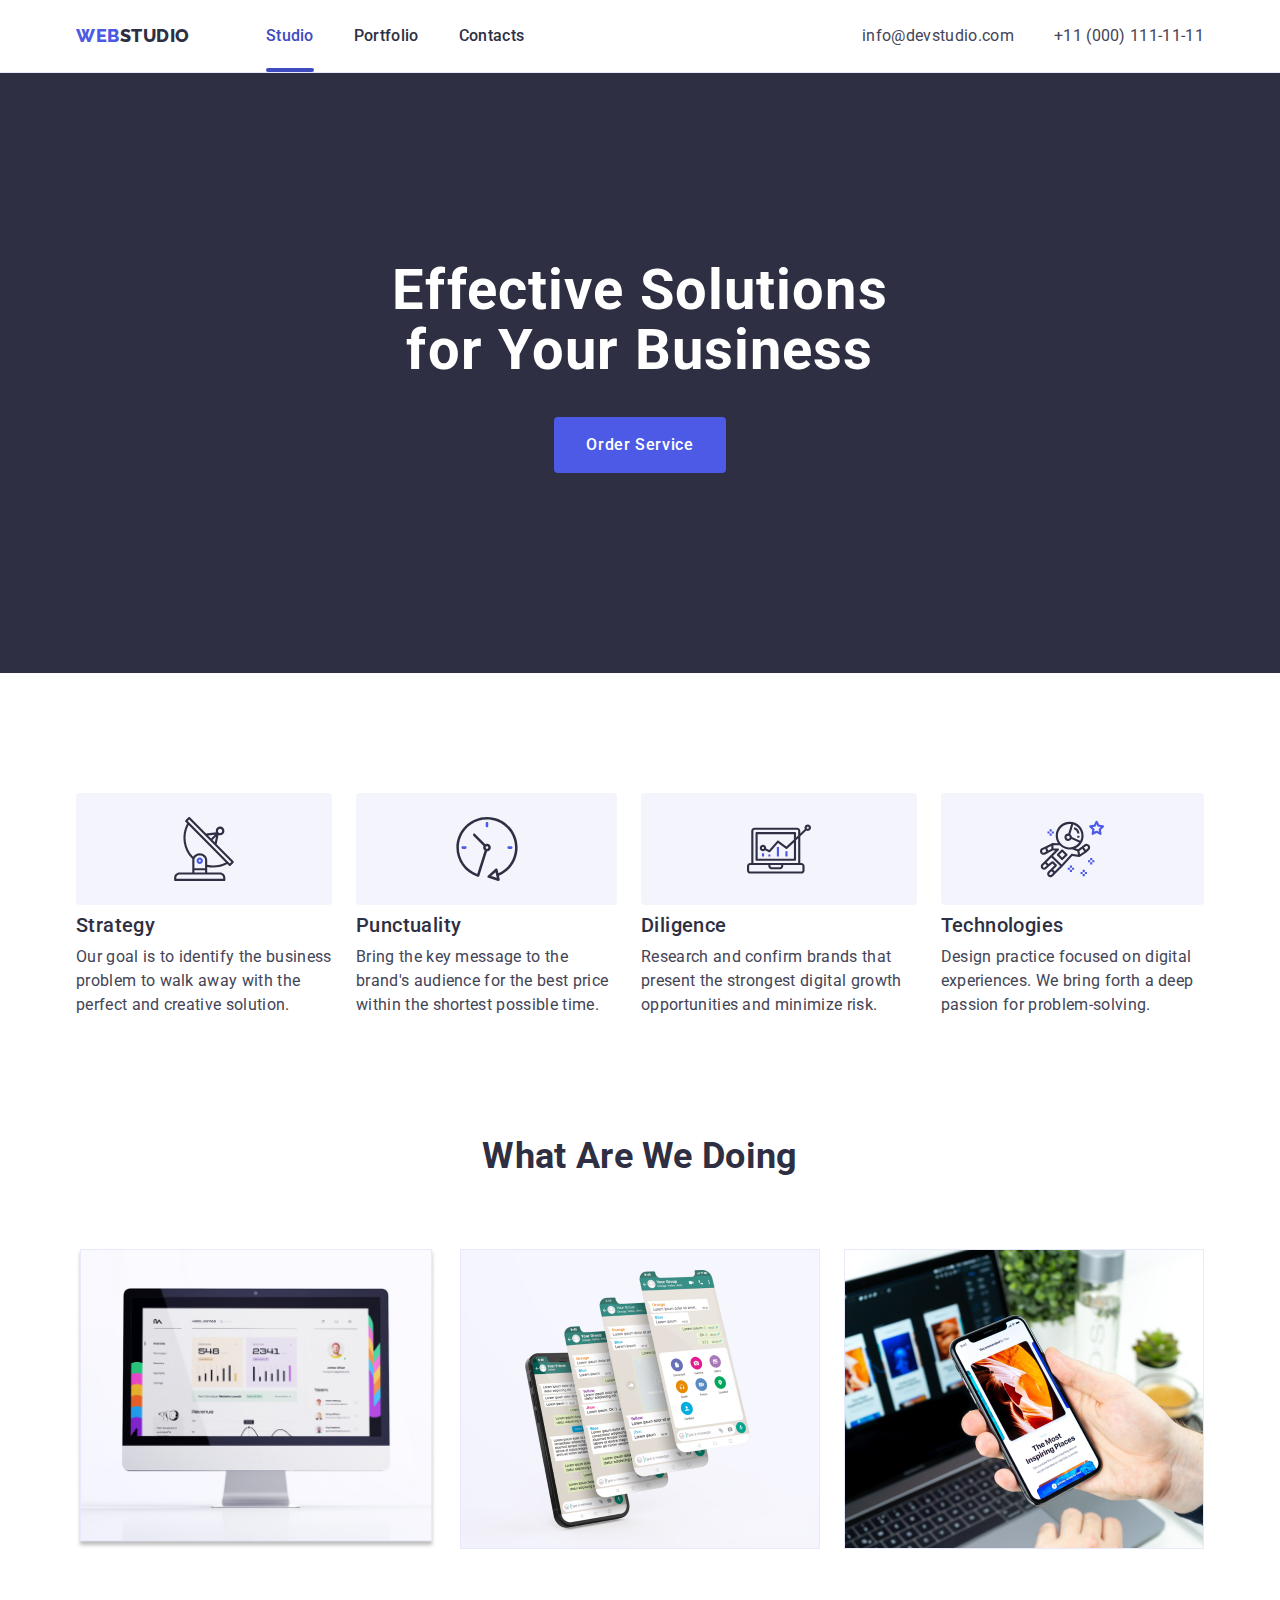
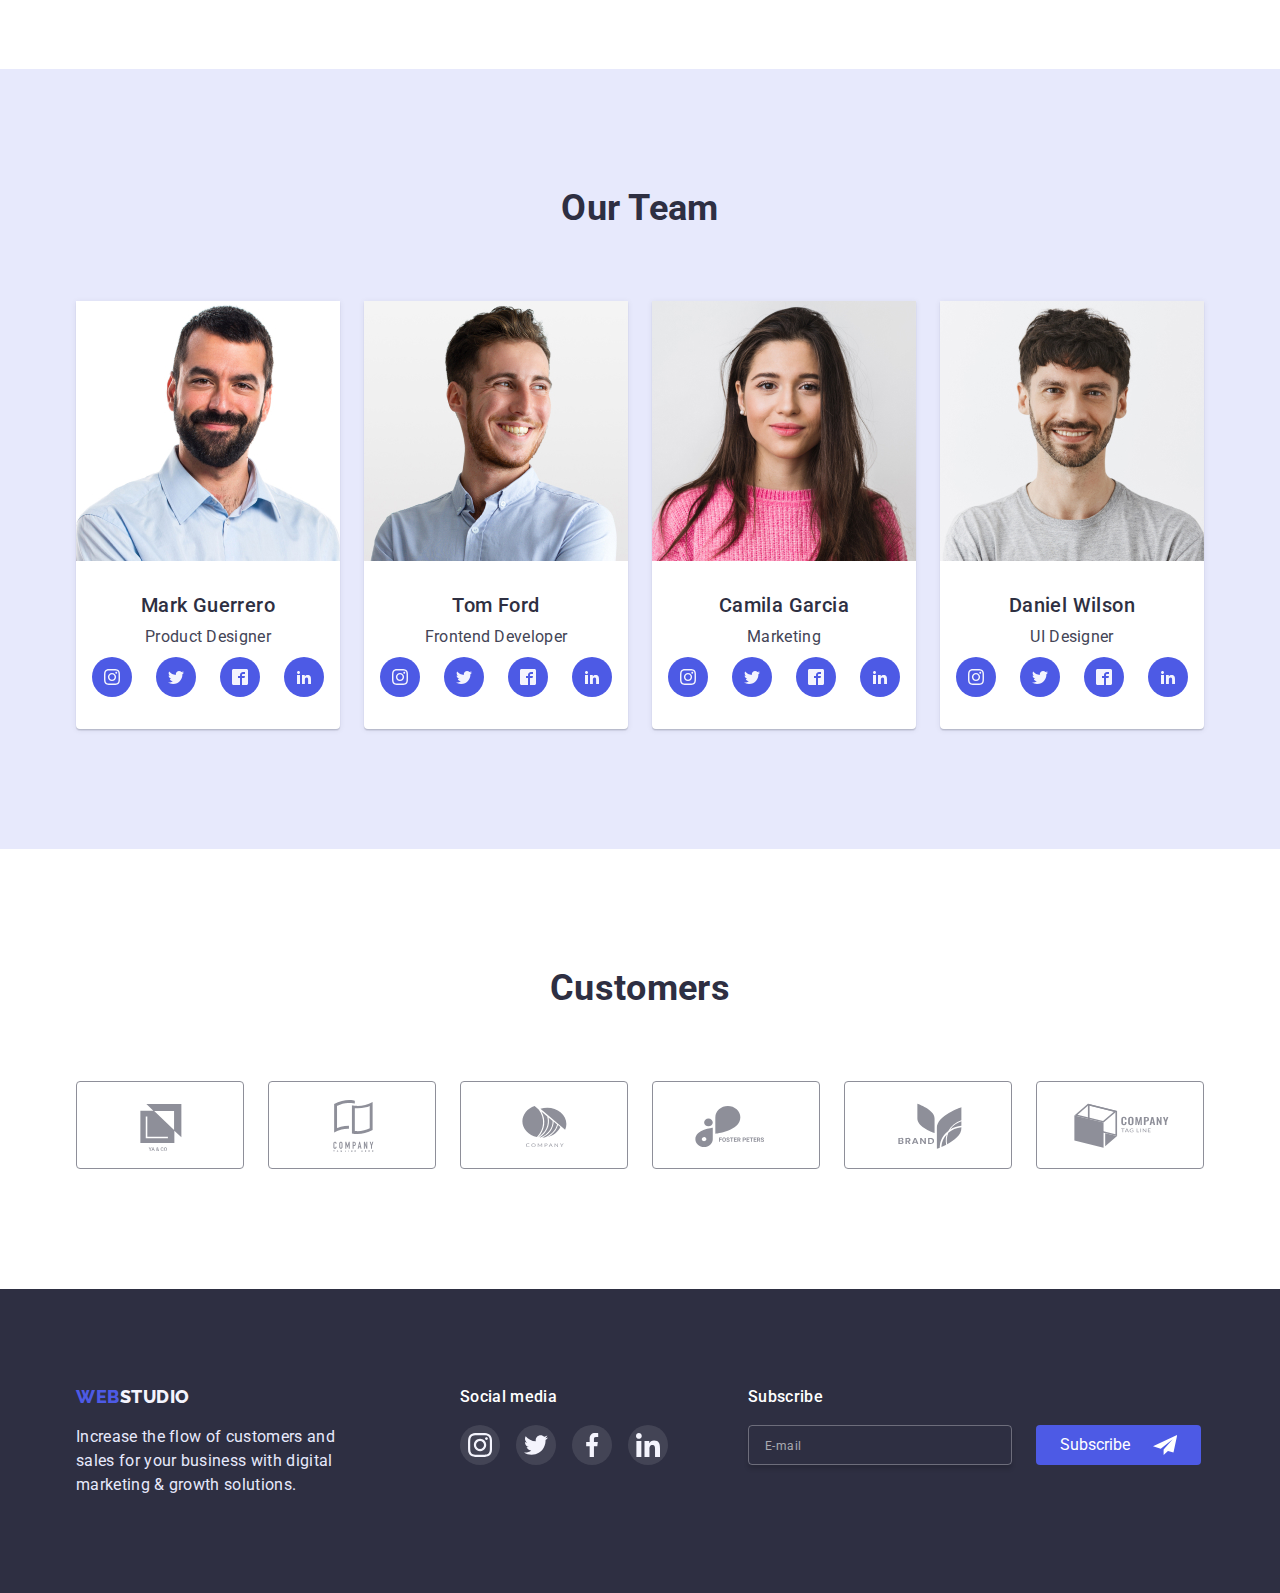
==== commit 4125e560: "fix" ====
--- a/index.html
+++ b/index.html
@@ -98,7 +98,7 @@
 						<li class="chapter">
 							<img
 								srcset="./images/doing1-1x.jpg 1x, ./images/doing1-2x.jpg 2x"
-								src="./images/doing1.jpg"
+								src="./images/images1.jpg"
 								alt="profile"
 								width="360"
 								height="300"
@@ -107,7 +107,7 @@
 						<li class="chapter">
 							<img
 								srcset="./images/doing2-1x.jpg 1x, ./images/doing2-2x.jpg 2x"
-								src="./images/doing2.jpg"
+								src="./images/images2.jpg"
 								alt="apps"
 								width="360"
 								height="300"
@@ -116,7 +116,7 @@
 						<li class="chapter">
 							<img
 								srcset="./images/doing3-1x.jpg 1x, ./images/doing3-2x.jpg 2x"
-								src="./images/doing3.jpg"
+								src="./images/images3.jpg"
 								alt="pictures"
 								width="360"
 								height="300"
@@ -133,7 +133,7 @@
 						<li class="chapter">
 							<img
 								srcset="./images/team1-1x.jpg 1x, ./images/team1-2x.jpg 2x"
-								src="./images/team1.jpg"
+								src="./images/imagesMark.jpg"
 								alt="Mark Guerrero"
 								width="264"
 								height="260"
@@ -145,28 +145,28 @@
 									<li class="team-social">
 										<a href="" class="btn-social">
 											<svg class="icon-team-social">
-												<use href="./images/icons.svg#icon-instagram"></use>
-											</svg>
-										</a>
-									</li>
-									<li class="team-social">
-										<a href="" class="btn-social">
-											<svg class="icon-team-social">
-												<use href="./images/icons.svg#icon-twitter"></use>
-											</svg>
-										</a>
-									</li>
-									<li class="team-social">
-										<a href="" class="btn-social">
-											<svg class="icon-team-social">
-												<use href="./images/icons.svg#icon-facebook"></use>
-											</svg>
-										</a>
-									</li>
-									<li class="team-social">
-										<a href="" class="btn-social">
-											<svg class="icon-team-social">
-												<use href="./images/icons.svg#icon-linkedin"></use>
+												<use href="./images/sprite.svg#icon-instagram"></use>
+											</svg>
+										</a>
+									</li>
+									<li class="team-social">
+										<a href="" class="btn-social">
+											<svg class="icon-team-social">
+												<use href="./images/sprite.svg#icon-twitter"></use>
+											</svg>
+										</a>
+									</li>
+									<li class="team-social">
+										<a href="" class="btn-social">
+											<svg class="icon-team-social">
+												<use href="./images/sprite.svg#icon-facebook2"></use>
+											</svg>
+										</a>
+									</li>
+									<li class="team-social">
+										<a href="" class="btn-social">
+											<svg class="icon-team-social">
+												<use href="./images/sprite.svg#icon-linkedin2"></use>
 											</svg>
 										</a>
 									</li>
@@ -176,7 +176,7 @@
 						<li class="chapter">
 							<img
 								srcset="./images/team2-1x.jpg 1x, ./images/team2-2x.jpg 2x"
-								src="./images/team2.jpg"
+								src="./images/Tom.Frontend.jpg"
 								alt="Tom Ford"
 								width="264"
 								height="260"
@@ -188,28 +188,28 @@
 									<li class="team-social">
 										<a href="" class="btn-social">
 											<svg class="icon-team-social">
-												<use href="./images/icons.svg#icon-instagram"></use>
-											</svg>
-										</a>
-									</li>
-									<li class="team-social">
-										<a href="" class="btn-social">
-											<svg class="icon-team-social">
-												<use href="./images/icons.svg#icon-twitter"></use>
-											</svg>
-										</a>
-									</li>
-									<li class="team-social">
-										<a href="" class="btn-social">
-											<svg class="icon-team-social">
-												<use href="./images/icons.svg#icon-facebook"></use>
-											</svg>
-										</a>
-									</li>
-									<li class="team-social">
-										<a href="" class="btn-social">
-											<svg class="icon-team-social">
-												<use href="./images/icons.svg#icon-linkedin"></use>
+												<use href="./images/sprite.svg#icon-instagram"></use>
+											</svg>
+										</a>
+									</li>
+									<li class="team-social">
+										<a href="" class="btn-social">
+											<svg class="icon-team-social">
+												<use href="./images/sprite.svg#icon-twitter"></use>
+											</svg>
+										</a>
+									</li>
+									<li class="team-social">
+										<a href="" class="btn-social">
+											<svg class="icon-team-social">
+												<use href="./images/sprite.svg#icon-facebook2"></use>
+											</svg>
+										</a>
+									</li>
+									<li class="team-social">
+										<a href="" class="btn-social">
+											<svg class="icon-team-social">
+												<use href="./images/sprite.svg#icon-linkedin2"></use>
 											</svg>
 										</a>
 									</li>
@@ -219,7 +219,7 @@
 						<li class="chapter">
 							<img
 								srcset="./images/team3-1x.jpg 1x, ./images/team3-2x.jpg 2x"
-								src="./images/team3.jpg"
+								src="./images/Camila.Marketing.jpg"
 								alt="Camila Garcia"
 								width="264"
 								height="260"
@@ -231,28 +231,28 @@
 									<li class="team-social">
 										<a href="" class="btn-social">
 											<svg class="icon-team-social">
-												<use href="./images/icons.svg#icon-instagram"></use>
-											</svg>
-										</a>
-									</li>
-									<li class="team-social">
-										<a href="" class="btn-social">
-											<svg class="icon-team-social">
-												<use href="./images/icons.svg#icon-twitter"></use>
-											</svg>
-										</a>
-									</li>
-									<li class="team-social">
-										<a href="" class="btn-social">
-											<svg class="icon-team-social">
-												<use href="./images/icons.svg#icon-facebook"></use>
-											</svg>
-										</a>
-									</li>
-									<li class="team-social">
-										<a href="" class="btn-social">
-											<svg class="icon-team-social">
-												<use href="./images/icons.svg#icon-linkedin"></use>
+												<use href="./images/sprite.svg#icon-instagram"></use>
+											</svg>
+										</a>
+									</li>
+									<li class="team-social">
+										<a href="" class="btn-social">
+											<svg class="icon-team-social">
+												<use href="./images/sprite.svg#icon-twitter"></use>
+											</svg>
+										</a>
+									</li>
+									<li class="team-social">
+										<a href="" class="btn-social">
+											<svg class="icon-team-social">
+												<use href="./images/sprite.svg#icon-facebook2"></use>
+											</svg>
+										</a>
+									</li>
+									<li class="team-social">
+										<a href="" class="btn-social">
+											<svg class="icon-team-social">
+												<use href="./images/sprite.svg#icon-linkedin2"></use>
 											</svg>
 										</a>
 									</li>
@@ -262,7 +262,7 @@
 						<li class="chapter">
 							<img
 								srcset="./images/team4-1x.jpg 1x, ./images/team4-2x.jpg 2x"
-								src="./images/team4.jpg"
+								src="./images/Man.UlDesig.jpg"
 								alt="Daniel Wilson"
 								width="264"
 								height="260"
@@ -274,28 +274,28 @@
 									<li class="team-social">
 										<a href="" class="btn-social">
 											<svg class="icon-team-social">
-												<use href="./images/icons.svg#icon-instagram"></use>
-											</svg>
-										</a>
-									</li>
-									<li class="team-social">
-										<a href="" class="btn-social">
-											<svg class="icon-team-social">
-												<use href="./images/icons.svg#icon-twitter"></use>
-											</svg>
-										</a>
-									</li>
-									<li class="team-social">
-										<a href="" class="btn-social">
-											<svg class="icon-team-social">
-												<use href="./images/icons.svg#icon-facebook"></use>
-											</svg>
-										</a>
-									</li>
-									<li class="team-social">
-										<a href="" class="btn-social">
-											<svg class="icon-team-social">
-												<use href="./images/icons.svg#icon-linkedin"></use>
+												<use href="./images/sprite.svg#icon-instagram"></use>
+											</svg>
+										</a>
+									</li>
+									<li class="team-social">
+										<a href="" class="btn-social">
+											<svg class="icon-team-social">
+												<use href="./images/sprite.svg#icon-twitter"></use>
+											</svg>
+										</a>
+									</li>
+									<li class="team-social">
+										<a href="" class="btn-social">
+											<svg class="icon-team-social">
+												<use href="./images/sprite.svg#icon-facebook2"></use>
+											</svg>
+										</a>
+									</li>
+									<li class="team-social">
+										<a href="" class="btn-social">
+											<svg class="icon-team-social">
+												<use href="./images/sprite.svg#icon-linkedin2"></use>
 											</svg>
 										</a>
 									</li>
@@ -313,42 +313,42 @@
 						<li class="client">
 							<a href="" class="client-page">
 								<svg class="client-icon" width="104" height="56">
-									<use href="./images/icons.svg#icon-customer1"></use>
+									<use href="./images/symbol-defs.svg#icon-Logo10"></use>
 								</svg>
 							</a>
 						</li>
 						<li class="client">
 							<a href="" class="client-page">
 								<svg class="client-icon" width="104" height="56">
-									<use href="./images/icons.svg#icon-customer2"></use>
+									<use href="./images/symbol-defs.svg#icon-Logo20"></use>
 								</svg>
 							</a>
 						</li>
 						<li class="client">
 							<a href="" class="client-page">
 								<svg class="client-icon" width="104" height="56">
-									<use href="./images/icons.svg#icon-customer3"></use>
+									<use href="./images/symbol-defs.svg#icon-Logo30"></use>
 								</svg>
 							</a>
 						</li>
 						<li class="client">
 							<a href="" class="client-page">
 								<svg class="client-icon" width="104" height="56">
-									<use href="./images/icons.svg#icon-customer4"></use>
+									<use href="./images/symbol-defs.svg#icon-Logo40"></use>
 								</svg>
 							</a>
 						</li>
 						<li class="client">
 							<a href="" class="client-page">
 								<svg class="client-icon" width="104" height="56">
-									<use href="./images/icons.svg#icon-customer5"></use>
+									<use href="./images/symbol-defs.svg#icon-Logo50"></use>
 								</svg>
 							</a>
 						</li>
 						<li class="client">
 							<a href="" class="client-page">
 								<svg class="client-icon" width="104" height="56">
-									<use href="./images/icons.svg#icon-customer6"></use>
+									<use href="./images/symbol-defs.svg#icon-Logo60"></use>
 								</svg>
 							</a>
 						</li>
@@ -372,28 +372,28 @@
 						<li class="social-item">
 							<a href="" class="foot-link-back">
 								<svg class="foot-link-sign" width="24px" height="24px">
-									<use href="./images/icons.svg#icon-instagram-footer"></use>
+									<use href="./images/fotter.svg#icon-instagramf"></use>
 								</svg>
 							</a>
 						</li>
 						<li class="social-item">
 							<a href="" class="foot-link-back">
 								<svg class="foot-link-sign" width="24px" height="24px">
-									<use href="./images/icons.svg#icon-twitter-footer"></use>
+									<use href="./images/fotter.svg#icon-twitterf"></use>
 								</svg>
 							</a>
 						</li>
 						<li class="social-item">
 							<a href="" class="foot-link-back">
 								<svg class="foot-link-sign" width="24px" height="24px">
-									<use href="./images/icons.svg#icon-facebook-footer"></use>
+									<use href="./images/fotter.svg#icon-facebookf"></use>
 								</svg>
 							</a>
 						</li>
 						<li class="social-item">
 							<a href="" class="foot-link-back">
 								<svg class="foot-link-sign" width="24px" height="24px">
-									<use href="./images/icons.svg#icon-linkedin-footer"></use>
+									<use href="./images/fotter.svg#icon-linkedinf"></use>
 								</svg>
 							</a>
 						</li>
@@ -409,7 +409,7 @@
 						<button type="submit" class="btn-subscribe">
 							Subscribe
 							<svg class="subscribe-icon" width="24" height="24">
-								<use href="./images/icons.svg#logo-subscribe"></use>
+								<use href="./images/telegram2.svg#icon-icon-send-1"></use>
 							</svg>
 						</button>
 					</div>
@@ -422,7 +422,7 @@
 			<div class="modal">
 				<button type="button" class="modal-close" data-modal-close>
 					<svg class="btn-modal" width="8" height="8">
-						<use href="./images/icons.svg#icon-modal-btn-default"></use>
+						<use href="./images/symbol-defs6.svg#icon-closedp-2-1-1"></use>
 					</svg>
 				</button>
 				<form autocomplete="off">
@@ -432,7 +432,7 @@
 						<input type="text" name="name" />
 						<span class="person-input">
 							<svg class="input-icon" width="18" height="24">
-								<use href="./images/icons.svg#modal-person"></use>
+								<use href="./images/symbol-defs6.svg#icon-persondp-1-2"></use>
 							</svg>
 						</span>
 					</label>
@@ -442,7 +442,7 @@
 						<input type="tel" name="tel" />
 						<span class="person-input">
 							<svg class="input-icon" width="18" height="24">
-								<use href="./images/icons.svg#modal-phone"></use>
+								<use href="./images/symbol-defs6.svg#icon-phonedp-1"></use>
 							</svg>
 						</span>
 					</label>
@@ -452,7 +452,7 @@
 						<input type="email" name="email" autocomplete="on" />
 						<span class="person-input">
 							<svg class="input-icon" width="18" height="24">
-								<use href="./images/icons.svg#modal-email"></use>
+								<use href="./images/symbol-defs6.svg#icon-emaildp-1"></use>
 							</svg>
 						</span>
 					</label>
@@ -466,7 +466,7 @@
 						<input class="checkbox" type="checkbox" name="privacy policy" />
 						<span class="logo-check">
 							<svg class="check" width="10" height="8">
-								<use href="./images/icons.svg#logo-check"></use>
+								<use href="./images/symbol-defs6.svg#icon-Vector-2"></use>
 							</svg>
 						</span>
 						I accept the terms and conditions of the
--- a/css/styles.css
+++ b/css/styles.css
@@ -900,7 +900,8 @@
 	border-radius: 4px;
 	padding: 12px 24px;
 	min-width: 69px;
-	border: transparent;
+	border: 1px solid #e7e9fc;
+	border: none;
 
 	background-color: var(--footer-logo-part);
 	color: var(--logo-part-color);
--- a/css/desktop.css
+++ b/css/desktop.css
@@ -61,19 +61,19 @@
 	}
 
 	.advantages .chapter:nth-child(1)::before {
-		background-image: url(../images/antenna.svg);
+		background-image: url(../images/antenna1.svg);
 	}
 
 	.advantages .chapter:nth-child(2)::before {
-		background-image: url(../images/clock.svg);
+		background-image: url(../images/clock1.svg);
 	}
 
 	.advantages .chapter:nth-child(3)::before {
-		background-image: url(../images/diagram.svg);
+		background-image: url(../images/diagram1.svg);
 	}
 
 	.advantages .chapter:nth-child(4)::before {
-		background-image: url(../images/astronaut.svg);
+		background-image: url(../images/astronaut1.svg);
 	}
 
 	/* Works */
